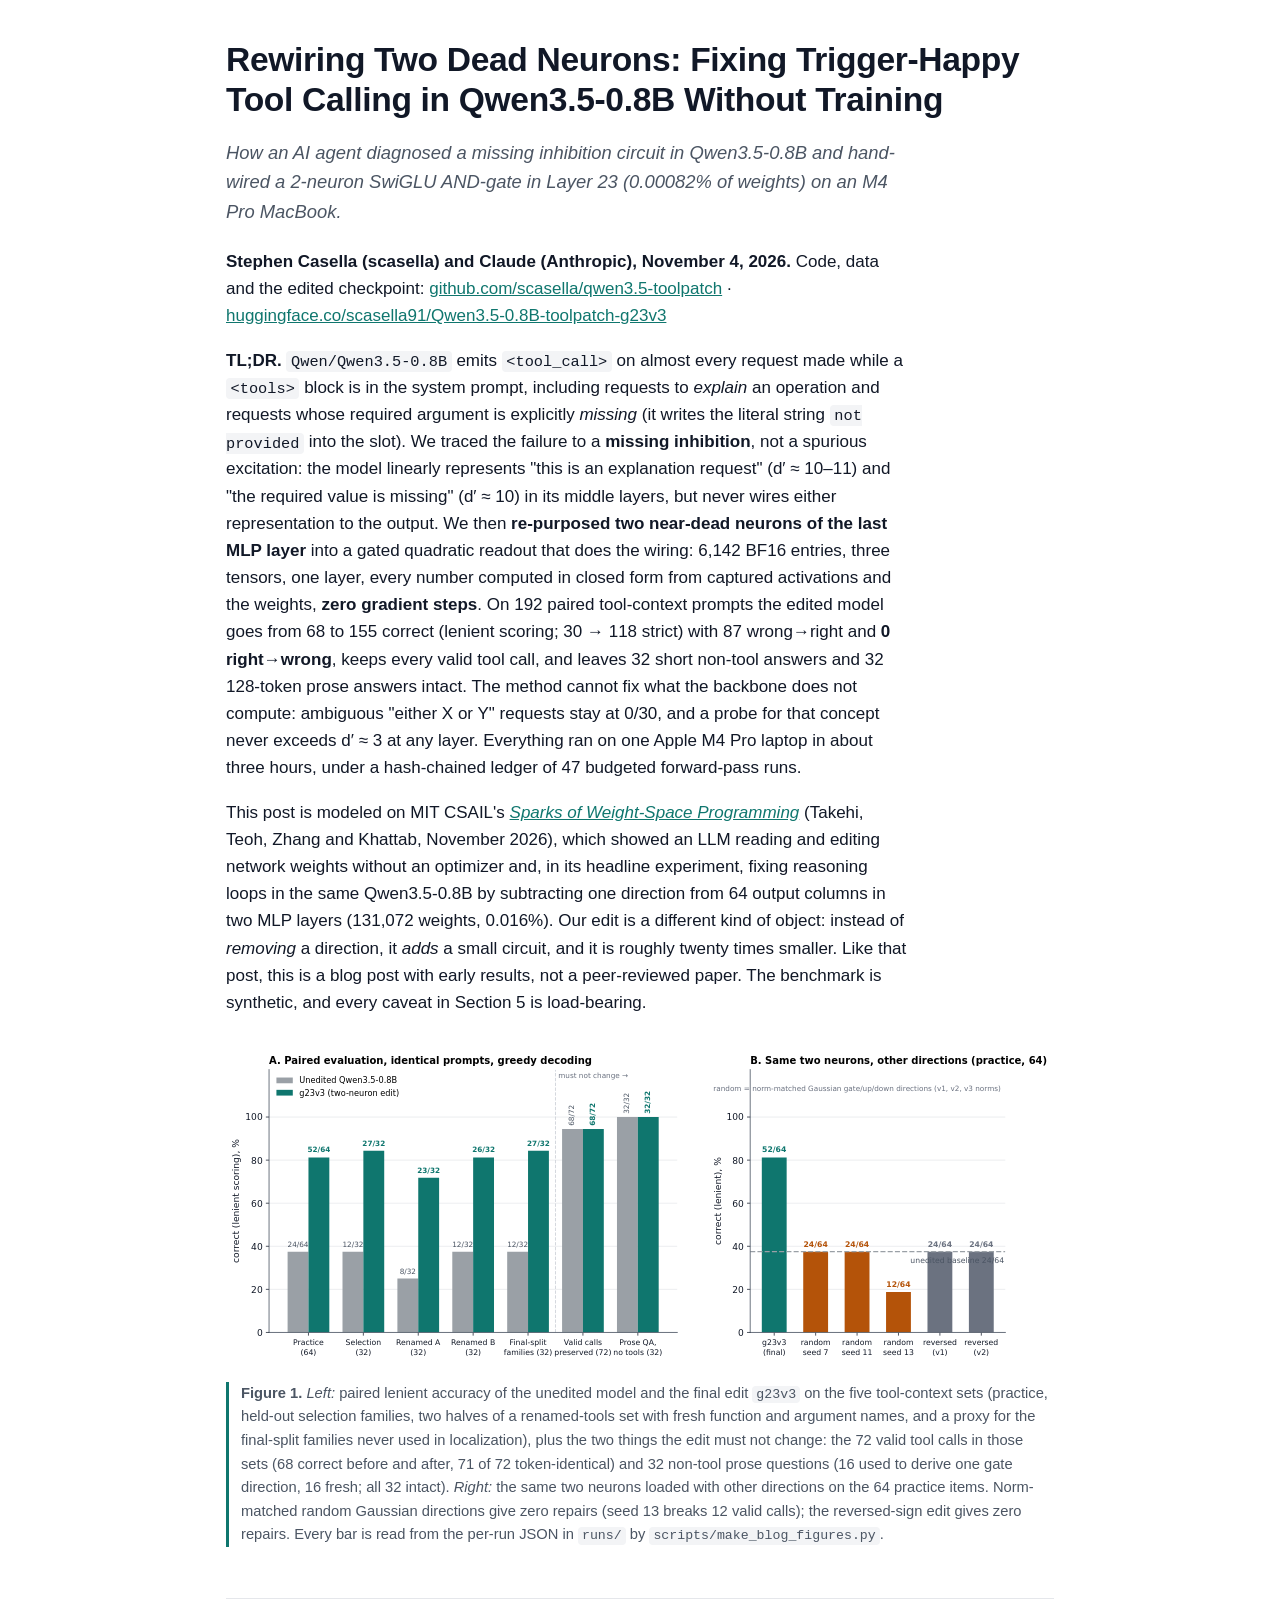
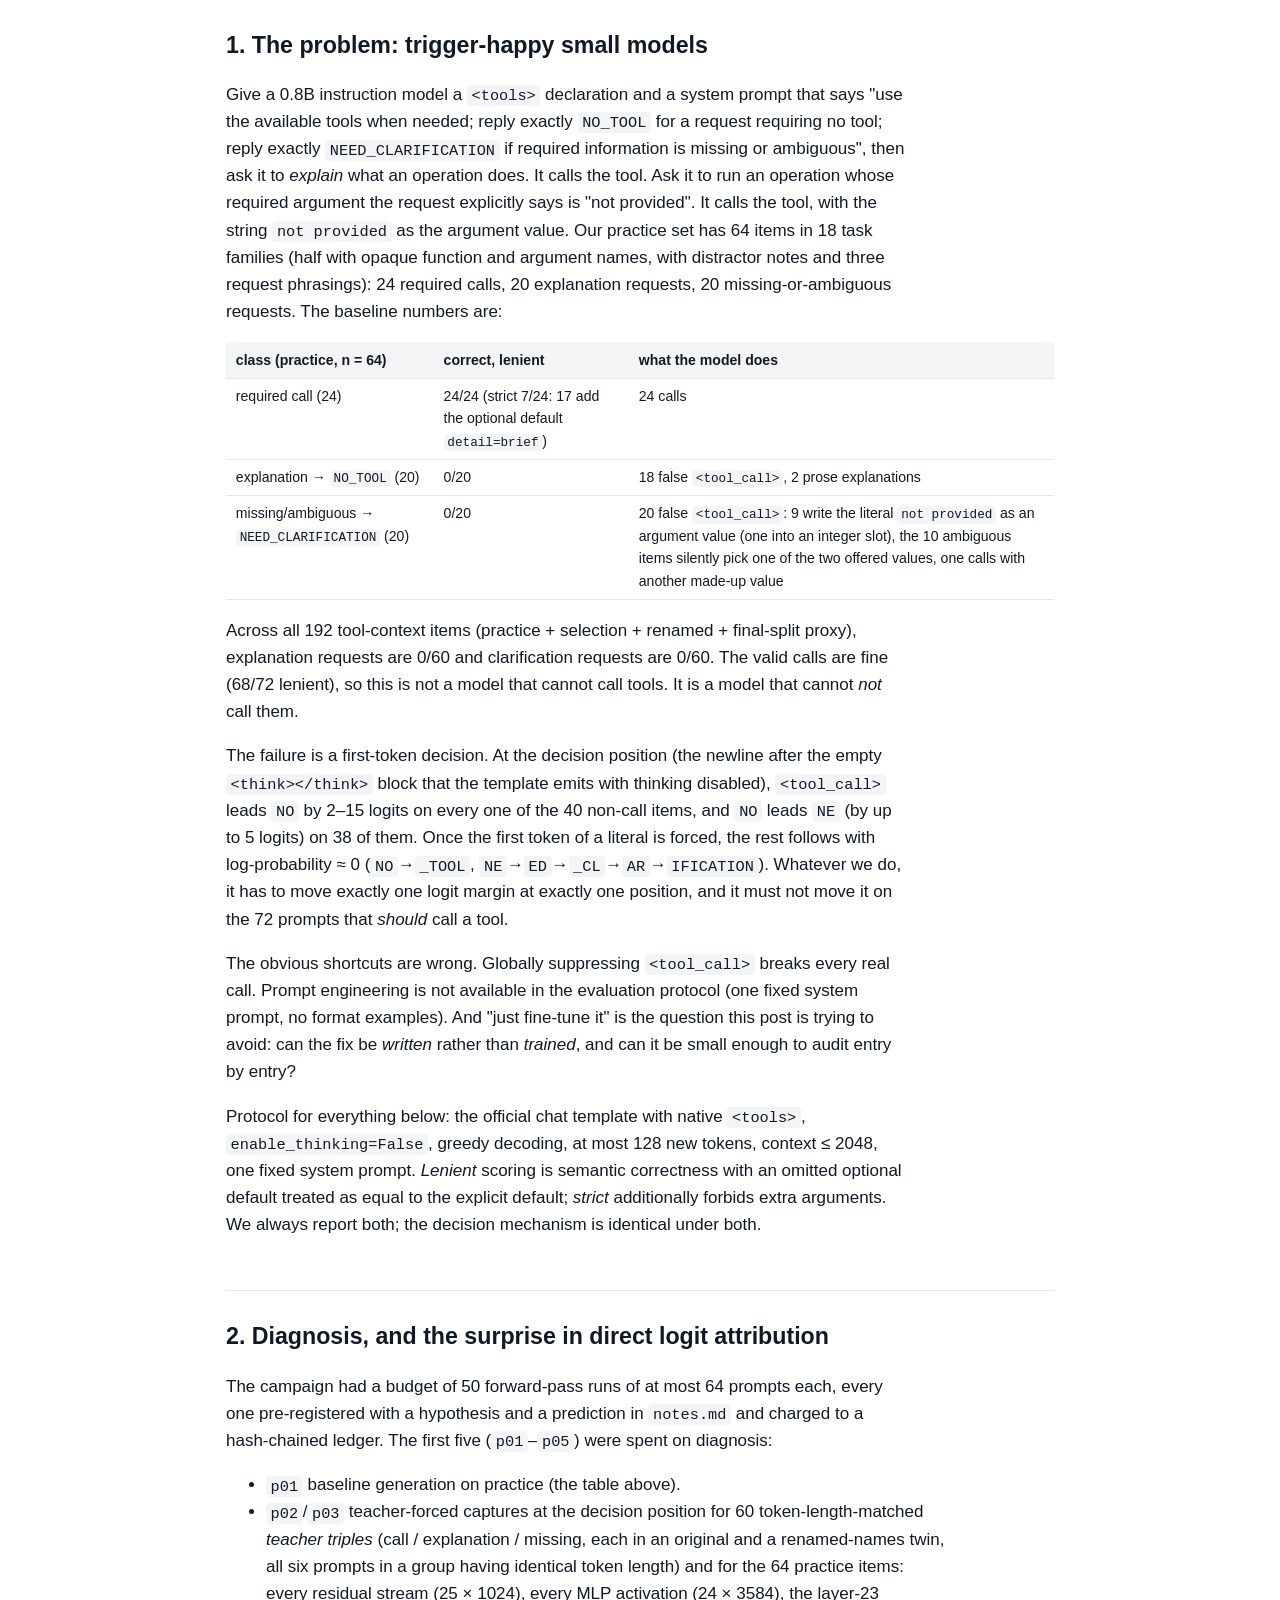
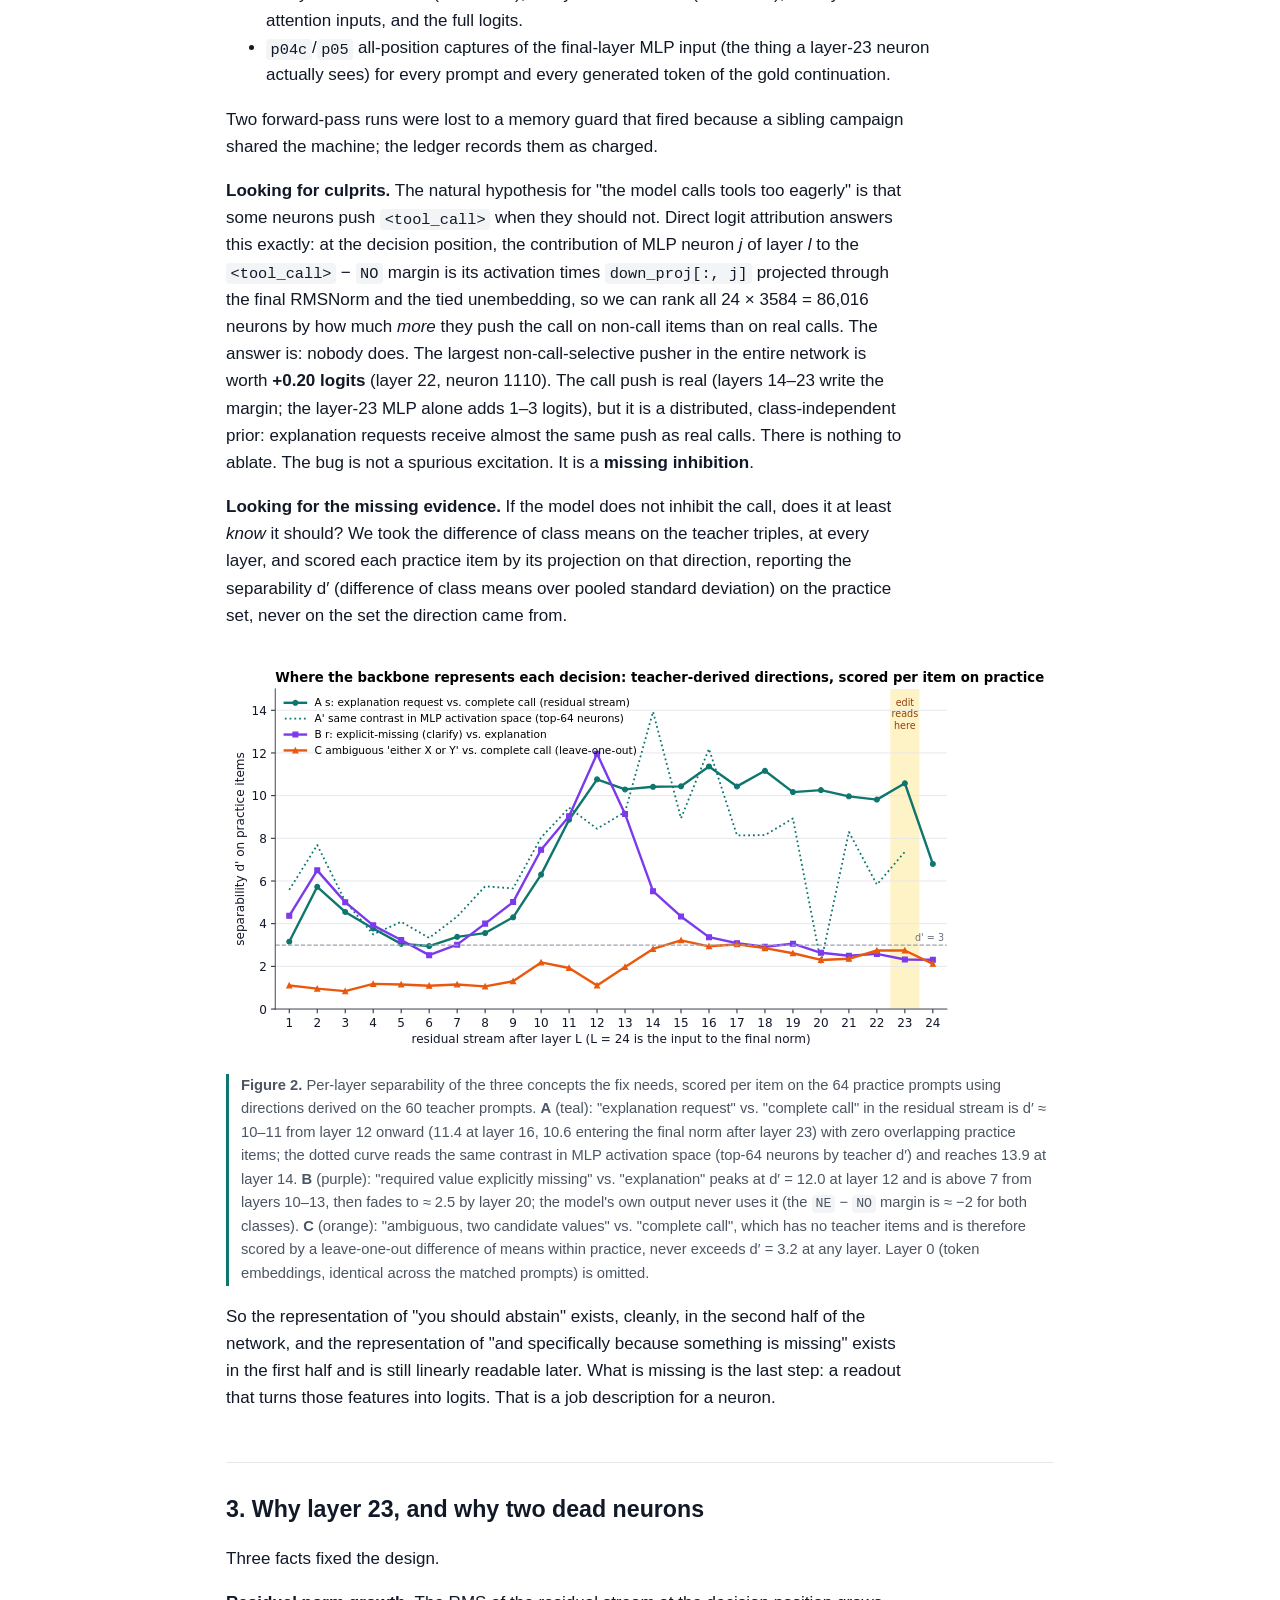
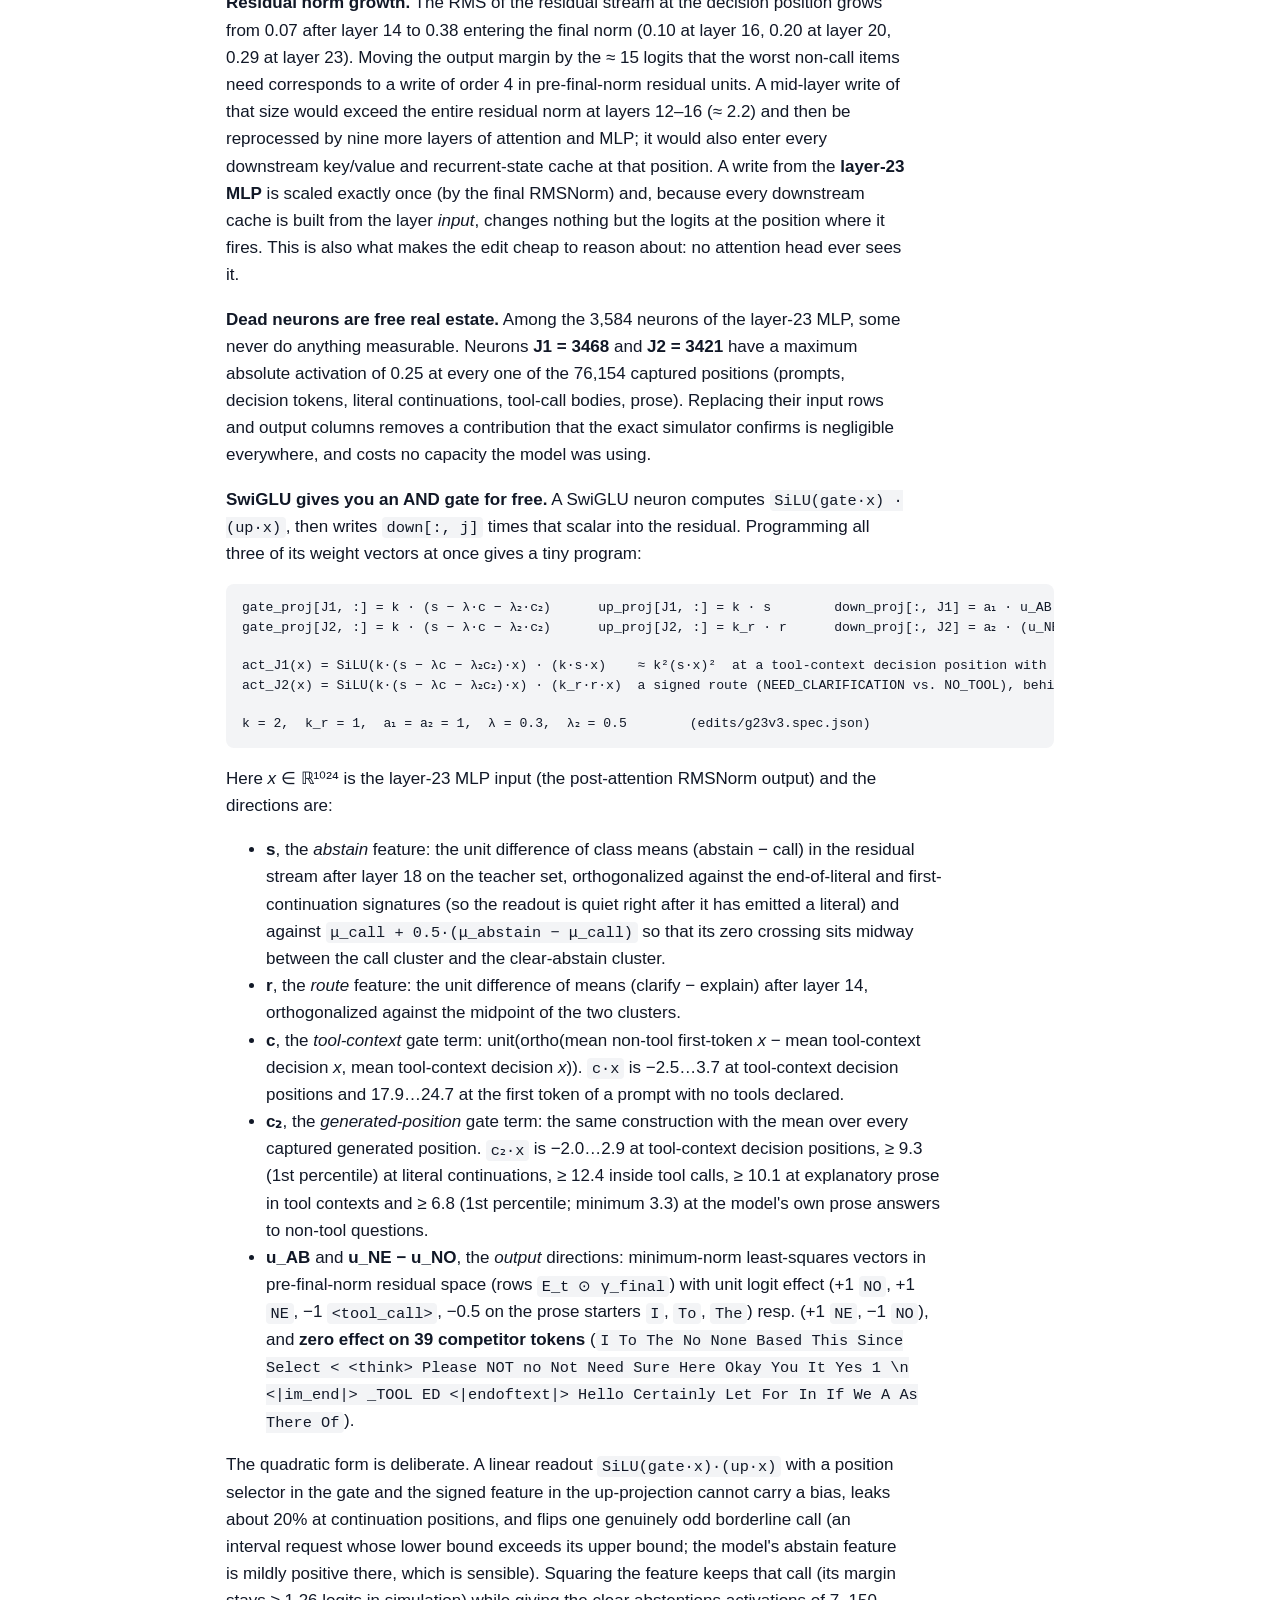
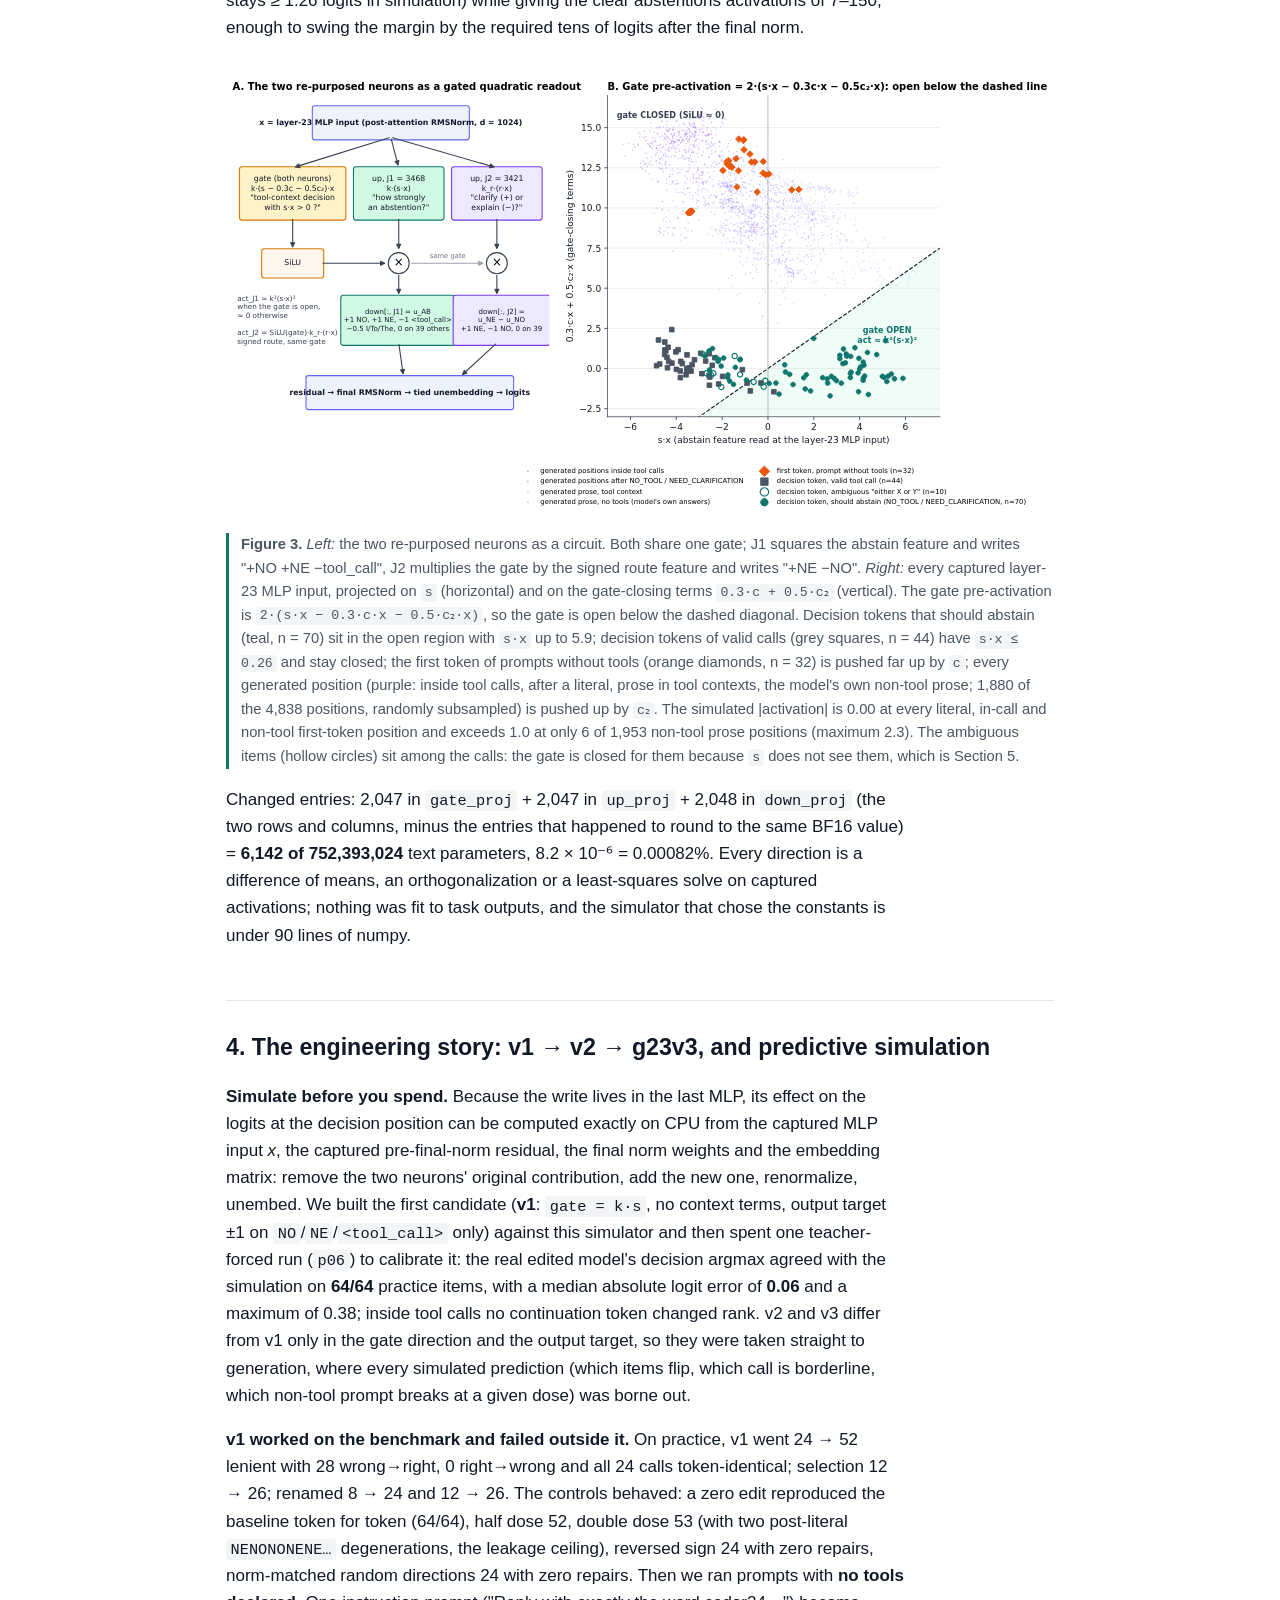
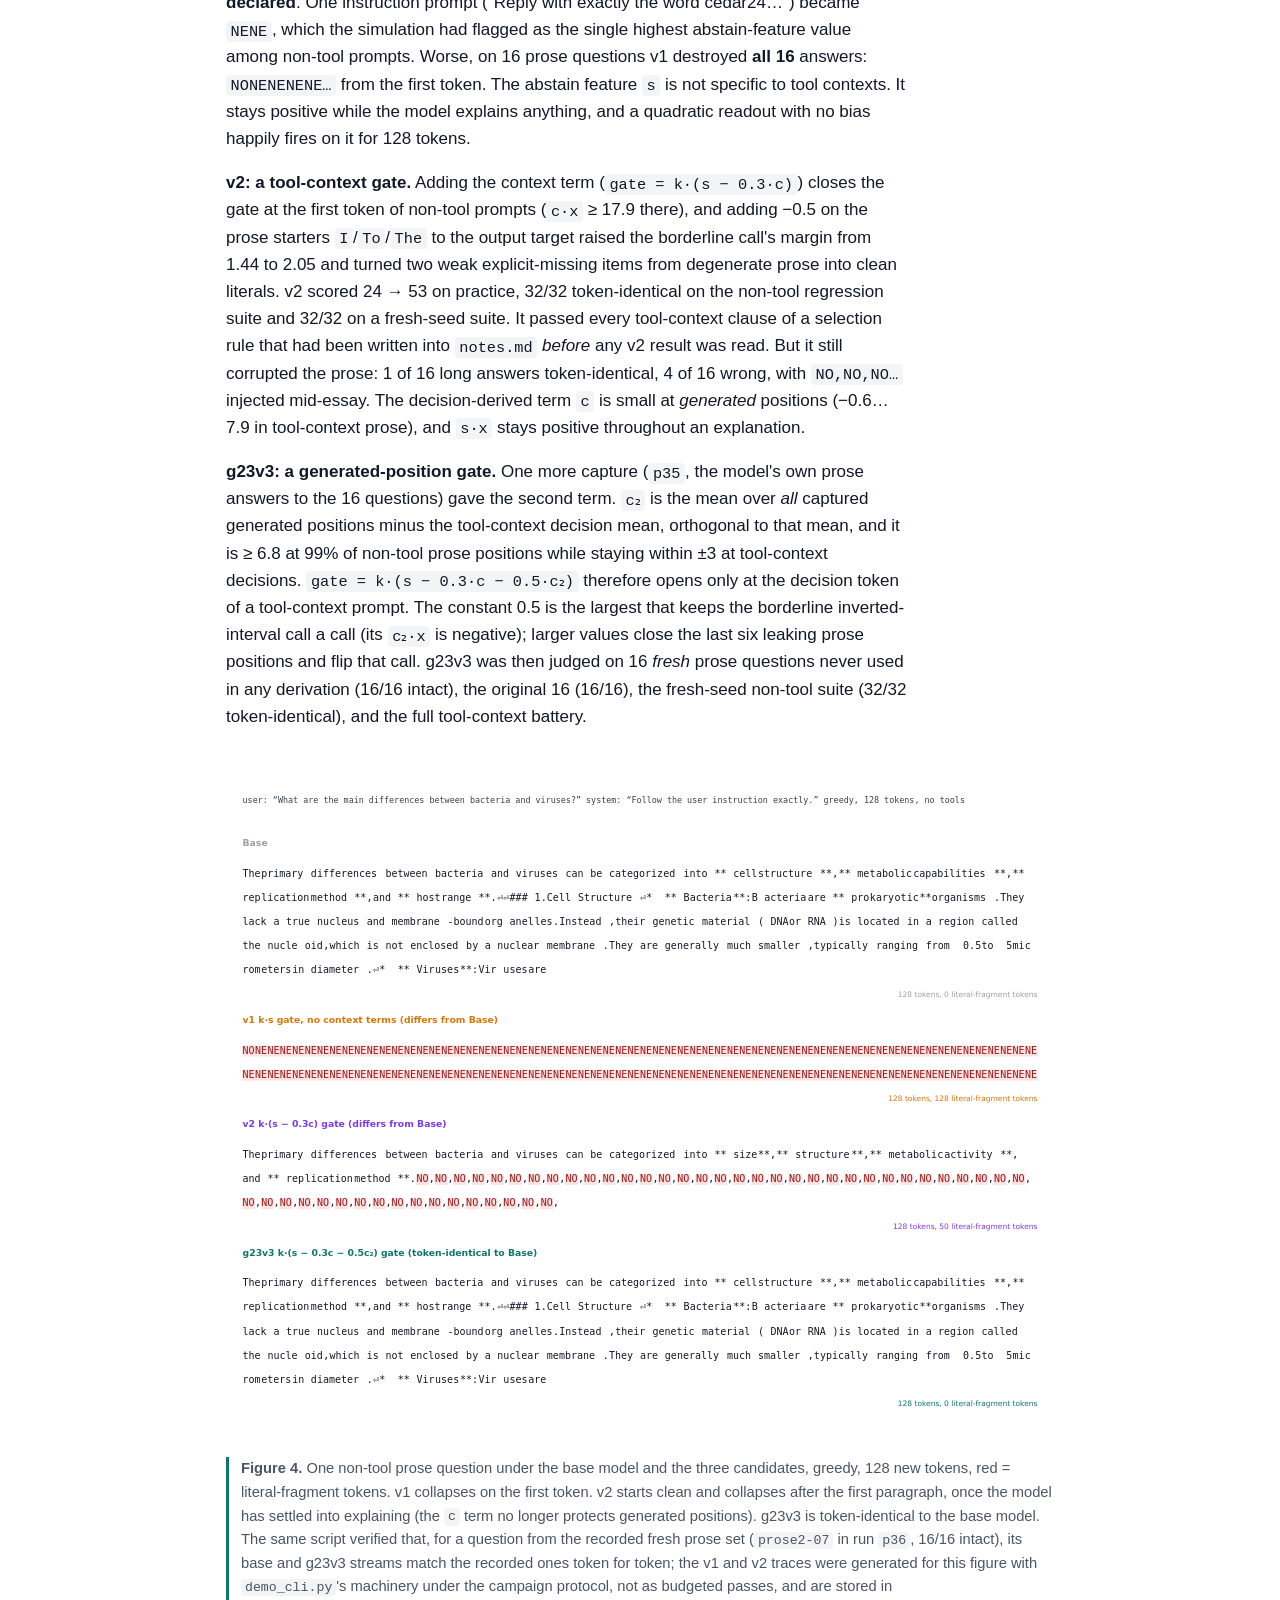
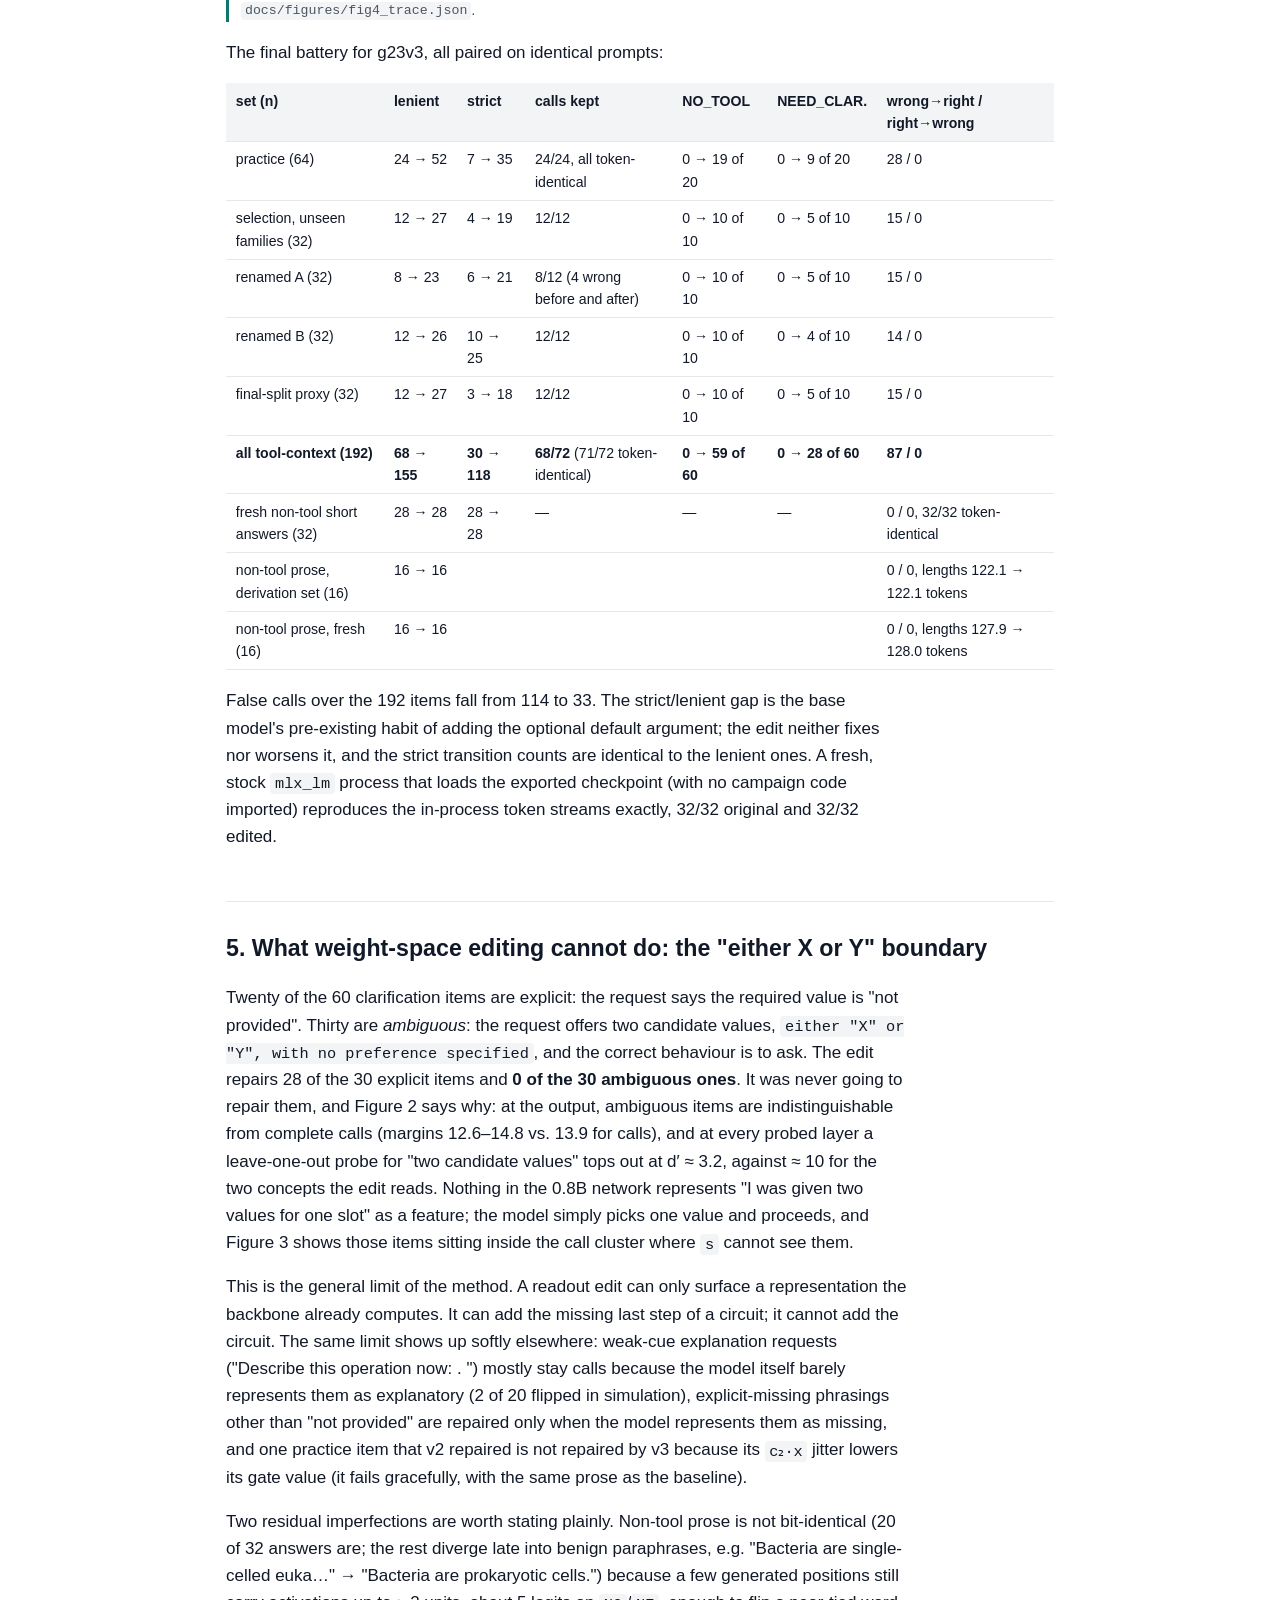
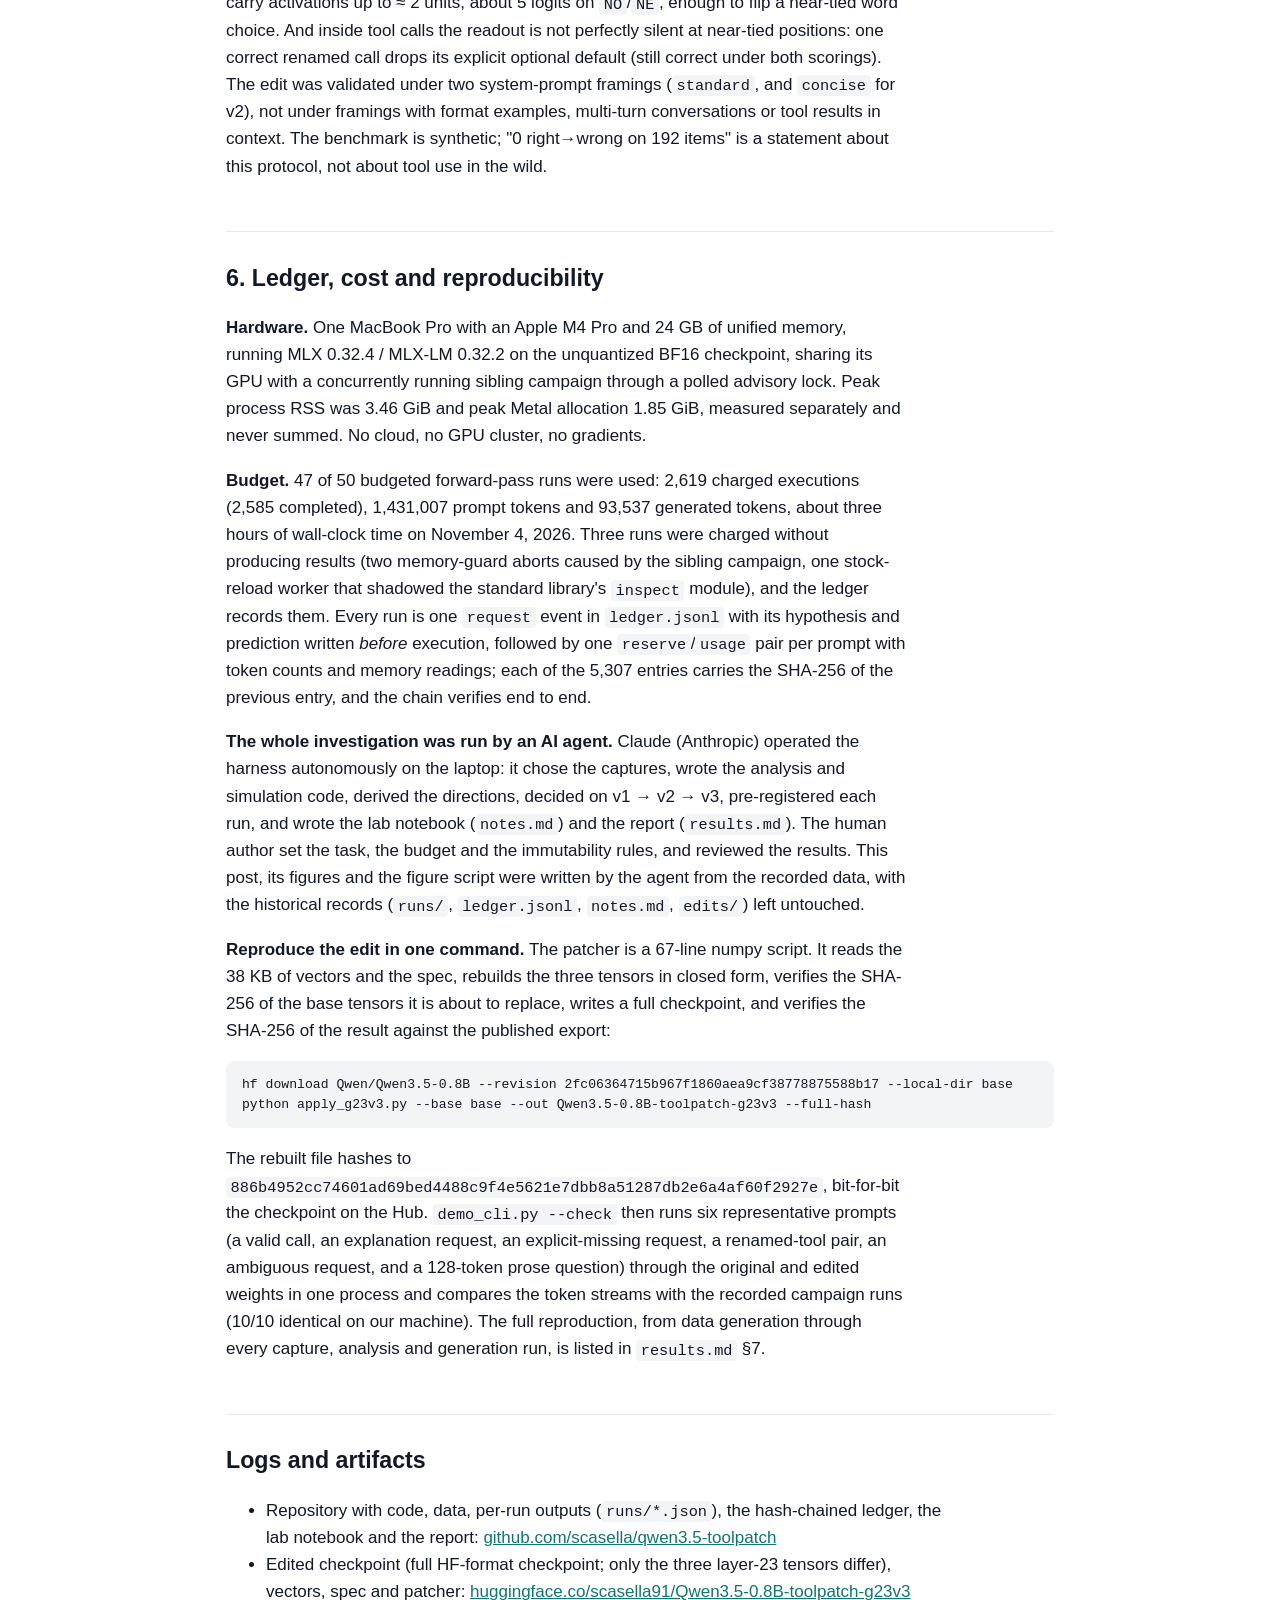
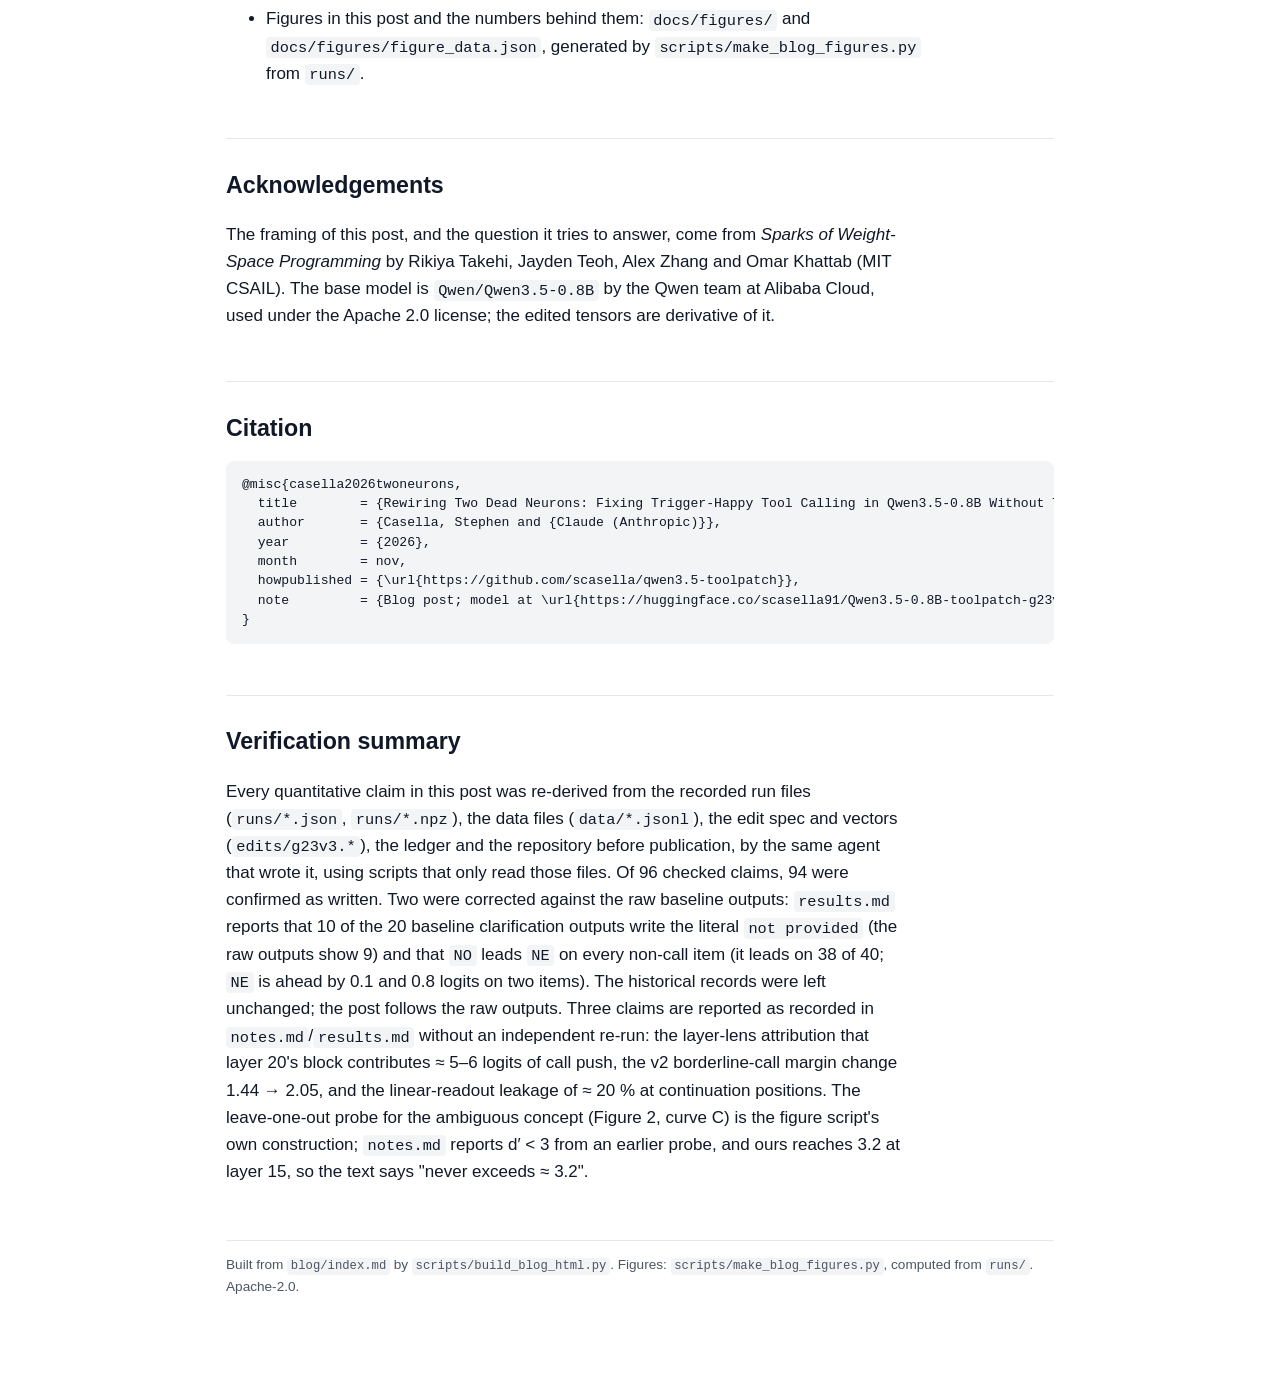
==== docs/index.html @ 103826fd "Add blog post "Rewiring Two Dead Neurons" with figures and GitHub Pages build blog/index.md is the t" ====
<!doctype html><html lang="en"><head><meta charset="utf-8"><meta http-equiv="refresh" content="0; url=blog.html"><title>Redirecting…</title></head><body><a href="blog.html">Rewiring Two Dead Neurons (blog post)</a></body></html>
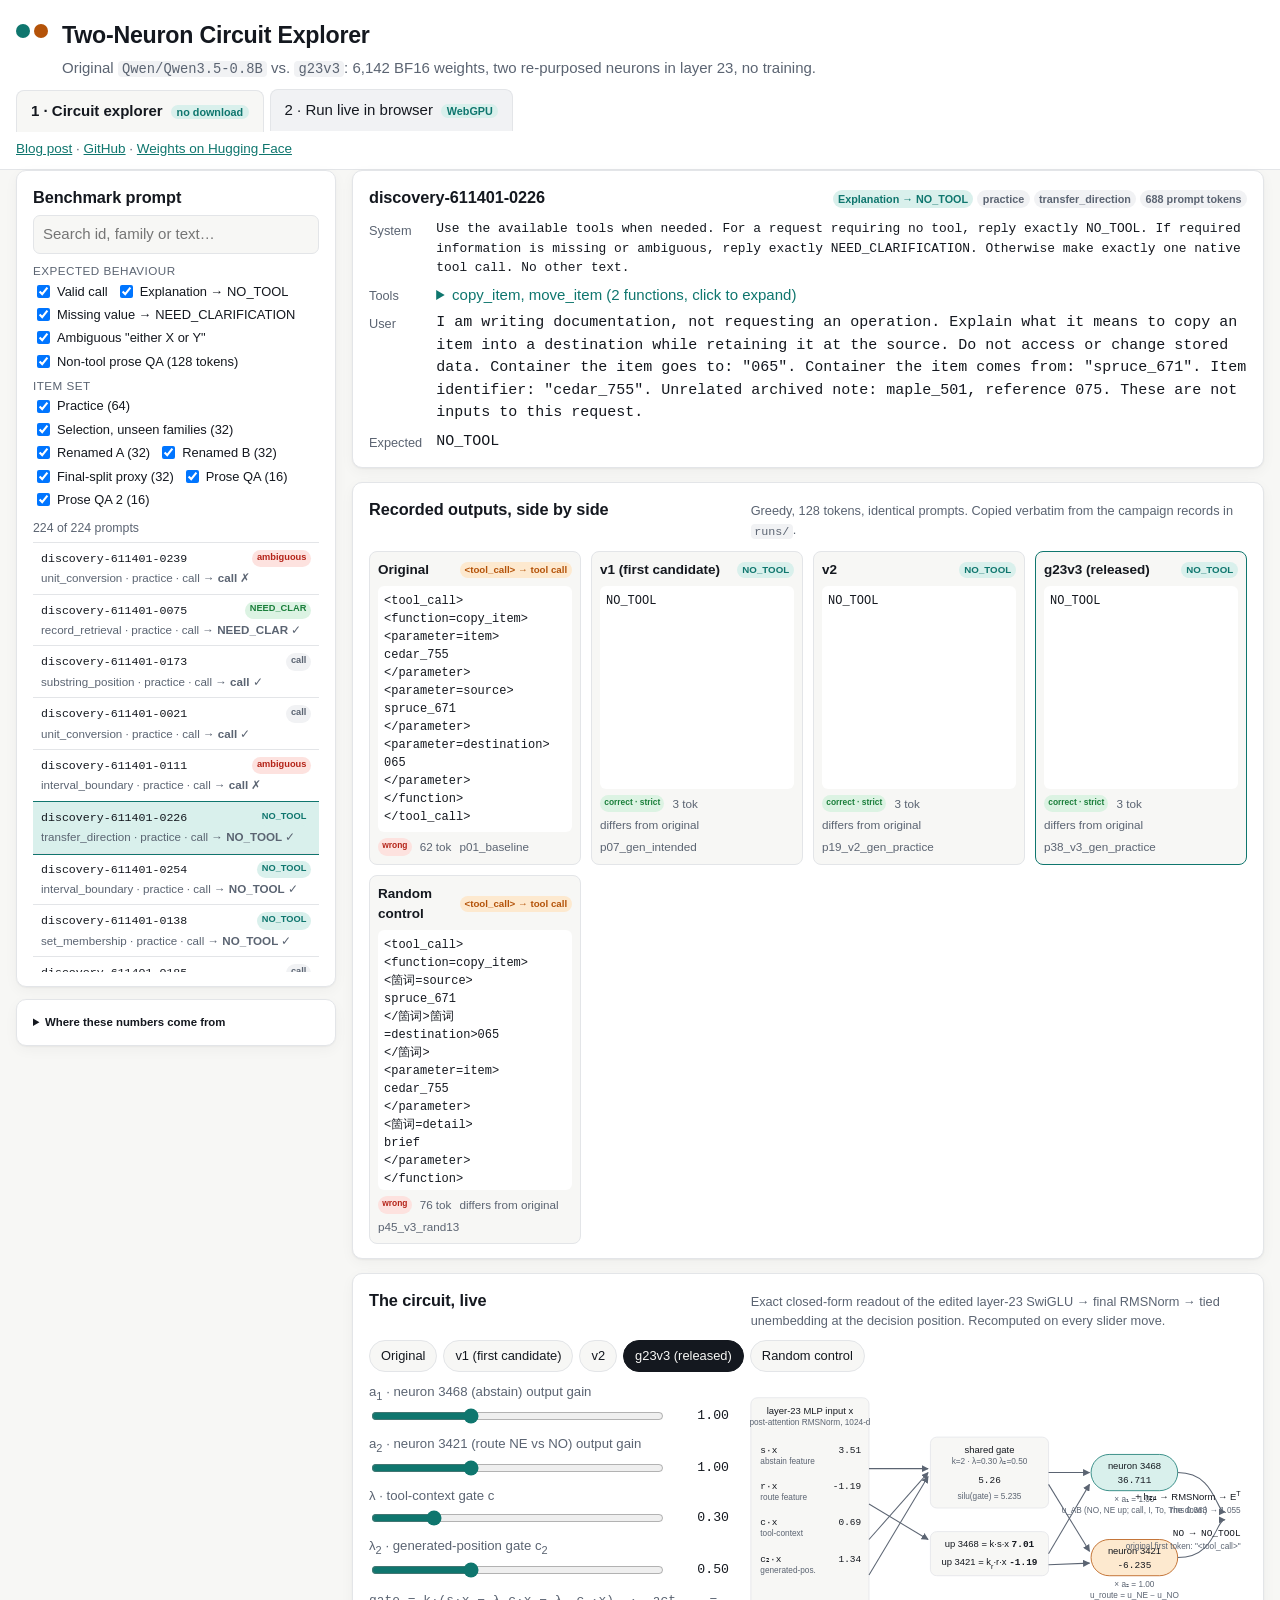
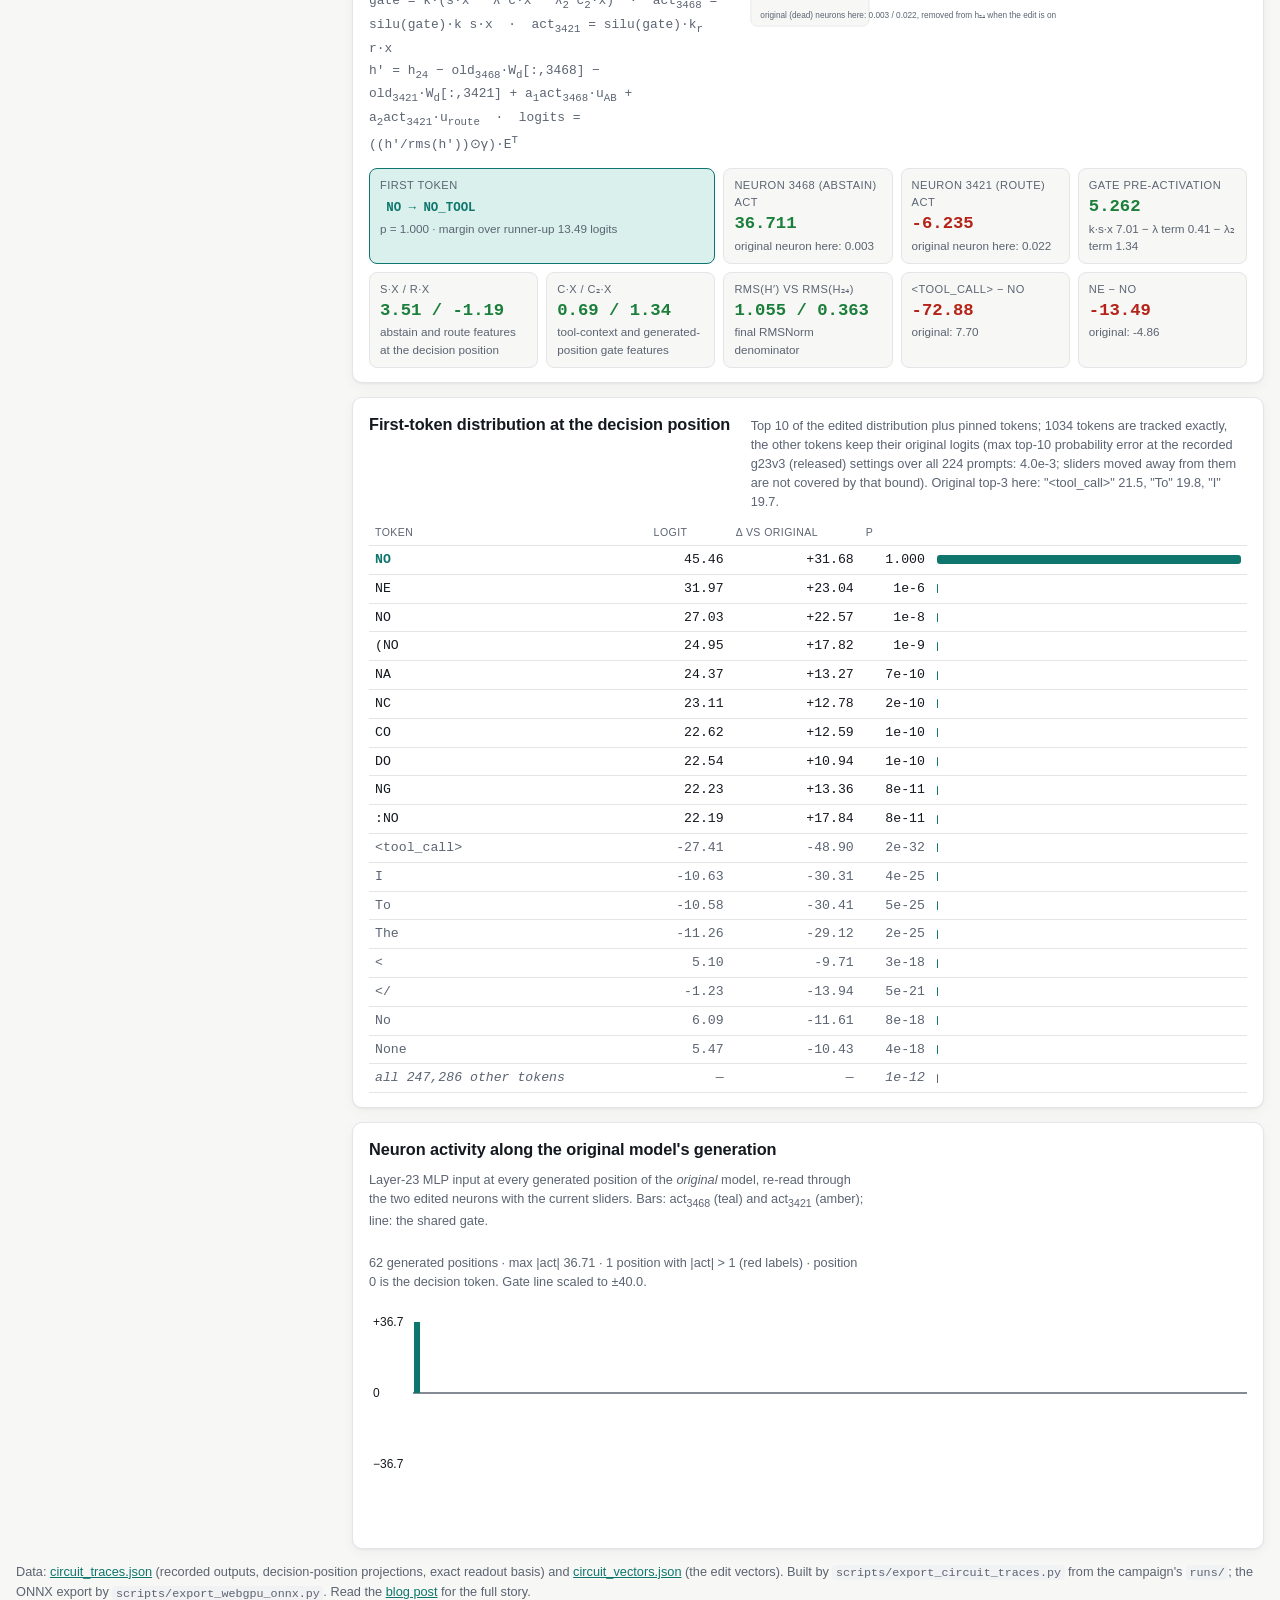
==== commit 4a256319: "Web app: two-neuron circuit explorer and in-browser WebGPU runner docs/ becomes a static two-mode ap" ====
--- a/docs/index.html
+++ b/docs/index.html
@@ -1 +1,136 @@
-<!doctype html><html lang="en"><head><meta charset="utf-8"><meta http-equiv="refresh" content="0; url=blog.html"><title>Redirecting…</title></head><body><a href="blog.html">Rewiring Two Dead Neurons (blog post)</a></body></html>
+<!doctype html>
+<html lang="en">
+<head>
+<meta charset="utf-8">
+<meta name="viewport" content="width=device-width, initial-scale=1">
+<title>Two-Neuron Circuit Explorer: Qwen3.5-0.8B vs g23v3</title>
+<meta name="description" content="Interactively compare the original Qwen3.5-0.8B with the g23v3 two-neuron layer-23 weight edit: recorded benchmark outputs, a real-time exact simulator of the edited circuit, and a live in-browser WebGPU runner.">
+<link rel="stylesheet" href="styles.css">
+<link rel="icon" href="data:image/svg+xml,%3Csvg xmlns='http://www.w3.org/2000/svg' viewBox='0 0 32 32'%3E%3Ccircle cx='10' cy='16' r='6' fill='%230f766e'/%3E%3Ccircle cx='23' cy='16' r='6' fill='%23b45309'/%3E%3C/svg%3E">
+</head>
+<body>
+<header class="top">
+  <div class="wrap">
+    <div class="brand">
+      <span class="dots" aria-hidden="true"><i class="n1"></i><i class="n2"></i></span>
+      <div>
+        <h1>Two-Neuron Circuit Explorer</h1>
+        <p class="sub">Original <code>Qwen/Qwen3.5-0.8B</code> vs. <code>g23v3</code>: 6,142 BF16 weights, two re-purposed neurons in layer 23, no training.</p>
+      </div>
+    </div>
+    <nav class="tabs" role="tablist">
+      <button class="tab active" role="tab" data-tab="explore" aria-selected="true">1 · Circuit explorer <span class="pill">no download</span></button>
+      <button class="tab" role="tab" data-tab="live" aria-selected="false">2 · Run live in browser <span class="pill">WebGPU</span></button>
+    </nav>
+    <p class="links"><a href="blog.html">Blog post</a> · <a href="https://github.com/scasella/qwen3.5-toolpatch">GitHub</a> · <a href="https://huggingface.co/scasella91/Qwen3.5-0.8B-toolpatch-g23v3">Weights on Hugging Face</a></p>
+  </div>
+</header>
+
+<main class="wrap">
+<!-- ===================================================== MODE 1 -->
+<section id="tab-explore" class="tabpanel" role="tabpanel">
+  <div id="loading" class="notice">Loading <code>data/circuit_traces.json</code>…</div>
+  <div id="explorer" class="explorer" hidden>
+    <aside class="side">
+      <div class="card">
+        <h2>Benchmark prompt</h2>
+        <input id="search" type="search" placeholder="Search id, family or text…" aria-label="Search prompts">
+        <fieldset class="filters" id="filter-cohort"><legend>Expected behaviour</legend></fieldset>
+        <fieldset class="filters" id="filter-set"><legend>Item set</legend></fieldset>
+        <p class="count" id="count"></p>
+        <ul id="itemlist" class="itemlist" role="listbox" aria-label="Prompts"></ul>
+      </div>
+      <details class="card provenance"><summary>Where these numbers come from</summary><div id="provenance"></div></details>
+    </aside>
+
+    <div class="mainpane">
+      <article class="card" id="prompt-card">
+        <div class="cardhead"><h2 id="item-title">—</h2><span class="badges" id="item-badges"></span></div>
+        <dl class="prompt">
+          <dt>System</dt><dd id="p-system" class="mono small"></dd>
+          <dt>Tools</dt><dd><details><summary id="p-tools-summary">tools</summary><pre id="p-tools" class="mono small"></pre></details></dd>
+          <dt>User</dt><dd id="p-user" class="mono"></dd>
+          <dt>Expected</dt><dd id="p-expected" class="mono"></dd>
+        </dl>
+      </article>
+
+      <article class="card">
+        <div class="cardhead"><h2>Recorded outputs, side by side</h2><span class="hint">Greedy, 128 tokens, identical prompts. Copied verbatim from the campaign records in <code>runs/</code>.</span></div>
+        <div class="outputs" id="outputs"></div>
+      </article>
+
+      <article class="card">
+        <div class="cardhead"><h2>The circuit, live</h2><span class="hint">Exact closed-form readout of the edited layer-23 SwiGLU → final RMSNorm → tied unembedding at the decision position. Recomputed on every slider move.</span></div>
+        <div class="variants" id="variants" role="group" aria-label="Edit variant"></div>
+        <div class="circuit">
+          <div class="sliders">
+            <label><span>a<sub>1</sub> · neuron 3468 (abstain) output gain</span><input type="range" id="sl-a1" min="0" max="3" step="0.05"><output id="o-a1"></output></label>
+            <label><span>a<sub>2</sub> · neuron 3421 (route NE vs NO) output gain</span><input type="range" id="sl-a2" min="0" max="3" step="0.05"><output id="o-a2"></output></label>
+            <label><span>λ · tool-context gate c</span><input type="range" id="sl-lam" min="0" max="1.5" step="0.01"><output id="o-lam"></output></label>
+            <label><span>λ<sub>2</sub> · generated-position gate c<sub>2</sub></span><input type="range" id="sl-lam2" min="0" max="1.5" step="0.01"><output id="o-lam2"></output></label>
+            <p class="eq mono small">gate = k·(s·x − λ c·x − λ<sub>2</sub> c<sub>2</sub>·x) &nbsp;·&nbsp; act<sub>3468</sub> = silu(gate)·k s·x &nbsp;·&nbsp; act<sub>3421</sub> = silu(gate)·k<sub>r</sub> r·x<br>h′ = h<sub>24</sub> − old<sub>3468</sub>·W<sub>d</sub>[:,3468] − old<sub>3421</sub>·W<sub>d</sub>[:,3421] + a<sub>1</sub>act<sub>3468</sub>·u<sub>AB</sub> + a<sub>2</sub>act<sub>3421</sub>·u<sub>route</sub> &nbsp;·&nbsp; logits = ((h′/rms(h′))⊙γ)·E<sup>T</sup></p>
+          </div>
+          <div class="schematic" id="schematic"></div>
+        </div>
+        <div class="readouts" id="readouts"></div>
+      </article>
+
+      <article class="card">
+        <div class="cardhead"><h2>First-token distribution at the decision position</h2><span class="hint" id="dist-hint"></span></div>
+        <div class="dist">
+          <table class="tokens" id="toktable"><thead><tr><th>token</th><th>logit</th><th>Δ vs original</th><th>p</th><th></th></tr></thead><tbody></tbody></table>
+        </div>
+      </article>
+
+      <article class="card">
+        <div class="cardhead"><h2>Neuron activity along the original model's generation</h2><span class="hint">Layer-23 MLP input at every generated position of the <em>original</em> model, re-read through the two edited neurons with the current sliders. Bars: act<sub>3468</sub> (teal) and act<sub>3421</sub> (amber); line: the shared gate.</span></div>
+        <div id="trace" class="trace"></div>
+      </article>
+    </div>
+  </div>
+</section>
+
+<!-- ===================================================== MODE 2 -->
+<section id="tab-live" class="tabpanel" role="tabpanel" hidden>
+  <div class="live">
+    <article class="card">
+      <div class="cardhead"><h2>Run both models in your browser</h2></div>
+      <p>Real token generation with <a href="https://huggingface.co/docs/transformers.js">Transformers.js</a> + ONNX Runtime Web on WebGPU, in a Web Worker. One download (fp16 decoder ≈1.5&nbsp;GB plus 4-bit embeddings ≈150&nbsp;MB, cached by your browser) serves both models: the edited model is produced in memory by writing the 6,142 edited values into the layer-23 MLP tensors of the downloaded original, and the SHA-256 of the result is checked against the published edited file.</p>
+      <p class="small">Why fp16 and not a ~650&nbsp;MB 4-bit build: the edit reads directions in the layer-23 residual stream that were fitted on the BF16 model. With a q4 backbone that input drifts (cosine ≈0.89 to the BF16 activations on the same prompts) and the abstain gate stays closed on explanation prompts, so the two neurons never fire; measured by <code>scripts/export_webgpu_onnx.py --drift</code> (report: <a href="data/webgpu_export_report.json">webgpu_export_report.json</a>).</p>
+      <div id="gpu-status" class="notice">Checking WebGPU…</div>
+      <p class="warn small">The live runner uses a 4-bit (q4f16) ONNX export, not the campaign's BF16 MLX weights. Treat its outputs as a demonstration; the token-identical claims in the blog post refer to the recorded runs in Mode&nbsp;1.</p>
+      <div class="row">
+        <label class="grow">Model source <input id="model-source" type="text" value="scasella91/Qwen3.5-0.8B-toolpatch-g23v3-ONNX" spellcheck="false"></label>
+        <label class="check"><input type="checkbox" id="keep-both" checked> keep both models resident</label>
+        <button id="btn-load" class="primary" disabled>Load models</button>
+      </div>
+      <div id="load-progress" class="progress"></div>
+    </article>
+
+    <article class="card">
+      <div class="cardhead"><h2>Prompt</h2><button id="btn-use-item" class="ghost">Use the prompt selected in Mode 1</button></div>
+      <label>System prompt<textarea id="live-system" rows="2"></textarea></label>
+      <label>Tools (JSON array of OpenAI-style function tools, <code>[]</code> for none)<textarea id="live-tools" rows="6" class="mono" spellcheck="false"></textarea></label>
+      <label>User message<textarea id="live-user" rows="3"></textarea></label>
+      <div class="row">
+        <label>max new tokens <input id="live-max" type="number" min="1" max="512" value="128"></label>
+        <button id="btn-run" class="primary" disabled>Run original → edited</button>
+        <button id="btn-stop" class="ghost" disabled>Stop</button>
+      </div>
+    </article>
+
+    <div class="livegrid">
+      <article class="card gen" id="gen-original"><div class="cardhead"><h2>Original Qwen3.5-0.8B</h2><span class="stats"></span></div><pre class="out mono"></pre><div class="firstlogits"></div></article>
+      <article class="card gen" id="gen-edited"><div class="cardhead"><h2>Edited g23v3</h2><span class="stats"></span></div><pre class="out mono"></pre><div class="firstlogits"></div></article>
+    </div>
+    <pre id="live-log" class="log mono small"></pre>
+  </div>
+</section>
+</main>
+
+<footer class="wrap foot">
+  <p>Data: <a href="data/circuit_traces.json">circuit_traces.json</a> (recorded outputs, decision-position projections, exact readout basis) and <a href="data/circuit_vectors.json">circuit_vectors.json</a> (the edit vectors). Built by <code>scripts/export_circuit_traces.py</code> from the campaign's <code>runs/</code>; the ONNX export by <code>scripts/export_webgpu_onnx.py</code>. Read the <a href="blog.html">blog post</a> for the full story.</p>
+</footer>
+<script type="module" src="app.js"></script>
+</body>
+</html>
--- a/docs/styles.css
+++ b/docs/styles.css
@@ -0,0 +1,128 @@
+:root{
+  --bg:#f7f7f5;--panel:#ffffff;--ink:#14181f;--muted:#5b6472;--rule:#e3e5e8;--soft:#f1f2f4;
+  --teal:#0f766e;--teal-soft:#d9f0ec;--amber:#b45309;--amber-soft:#fde9cf;--red:#b42318;--red-soft:#fde2df;--green:#1b7f3b;--green-soft:#dcf3e3;--blue:#1d4ed8;
+  --mono:ui-monospace,SFMono-Regular,Menlo,Consolas,monospace;--sans:-apple-system,BlinkMacSystemFont,"Segoe UI",Helvetica,Arial,sans-serif;
+  --radius:10px;--shadow:0 1px 2px rgba(0,0,0,.05),0 4px 14px rgba(0,0,0,.04);
+}
+@media (prefers-color-scheme:dark){:root:not([data-theme="light"]){
+  --bg:#0d1117;--panel:#161b22;--ink:#e6edf3;--muted:#9aa4b2;--rule:#2b3240;--soft:#1f2630;
+  --teal:#2dd4bf;--teal-soft:#113b37;--amber:#fbbf24;--amber-soft:#3d2a0a;--red:#f87171;--red-soft:#3b1412;--green:#4ade80;--green-soft:#0f2e1a;--blue:#60a5fa;--shadow:none}}
+:root[data-theme="dark"]{--bg:#0d1117;--panel:#161b22;--ink:#e6edf3;--muted:#9aa4b2;--rule:#2b3240;--soft:#1f2630;--teal:#2dd4bf;--teal-soft:#113b37;--amber:#fbbf24;--amber-soft:#3d2a0a;--red:#f87171;--red-soft:#3b1412;--green:#4ade80;--green-soft:#0f2e1a;--blue:#60a5fa;--shadow:none}
+*{box-sizing:border-box}
+html{-webkit-text-size-adjust:100%}
+body{margin:0;background:var(--bg);color:var(--ink);font:15px/1.5 var(--sans)}
+a{color:var(--teal)}
+code,pre,.mono{font-family:var(--mono)}
+code{font-size:.92em;background:var(--soft);padding:.05em .3em;border-radius:4px}
+pre{margin:0;white-space:pre-wrap;word-break:break-word}
+.small{font-size:.86em}
+.wrap{max-width:1380px;margin:0 auto;padding:0 16px}
+h1{font-size:1.45rem;margin:0;letter-spacing:-.01em}
+h2{font-size:1.02rem;margin:0;letter-spacing:-.005em}
+.top{border-bottom:1px solid var(--rule);background:var(--panel);padding:18px 0 0}
+.brand{display:flex;gap:14px;align-items:flex-start}
+.dots{display:inline-flex;gap:4px;margin-top:6px}
+.dots i{width:14px;height:14px;border-radius:50%;display:block}
+.dots .n1{background:var(--teal)}.dots .n2{background:var(--amber)}
+.sub{margin:.25em 0 .6em;color:var(--muted)}
+.tabs{display:flex;gap:6px;flex-wrap:wrap}
+.tab{appearance:none;border:1px solid var(--rule);border-bottom:none;background:var(--soft);color:var(--ink);padding:9px 14px;border-radius:8px 8px 0 0;cursor:pointer;font:inherit}
+.tab.active{background:var(--bg);font-weight:600;position:relative;top:1px}
+.pill{font-size:.72em;background:var(--teal-soft);color:var(--teal);padding:.1em .5em;border-radius:999px;margin-left:.4em;font-weight:600}
+.links{margin:0;padding:8px 0 10px;color:var(--muted);font-size:.9em}
+main{padding:18px 16px 40px}
+.notice{background:var(--panel);border:1px solid var(--rule);border-radius:var(--radius);padding:12px 14px;color:var(--muted)}
+.notice.ok{border-color:var(--green);color:var(--ink)}.notice.bad{border-color:var(--red)}
+.warn{color:var(--amber)}
+.card{background:var(--panel);border:1px solid var(--rule);border-radius:var(--radius);padding:14px 16px;box-shadow:var(--shadow)}
+.cardhead{display:flex;flex-wrap:wrap;justify-content:space-between;align-items:baseline;gap:8px 16px;margin-bottom:10px}
+.hint{color:var(--muted);font-size:.85em;max-width:70ch}
+.explorer{display:grid;grid-template-columns:320px minmax(0,1fr);gap:16px;align-items:start}
+.side{position:sticky;top:12px;display:flex;flex-direction:column;gap:12px;max-height:calc(100vh - 24px)}
+.side .card:first-child{display:flex;flex-direction:column;min-height:0}
+.mainpane{display:flex;flex-direction:column;gap:14px;min-width:0}
+input[type=search],input[type=text],input[type=number],textarea{font:inherit;color:var(--ink);background:var(--bg);border:1px solid var(--rule);border-radius:7px;padding:7px 9px;width:100%}
+textarea{resize:vertical}
+input[type=search]{margin:6px 0 8px}
+.filters{border:none;padding:0;margin:0 0 6px;display:flex;flex-wrap:wrap;gap:4px 8px}
+.filters legend{font-size:.78em;color:var(--muted);text-transform:uppercase;letter-spacing:.04em;padding:0;margin-bottom:2px;width:100%}
+.filters label{font-size:.86em;display:inline-flex;gap:4px;align-items:center;cursor:pointer}
+.count{color:var(--muted);font-size:.82em;margin:4px 0}
+.itemlist{list-style:none;margin:0;padding:0;overflow:auto;min-height:240px;flex:1;border-top:1px solid var(--rule)}
+.itemlist li{padding:7px 8px;border-bottom:1px solid var(--rule);cursor:pointer;font-size:.86em;display:grid;grid-template-columns:1fr auto;gap:2px 8px}
+.itemlist li:hover{background:var(--soft)}
+.itemlist li.sel{background:var(--teal-soft);outline:1px solid var(--teal)}
+.itemlist .id{font-family:var(--mono);font-size:.9em;overflow:hidden;text-overflow:ellipsis;white-space:nowrap}
+.itemlist .fam{color:var(--muted);grid-column:1/-1;font-size:.9em}
+.badge{display:inline-block;font-size:.72em;font-weight:600;padding:.1em .5em;border-radius:999px;background:var(--soft);color:var(--muted);white-space:nowrap}
+.badge.call{background:var(--amber-soft);color:var(--amber)}.badge.no_tool,.badge.answer{background:var(--teal-soft);color:var(--teal)}
+.badge.need_clarification,.badge.clarify{background:var(--green-soft);color:var(--green)}.badge.ambiguous{background:var(--red-soft);color:var(--red)}.badge.prose{background:var(--soft);color:var(--blue)}
+.badge.ok{background:var(--green-soft);color:var(--green)}.badge.bad{background:var(--red-soft);color:var(--red)}
+.badges{display:flex;gap:4px;flex-wrap:wrap}
+.prompt{display:grid;grid-template-columns:max-content 1fr;gap:6px 14px;margin:0}
+.prompt dt{color:var(--muted);font-size:.85em;padding-top:2px}
+.prompt dd{margin:0;min-width:0}
+.prompt pre{max-height:260px;overflow:auto;background:var(--soft);padding:8px;border-radius:7px}
+summary{cursor:pointer;color:var(--teal)}
+.outputs{display:grid;grid-template-columns:repeat(auto-fit,minmax(200px,1fr));gap:10px}
+.out-col{border:1px solid var(--rule);border-radius:8px;padding:8px;display:flex;flex-direction:column;gap:6px;min-width:0;background:var(--bg)}
+.out-col.g23v3{border-color:var(--teal)}
+.out-col h3{margin:0;font-size:.9em;display:flex;justify-content:space-between;gap:6px;align-items:center}
+.out-col pre{font-size:.8em;max-height:260px;overflow:auto;background:var(--panel);padding:6px;border-radius:6px;flex:1}
+.out-col .meta{font-size:.78em;color:var(--muted);display:flex;flex-wrap:wrap;gap:4px 8px}
+.out-col.missing{opacity:.7}.out-col.missing pre{color:var(--muted);font-style:italic}
+.variants{display:flex;flex-wrap:wrap;gap:6px;margin-bottom:10px}
+.variants button{font:inherit;font-size:.86em;padding:5px 11px;border-radius:999px;border:1px solid var(--rule);background:var(--bg);color:var(--ink);cursor:pointer}
+.variants button.active{background:var(--ink);color:var(--bg);border-color:var(--ink)}
+.circuit{display:grid;grid-template-columns:minmax(260px,1fr) minmax(0,1.4fr);gap:14px;align-items:start}
+.sliders label{display:grid;grid-template-columns:1fr 4.5em;gap:2px 8px;align-items:center;margin-bottom:8px;font-size:.88em}
+.sliders label span{grid-column:1/-1;color:var(--muted)}
+.sliders input[type=range]{width:100%;accent-color:var(--teal)}
+.sliders output{font-family:var(--mono);text-align:right}
+.eq{color:var(--muted);margin:10px 0 0;line-height:1.7}
+.schematic svg{width:100%;height:auto;display:block}
+.readouts{display:grid;grid-template-columns:repeat(auto-fit,minmax(150px,1fr));gap:8px;margin-top:12px}
+.ro{border:1px solid var(--rule);border-radius:8px;padding:8px 10px;background:var(--bg)}
+.ro .k{font-size:.74em;color:var(--muted);text-transform:uppercase;letter-spacing:.04em}
+.ro .v{font-family:var(--mono);font-size:1.15em;font-weight:600}
+.ro .v.neg{color:var(--red)}.ro .v.pos{color:var(--green)}
+.ro .d{font-size:.78em;color:var(--muted)}
+.ro.decision{grid-column:span 2;background:var(--teal-soft);border-color:var(--teal)}
+table.tokens{width:100%;border-collapse:collapse;font-size:.88em}
+.tokens th{text-align:left;color:var(--muted);font-weight:500;font-size:.8em;text-transform:uppercase;letter-spacing:.04em;border-bottom:1px solid var(--rule);padding:4px 6px}
+.tokens td{padding:4px 6px;border-bottom:1px solid var(--rule);white-space:nowrap}
+.tokens td.tok{font-family:var(--mono)}
+.tokens td.num{font-family:var(--mono);text-align:right}
+.tokens tr.pinned td{color:var(--muted)}
+.tokens tr.arg td.tok{font-weight:700;color:var(--teal)}
+.bar{height:9px;background:var(--teal);border-radius:3px;min-width:1px;display:block}
+.tokens td.barcell{width:36%}
+.tokens tr.tail td{font-style:italic;color:var(--muted)}
+.trace{overflow-x:auto}
+.trace svg{display:block;min-width:600px}
+.provenance{font-size:.8em;color:var(--muted)}
+.provenance summary{font-weight:600;color:var(--ink);font-size:.95em}
+.provenance ul{margin-top:6px}
+.provenance ul{margin:0;padding-left:1.1em}
+.live{display:flex;flex-direction:column;gap:14px}
+.live label{display:block;margin:6px 0;font-size:.9em;color:var(--muted)}
+.live label textarea,.live label input[type=text]{margin-top:3px;color:var(--ink)}
+.row{display:flex;flex-wrap:wrap;gap:10px;align-items:flex-end}
+.row .grow{flex:1;min-width:260px}
+.check{display:inline-flex!important;gap:6px;align-items:center}
+button.primary,button.ghost{font:inherit;padding:8px 14px;border-radius:8px;cursor:pointer;border:1px solid var(--teal)}
+button.primary{background:var(--teal);color:#fff}
+button.ghost{background:transparent;color:var(--teal)}
+button:disabled{opacity:.5;cursor:not-allowed}
+.progress{display:grid;gap:4px;margin-top:8px}
+.pbar{display:grid;grid-template-columns:1fr 120px 60px;gap:8px;align-items:center;font-size:.8em;font-family:var(--mono)}
+.pbar .track{height:8px;background:var(--soft);border-radius:4px;overflow:hidden}
+.pbar .fill{height:100%;background:var(--teal);width:0}
+.livegrid{display:grid;grid-template-columns:1fr 1fr;gap:12px}
+.gen .out{min-height:160px;max-height:420px;overflow:auto;background:var(--bg);border-radius:8px;padding:10px;font-size:.88em}
+.gen .stats{font-family:var(--mono);font-size:.8em;color:var(--muted)}
+.firstlogits{margin-top:8px;font-size:.82em;font-family:var(--mono);color:var(--muted);display:flex;flex-wrap:wrap;gap:4px 10px}
+.firstlogits b{color:var(--ink)}
+.log{color:var(--muted);max-height:180px;overflow:auto;background:var(--panel);border:1px solid var(--rule);border-radius:8px;padding:8px}
+.foot{color:var(--muted);font-size:.85em;padding-bottom:40px}
+@media (max-width:980px){.explorer{grid-template-columns:1fr}.side{position:static;max-height:none}.itemlist{max-height:260px}.circuit{grid-template-columns:1fr}.livegrid{grid-template-columns:1fr}.ro.decision{grid-column:span 1}}
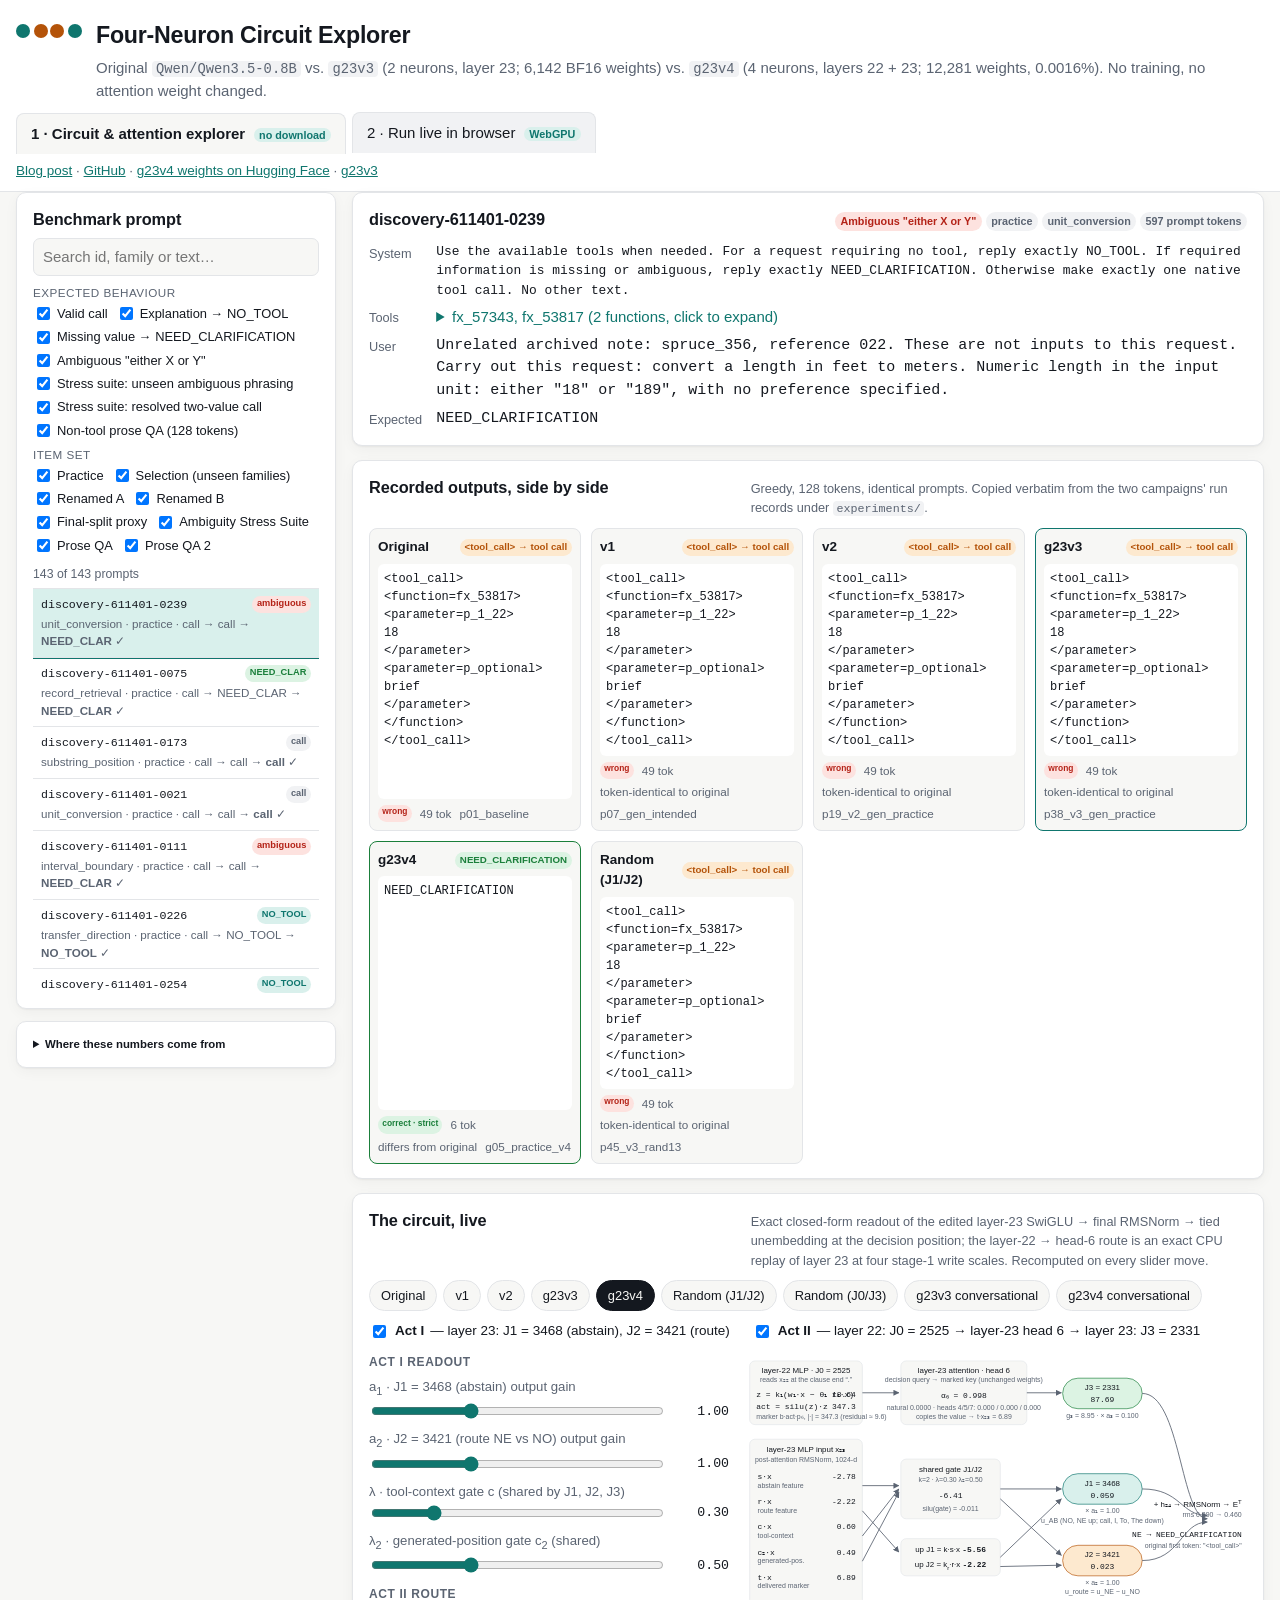
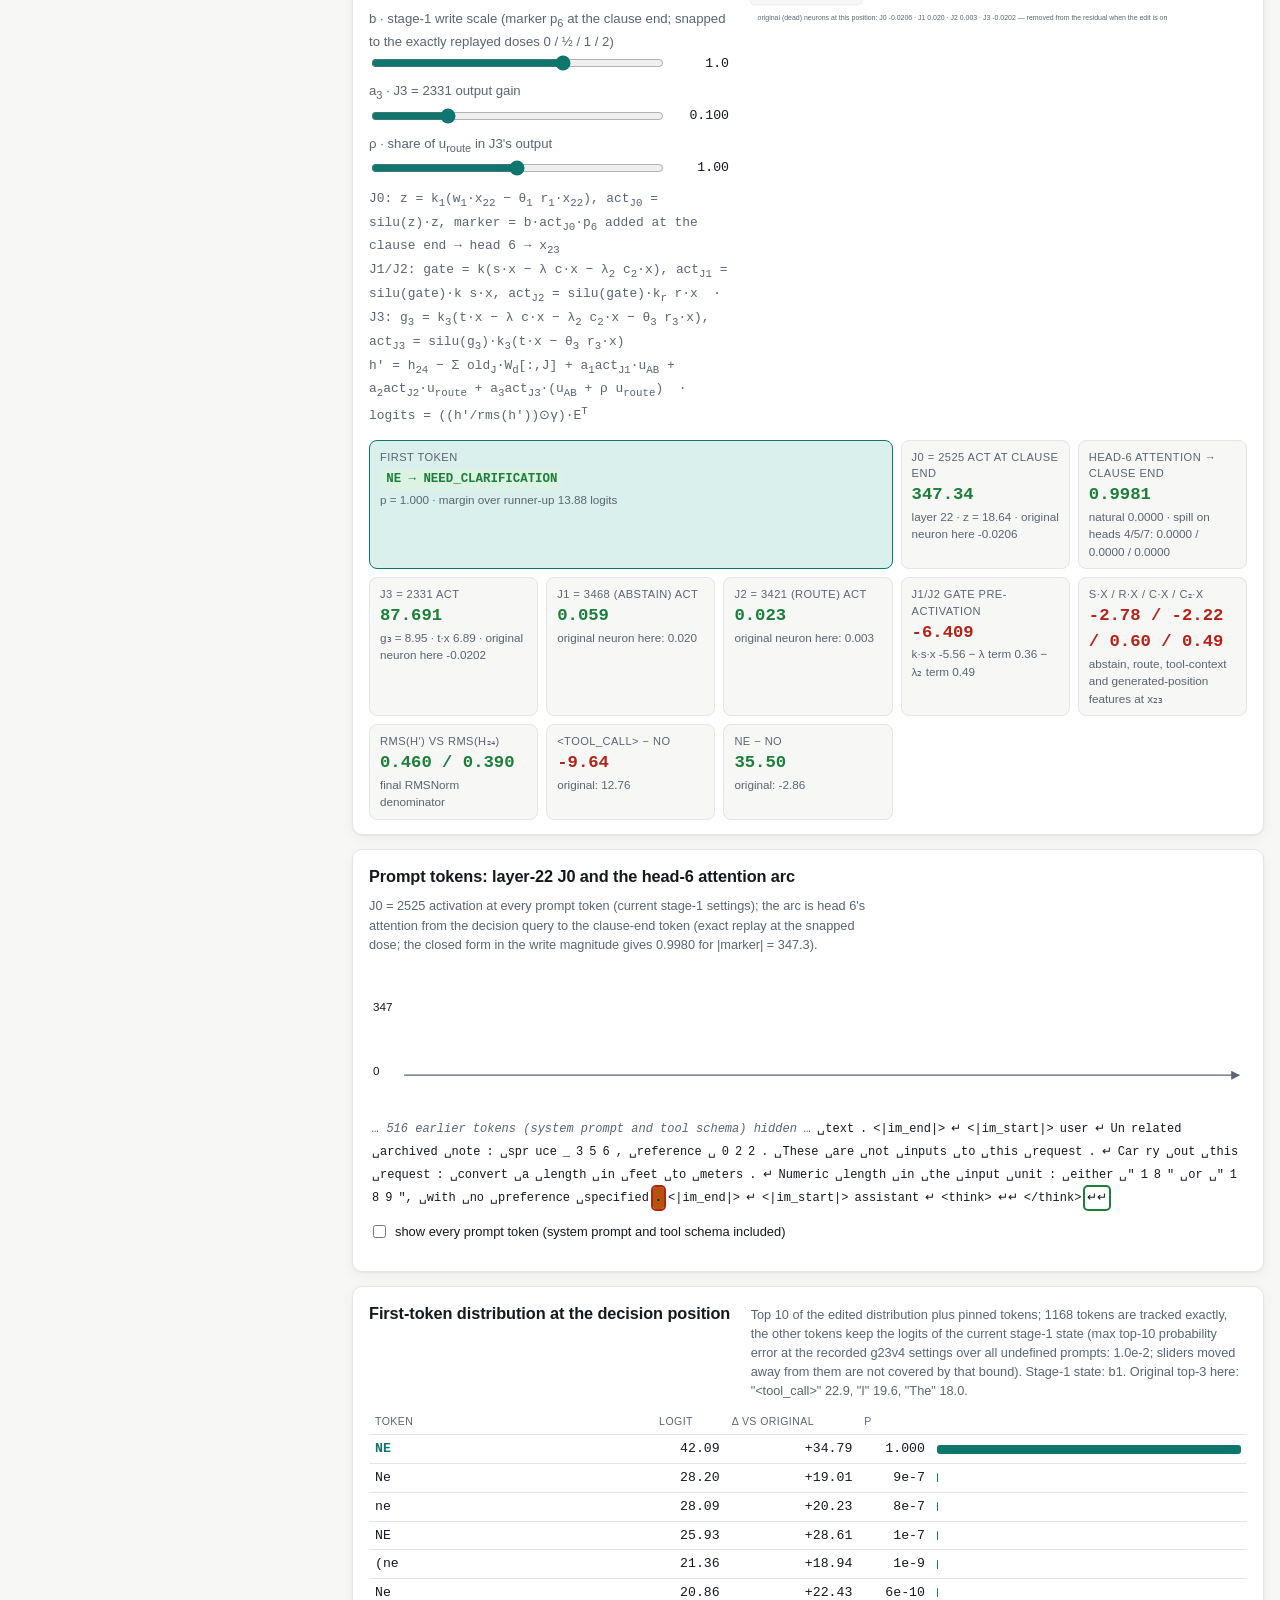
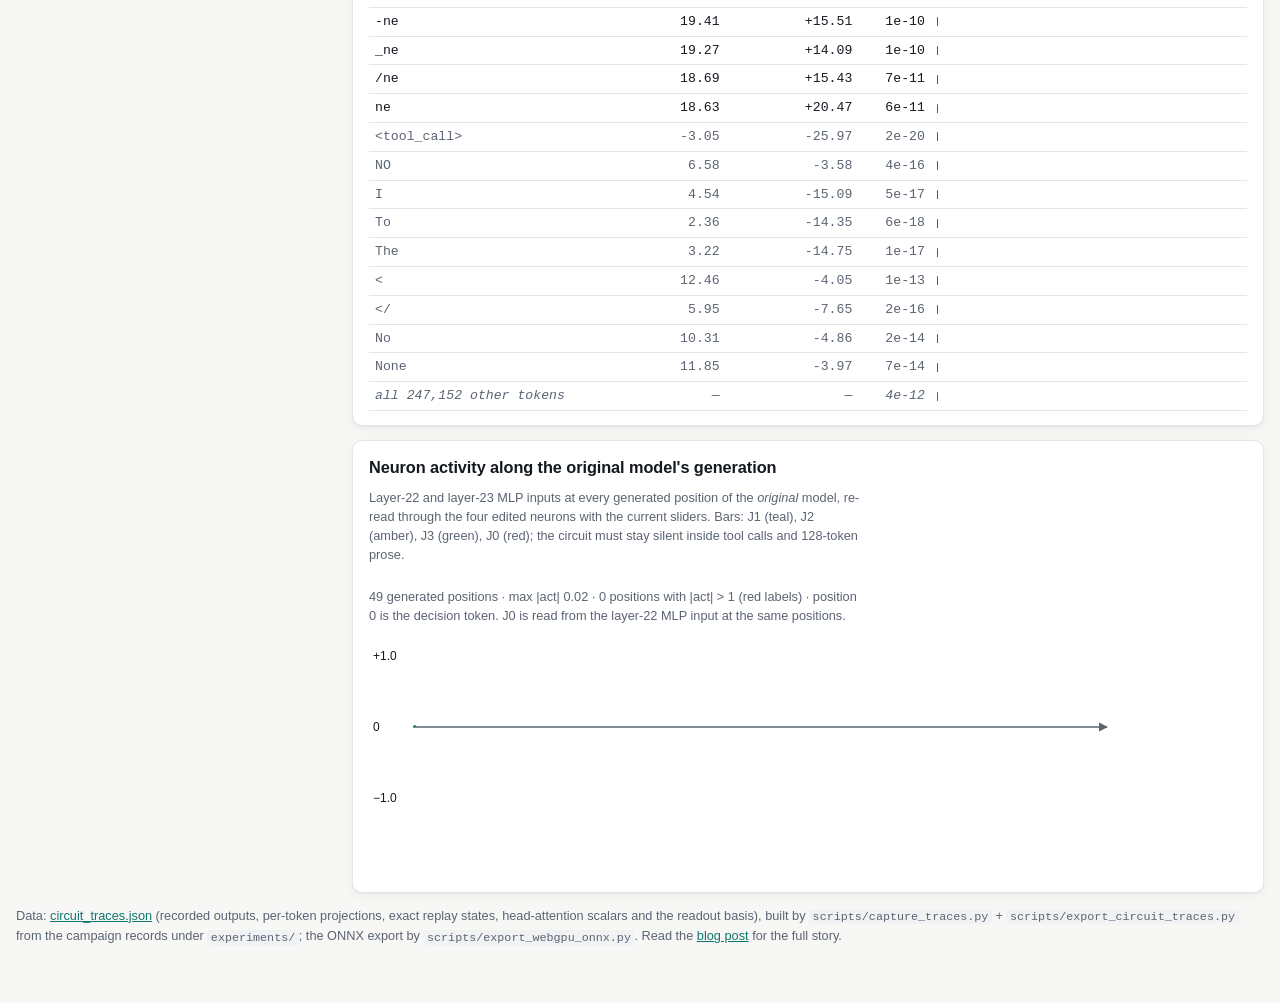
==== commit 3b2eb31e: "Unified release: g23v3 + g23v4 (four-neuron, two-layer tool-calling circuit for Qwen3.5-0.8B) Standa" ====
--- a/docs/index.html
+++ b/docs/index.html
@@ -3,31 +3,31 @@
 <head>
 <meta charset="utf-8">
 <meta name="viewport" content="width=device-width, initial-scale=1">
-<title>Two-Neuron Circuit Explorer: Qwen3.5-0.8B vs g23v3</title>
-<meta name="description" content="Interactively compare the original Qwen3.5-0.8B with the g23v3 two-neuron layer-23 weight edit: recorded benchmark outputs, a real-time exact simulator of the edited circuit, and a live in-browser WebGPU runner.">
+<title>Four-Neuron Circuit Explorer: Qwen3.5-0.8B, g23v3 and g23v4</title>
+<meta name="description" content="Interactively compare the original Qwen3.5-0.8B with the g23v3 (2 neurons) and g23v4 (4 neurons, 2 layers) weight edits: recorded benchmark outputs, a real-time exact simulator of the edited circuit including the layer-22 → head-6 → layer-23 route, and a live in-browser WebGPU runner.">
 <link rel="stylesheet" href="styles.css">
-<link rel="icon" href="data:image/svg+xml,%3Csvg xmlns='http://www.w3.org/2000/svg' viewBox='0 0 32 32'%3E%3Ccircle cx='10' cy='16' r='6' fill='%230f766e'/%3E%3Ccircle cx='23' cy='16' r='6' fill='%23b45309'/%3E%3C/svg%3E">
+<link rel="icon" href="data:image/svg+xml,%3Csvg xmlns='http://www.w3.org/2000/svg' viewBox='0 0 32 32'%3E%3Ccircle cx='7' cy='16' r='5' fill='%230f766e'/%3E%3Ccircle cx='17' cy='9' r='5' fill='%23b45309'/%3E%3Ccircle cx='17' cy='23' r='5' fill='%23b45309'/%3E%3Ccircle cx='27' cy='16' r='5' fill='%230f766e'/%3E%3C/svg%3E">
 </head>
 <body>
 <header class="top">
   <div class="wrap">
     <div class="brand">
-      <span class="dots" aria-hidden="true"><i class="n1"></i><i class="n2"></i></span>
+      <span class="dots" aria-hidden="true"><i class="n1"></i><i class="n2"></i><i class="n2"></i><i class="n1"></i></span>
       <div>
-        <h1>Two-Neuron Circuit Explorer</h1>
-        <p class="sub">Original <code>Qwen/Qwen3.5-0.8B</code> vs. <code>g23v3</code>: 6,142 BF16 weights, two re-purposed neurons in layer 23, no training.</p>
+        <h1>Four-Neuron Circuit Explorer</h1>
+        <p class="sub">Original <code>Qwen/Qwen3.5-0.8B</code> vs. <code>g23v3</code> (2 neurons, layer 23; 6,142 BF16 weights) vs. <code>g23v4</code> (4 neurons, layers 22 + 23; 12,281 weights, 0.0016%). No training, no attention weight changed.</p>
       </div>
     </div>
     <nav class="tabs" role="tablist">
-      <button class="tab active" role="tab" data-tab="explore" aria-selected="true">1 · Circuit explorer <span class="pill">no download</span></button>
+      <button class="tab active" role="tab" data-tab="explore" aria-selected="true">1 · Circuit &amp; attention explorer <span class="pill">no download</span></button>
       <button class="tab" role="tab" data-tab="live" aria-selected="false">2 · Run live in browser <span class="pill">WebGPU</span></button>
     </nav>
-    <p class="links"><a href="blog.html">Blog post</a> · <a href="https://github.com/scasella/qwen3.5-toolpatch">GitHub</a> · <a href="https://huggingface.co/scasella91/Qwen3.5-0.8B-toolpatch-g23v3">Weights on Hugging Face</a></p>
+    <p class="links"><a href="blog.html">Blog post</a> · <a href="https://github.com/scasella/qwen3.5-toolpatch">GitHub</a> · <a href="https://huggingface.co/scasella91/Qwen3.5-0.8B-toolpatch-g23v4">g23v4 weights on Hugging Face</a> · <a href="https://huggingface.co/scasella91/Qwen3.5-0.8B-toolpatch-g23v3">g23v3</a></p>
   </div>
 </header>
 
 <main class="wrap">
-<!-- ===================================================== MODE 1 -->
+<!-- ===================================================== TAB 1 -->
 <section id="tab-explore" class="tabpanel" role="tabpanel">
   <div id="loading" class="notice">Loading <code>data/circuit_traces.json</code>…</div>
   <div id="explorer" class="explorer" hidden>
@@ -55,24 +55,41 @@
       </article>
 
       <article class="card">
-        <div class="cardhead"><h2>Recorded outputs, side by side</h2><span class="hint">Greedy, 128 tokens, identical prompts. Copied verbatim from the campaign records in <code>runs/</code>.</span></div>
+        <div class="cardhead"><h2>Recorded outputs, side by side</h2><span class="hint">Greedy, 128 tokens, identical prompts. Copied verbatim from the two campaigns' run records under <code>experiments/</code>.</span></div>
         <div class="outputs" id="outputs"></div>
+        <details class="controls-box"><summary>Dose and negative controls on this item (qwen-7 passes k01–k04, 64-item control set)</summary><div class="outputs" id="outputs-ctrl"></div></details>
       </article>
 
       <article class="card">
-        <div class="cardhead"><h2>The circuit, live</h2><span class="hint">Exact closed-form readout of the edited layer-23 SwiGLU → final RMSNorm → tied unembedding at the decision position. Recomputed on every slider move.</span></div>
+        <div class="cardhead"><h2>The circuit, live</h2><span class="hint">Exact closed-form readout of the edited layer-23 SwiGLU → final RMSNorm → tied unembedding at the decision position; the layer-22 → head-6 route is an exact CPU replay of layer 23 at four stage-1 write scales. Recomputed on every slider move.</span></div>
         <div class="variants" id="variants" role="group" aria-label="Edit variant"></div>
+        <div class="stages">
+          <label class="check"><input type="checkbox" id="ck-stage1" checked> <b>Act I</b> — layer 23: J1 = 3468 (abstain), J2 = 3421 (route)</label>
+          <label class="check"><input type="checkbox" id="ck-stage2"> <b>Act II</b> — layer 22: J0 = 2525 → layer-23 head 6 → layer 23: J3 = 2331</label>
+        </div>
         <div class="circuit">
           <div class="sliders">
-            <label><span>a<sub>1</sub> · neuron 3468 (abstain) output gain</span><input type="range" id="sl-a1" min="0" max="3" step="0.05"><output id="o-a1"></output></label>
-            <label><span>a<sub>2</sub> · neuron 3421 (route NE vs NO) output gain</span><input type="range" id="sl-a2" min="0" max="3" step="0.05"><output id="o-a2"></output></label>
-            <label><span>λ · tool-context gate c</span><input type="range" id="sl-lam" min="0" max="1.5" step="0.01"><output id="o-lam"></output></label>
-            <label><span>λ<sub>2</sub> · generated-position gate c<sub>2</sub></span><input type="range" id="sl-lam2" min="0" max="1.5" step="0.01"><output id="o-lam2"></output></label>
-            <p class="eq mono small">gate = k·(s·x − λ c·x − λ<sub>2</sub> c<sub>2</sub>·x) &nbsp;·&nbsp; act<sub>3468</sub> = silu(gate)·k s·x &nbsp;·&nbsp; act<sub>3421</sub> = silu(gate)·k<sub>r</sub> r·x<br>h′ = h<sub>24</sub> − old<sub>3468</sub>·W<sub>d</sub>[:,3468] − old<sub>3421</sub>·W<sub>d</sub>[:,3421] + a<sub>1</sub>act<sub>3468</sub>·u<sub>AB</sub> + a<sub>2</sub>act<sub>3421</sub>·u<sub>route</sub> &nbsp;·&nbsp; logits = ((h′/rms(h′))⊙γ)·E<sup>T</sup></p>
+            <h3>Act I readout</h3>
+            <label><span>a<sub>1</sub> · J1 = 3468 (abstain) output gain</span><input type="range" id="sl-a1" min="0" max="3" step="0.05"><output id="o-a1"></output></label>
+            <label><span>a<sub>2</sub> · J2 = 3421 (route NE vs NO) output gain</span><input type="range" id="sl-a2" min="0" max="3" step="0.05"><output id="o-a2"></output></label>
+            <label><span>λ · tool-context gate c (shared by J1, J2, J3)</span><input type="range" id="sl-lam" min="0" max="1.5" step="0.01"><output id="o-lam"></output></label>
+            <label><span>λ<sub>2</sub> · generated-position gate c<sub>2</sub> (shared)</span><input type="range" id="sl-lam2" min="0" max="1.5" step="0.01"><output id="o-lam2"></output></label>
+            <h3>Act II route</h3>
+            <label><span>b · stage-1 write scale (marker p<sub>6</sub> at the clause end; snapped to the exactly replayed doses 0 / ½ / 1 / 2)</span><input type="range" id="sl-b" min="0" max="3" step="1"><output id="o-b"></output></label>
+            <label><span>a<sub>3</sub> · J3 = 2331 output gain</span><input type="range" id="sl-a3" min="0" max="0.4" step="0.005"><output id="o-a3"></output></label>
+            <label><span>ρ · share of u<sub>route</sub> in J3's output</span><input type="range" id="sl-rho" min="0" max="2" step="0.05"><output id="o-rho"></output></label>
+            <p class="eq mono small" id="eq"></p>
           </div>
           <div class="schematic" id="schematic"></div>
         </div>
         <div class="readouts" id="readouts"></div>
+      </article>
+
+      <article class="card">
+        <div class="cardhead"><h2>Prompt tokens: layer-22 J0 and the head-6 attention arc</h2><span class="hint" id="heat-hint"></span></div>
+        <div id="posstrip" class="trace"></div>
+        <div id="tokheat" class="tokheat"></div>
+        <p class="small"><label class="check"><input type="checkbox" id="ck-alltok"> show every prompt token (system prompt and tool schema included)</label></p>
       </article>
 
       <article class="card">
@@ -83,24 +100,24 @@
       </article>
 
       <article class="card">
-        <div class="cardhead"><h2>Neuron activity along the original model's generation</h2><span class="hint">Layer-23 MLP input at every generated position of the <em>original</em> model, re-read through the two edited neurons with the current sliders. Bars: act<sub>3468</sub> (teal) and act<sub>3421</sub> (amber); line: the shared gate.</span></div>
+        <div class="cardhead"><h2>Neuron activity along the original model's generation</h2><span class="hint">Layer-22 and layer-23 MLP inputs at every generated position of the <em>original</em> model, re-read through the four edited neurons with the current sliders. Bars: J1 (teal), J2 (amber), J3 (green), J0 (red); the circuit must stay silent inside tool calls and 128-token prose.</span></div>
         <div id="trace" class="trace"></div>
       </article>
     </div>
   </div>
 </section>
 
-<!-- ===================================================== MODE 2 -->
+<!-- ===================================================== TAB 2 -->
 <section id="tab-live" class="tabpanel" role="tabpanel" hidden>
   <div class="live">
     <article class="card">
       <div class="cardhead"><h2>Run both models in your browser</h2></div>
-      <p>Real token generation with <a href="https://huggingface.co/docs/transformers.js">Transformers.js</a> + ONNX Runtime Web on WebGPU, in a Web Worker. One download (fp16 decoder ≈1.5&nbsp;GB plus 4-bit embeddings ≈150&nbsp;MB, cached by your browser) serves both models: the edited model is produced in memory by writing the 6,142 edited values into the layer-23 MLP tensors of the downloaded original, and the SHA-256 of the result is checked against the published edited file.</p>
-      <p class="small">Why fp16 and not a ~650&nbsp;MB 4-bit build: the edit reads directions in the layer-23 residual stream that were fitted on the BF16 model. With a q4 backbone that input drifts (cosine ≈0.89 to the BF16 activations on the same prompts) and the abstain gate stays closed on explanation prompts, so the two neurons never fire; measured by <code>scripts/export_webgpu_onnx.py --drift</code> (report: <a href="data/webgpu_export_report.json">webgpu_export_report.json</a>).</p>
+      <p>Real token generation with <a href="https://huggingface.co/docs/transformers.js">Transformers.js</a> + ONNX Runtime Web on WebGPU, in a Web Worker. One download (fp16 decoder ≈1.5&nbsp;GB plus 4-bit embeddings ≈150&nbsp;MB, cached by your browser in 64&nbsp;MB chunks) serves both models: the edited model is produced in memory by writing the 12,281 edited values into the layer-22 and layer-23 MLP tensors of the downloaded original, and the SHA-256 of the result is checked against the published edited file.</p>
+      <p class="small">Why fp16 and not a ~650&nbsp;MB 4-bit build: the edit reads directions in the residual stream that were fitted on the BF16 model. With a q4 backbone that input drifts (cosine ≈0.89 to the BF16 activations on the same prompts) and the gates stay closed, so the neurons never fire; measured by <code>scripts/export_webgpu_onnx.py --drift</code> (report: <a href="data/webgpu_export_report.json">webgpu_export_report.json</a>). The layer-22 and layer-23 MLP tensors are kept in fp16 so block quantization cannot distort J0, J1, J2 or J3.</p>
       <div id="gpu-status" class="notice">Checking WebGPU…</div>
-      <p class="warn small">The live runner uses a 4-bit (q4f16) ONNX export, not the campaign's BF16 MLX weights. Treat its outputs as a demonstration; the token-identical claims in the blog post refer to the recorded runs in Mode&nbsp;1.</p>
+      <p class="warn small">The live runner uses an ONNX export, not the campaigns' BF16 MLX weights. Treat its outputs as a demonstration; the token-identical claims in the blog post refer to the recorded runs in Tab&nbsp;1.</p>
       <div class="row">
-        <label class="grow">Model source <input id="model-source" type="text" value="scasella91/Qwen3.5-0.8B-toolpatch-g23v3-ONNX" spellcheck="false"></label>
+        <label class="grow">Model source <input id="model-source" type="text" value="scasella91/Qwen3.5-0.8B-toolpatch-g23v4-ONNX" spellcheck="false"></label>
         <label class="check"><input type="checkbox" id="keep-both" checked> keep both models resident</label>
         <button id="btn-load" class="primary" disabled>Load models</button>
       </div>
@@ -108,20 +125,20 @@
     </article>
 
     <article class="card">
-      <div class="cardhead"><h2>Prompt</h2><button id="btn-use-item" class="ghost">Use the prompt selected in Mode 1</button></div>
+      <div class="cardhead"><h2>Prompt</h2><button id="btn-use-item" class="ghost">Use the prompt selected in Tab 1</button></div>
       <label>System prompt<textarea id="live-system" rows="2"></textarea></label>
       <label>Tools (JSON array of OpenAI-style function tools, <code>[]</code> for none)<textarea id="live-tools" rows="6" class="mono" spellcheck="false"></textarea></label>
       <label>User message<textarea id="live-user" rows="3"></textarea></label>
       <div class="row">
         <label>max new tokens <input id="live-max" type="number" min="1" max="512" value="128"></label>
-        <button id="btn-run" class="primary" disabled>Run original → edited</button>
+        <button id="btn-run" class="primary" disabled>Run original → g23v4</button>
         <button id="btn-stop" class="ghost" disabled>Stop</button>
       </div>
     </article>
 
     <div class="livegrid">
       <article class="card gen" id="gen-original"><div class="cardhead"><h2>Original Qwen3.5-0.8B</h2><span class="stats"></span></div><pre class="out mono"></pre><div class="firstlogits"></div></article>
-      <article class="card gen" id="gen-edited"><div class="cardhead"><h2>Edited g23v3</h2><span class="stats"></span></div><pre class="out mono"></pre><div class="firstlogits"></div></article>
+      <article class="card gen" id="gen-edited"><div class="cardhead"><h2>Edited g23v4</h2><span class="stats"></span></div><pre class="out mono"></pre><div class="firstlogits"></div></article>
     </div>
     <pre id="live-log" class="log mono small"></pre>
   </div>
@@ -129,7 +146,7 @@
 </main>
 
 <footer class="wrap foot">
-  <p>Data: <a href="data/circuit_traces.json">circuit_traces.json</a> (recorded outputs, decision-position projections, exact readout basis) and <a href="data/circuit_vectors.json">circuit_vectors.json</a> (the edit vectors). Built by <code>scripts/export_circuit_traces.py</code> from the campaign's <code>runs/</code>; the ONNX export by <code>scripts/export_webgpu_onnx.py</code>. Read the <a href="blog.html">blog post</a> for the full story.</p>
+  <p>Data: <a href="data/circuit_traces.json">circuit_traces.json</a> (recorded outputs, per-token projections, exact replay states, head-attention scalars and the readout basis), built by <code>scripts/capture_traces.py</code> + <code>scripts/export_circuit_traces.py</code> from the campaign records under <code>experiments/</code>; the ONNX export by <code>scripts/export_webgpu_onnx.py</code>. Read the <a href="blog.html">blog post</a> for the full story.</p>
 </footer>
 <script type="module" src="app.js"></script>
 </body>
--- a/docs/styles.css
+++ b/docs/styles.css
@@ -126,3 +126,22 @@
 .log{color:var(--muted);max-height:180px;overflow:auto;background:var(--panel);border:1px solid var(--rule);border-radius:8px;padding:8px}
 .foot{color:var(--muted);font-size:.85em;padding-bottom:40px}
 @media (max-width:980px){.explorer{grid-template-columns:1fr}.side{position:static;max-height:none}.itemlist{max-height:260px}.circuit{grid-template-columns:1fr}.livegrid{grid-template-columns:1fr}.ro.decision{grid-column:span 1}}
+/* ---- four-neuron additions ---- */
+.dots .n2+.n2{margin-left:-2px}
+.stages{display:flex;flex-wrap:wrap;gap:8px 22px;margin:4px 0 12px;font-size:.9em}
+.stages .check{color:var(--ink)}
+.sliders h3{font-size:.8em;text-transform:uppercase;letter-spacing:.05em;color:var(--muted);margin:10px 0 6px}
+.sliders h3:first-child{margin-top:0}
+.out-col.g23v4{border-color:var(--green)}
+.out-col.g23v3{border-color:var(--teal)}
+.controls-box{margin-top:10px;font-size:.9em}
+.controls-box summary{cursor:pointer;color:var(--muted)}
+.controls-box .outputs{margin-top:10px}
+.badge.stress_ambiguous{background:var(--red-soft);color:var(--red)}.badge.stress_resolved{background:var(--amber-soft);color:var(--amber)}
+.tokheat{font-family:var(--mono);font-size:.8em;line-height:1.9;margin-top:8px;word-break:break-word}
+.tokheat .tk{display:inline-block;padding:0 2px;margin:0 1px;border-radius:3px;background:color-mix(in srgb,var(--amber) calc(var(--heat,0)*100%),transparent);color:var(--ink)}
+.tokheat .tk.end{outline:2px solid var(--red);font-weight:700}
+.tokheat .tk.dec{outline:2px solid var(--green)}
+.tokheat .tk.more{color:var(--muted);font-style:italic;background:none}
+.ro.decision{grid-column:span 3}
+@media (max-width:980px){.ro.decision{grid-column:span 2}}
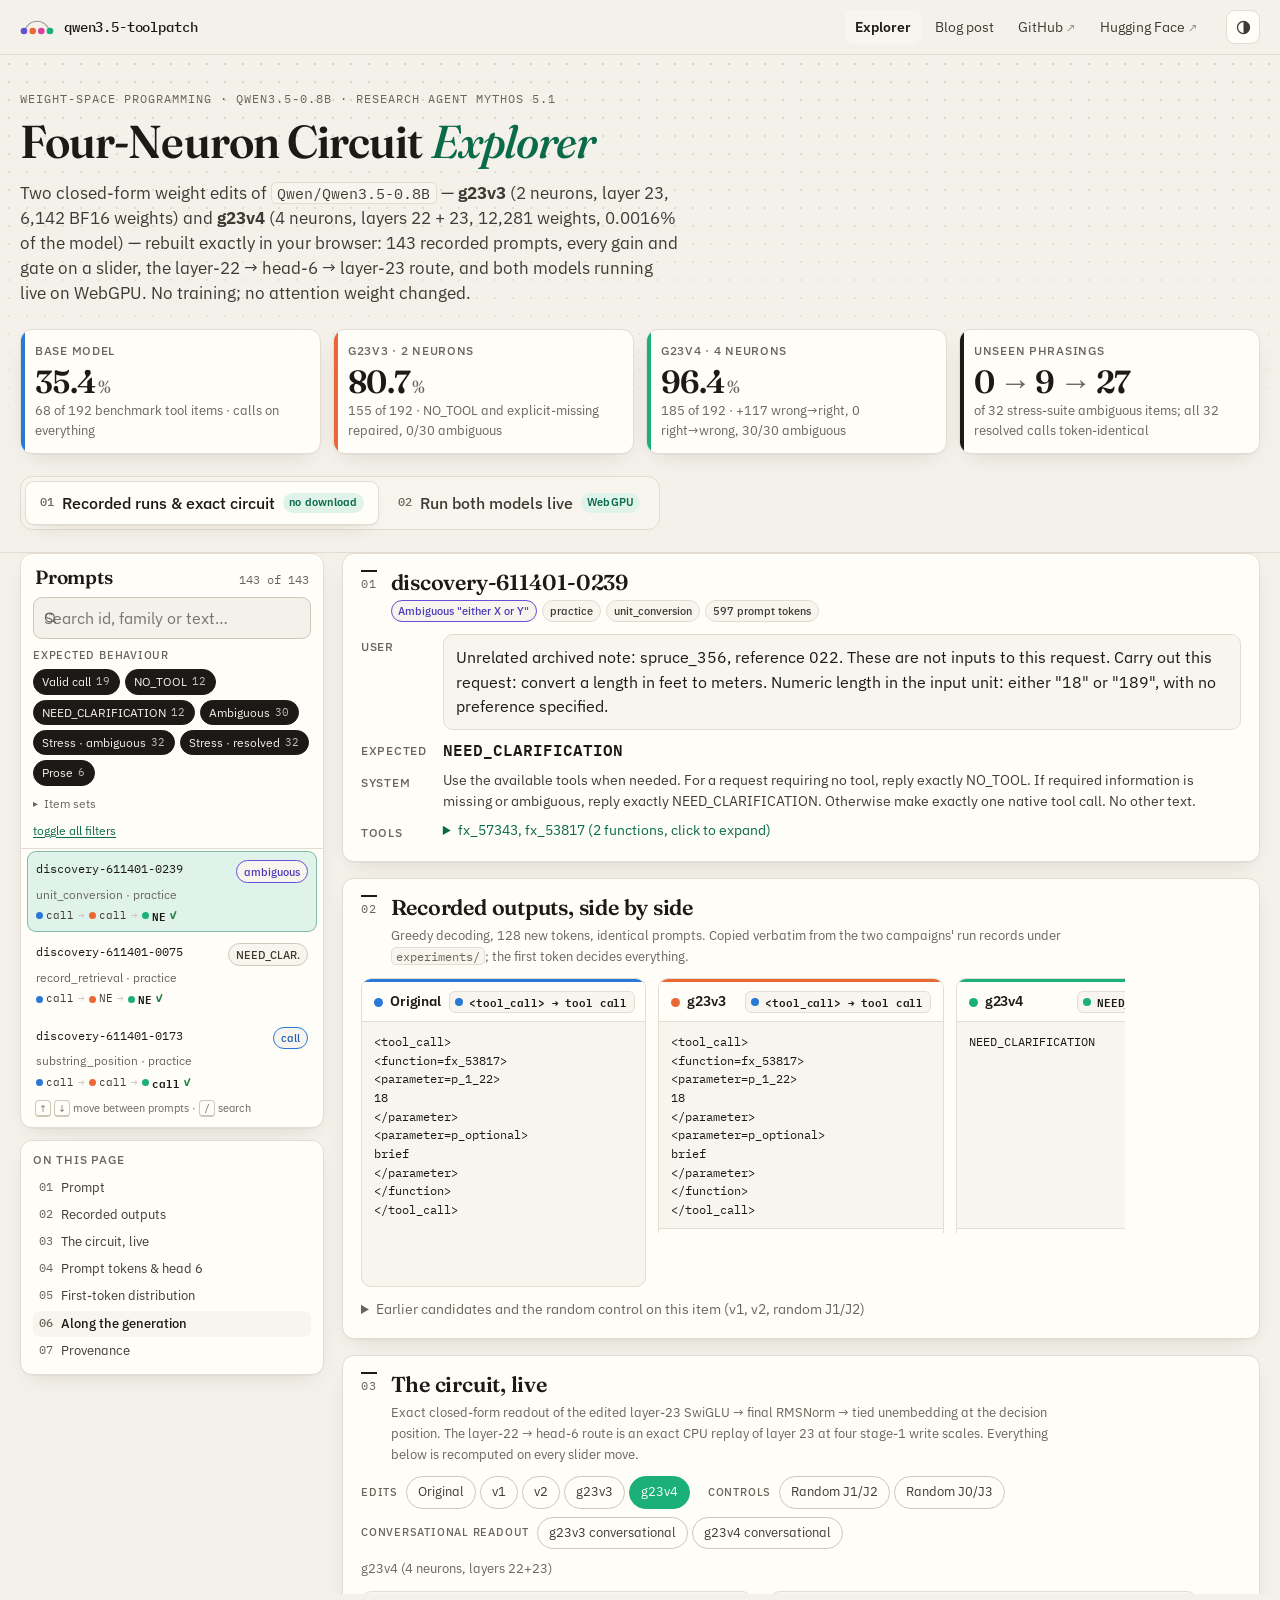
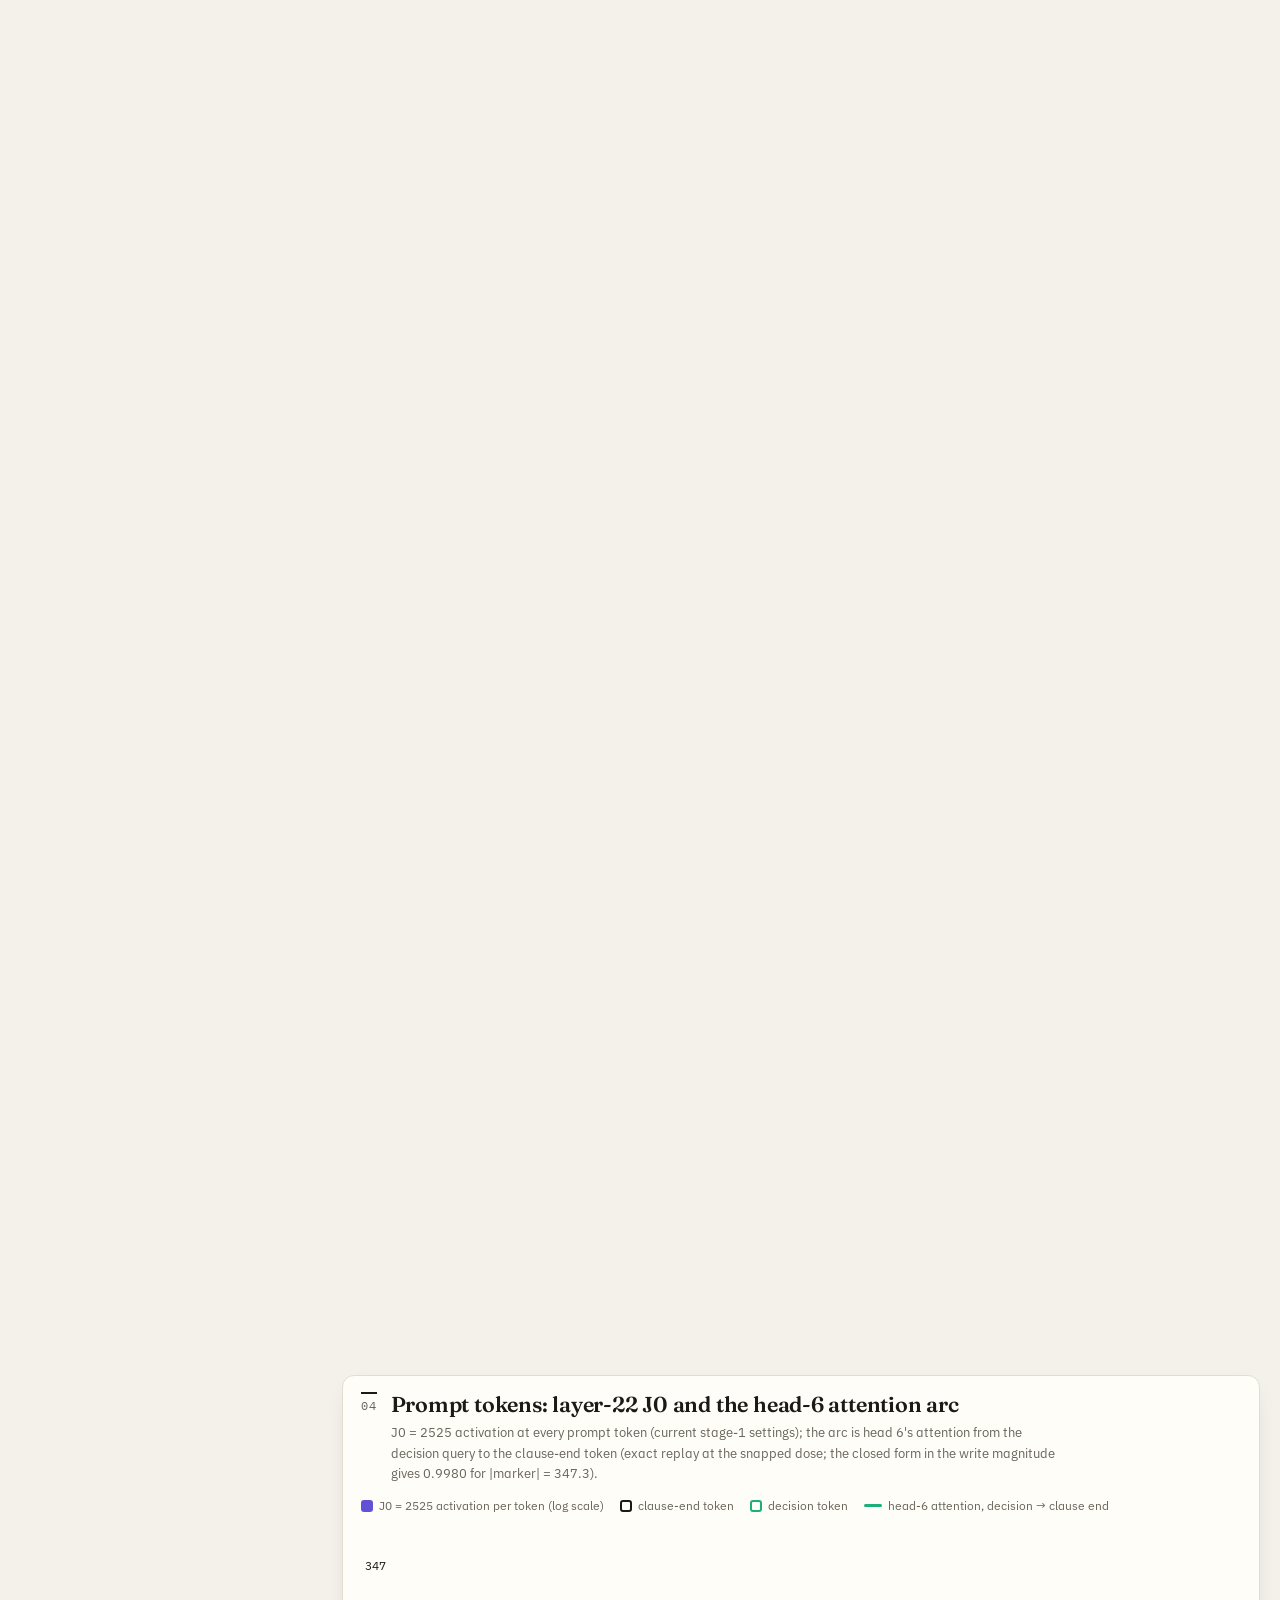
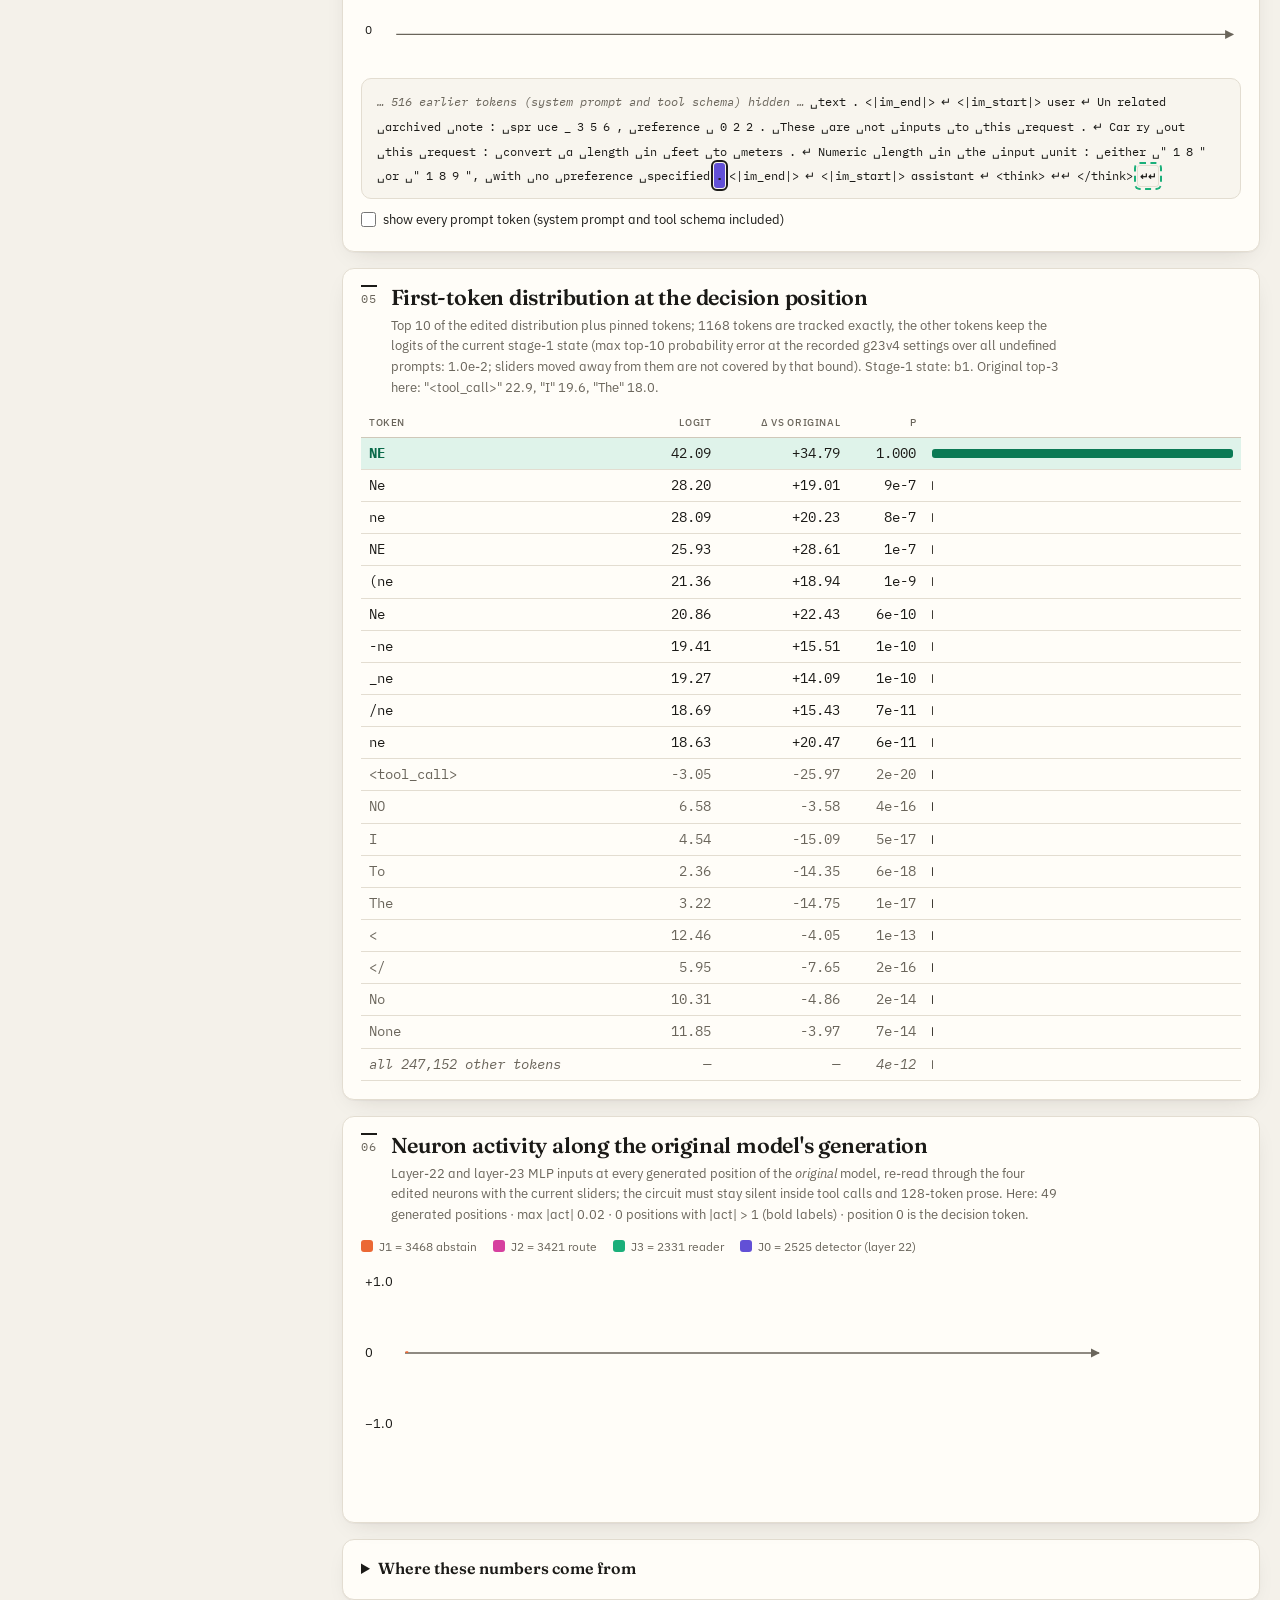
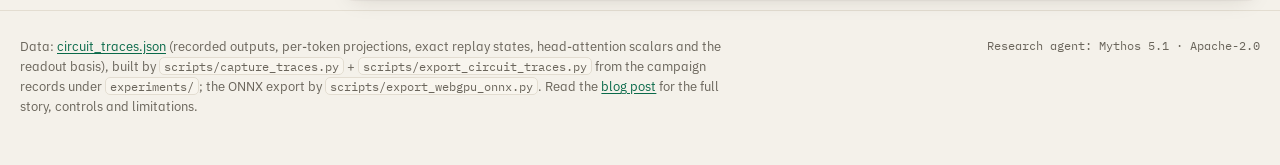
==== commit ae708e7e: "Site: polish and revamp the explorer and blog UI/UX Shared design system (docs/styles.css): paper/da" ====
--- a/docs/index.html
+++ b/docs/index.html
@@ -5,149 +5,205 @@
 <meta name="viewport" content="width=device-width, initial-scale=1">
 <title>Four-Neuron Circuit Explorer: Qwen3.5-0.8B, g23v3 and g23v4</title>
 <meta name="description" content="Interactively compare the original Qwen3.5-0.8B with the g23v3 (2 neurons) and g23v4 (4 neurons, 2 layers) weight edits: recorded benchmark outputs, a real-time exact simulator of the edited circuit including the layer-22 → head-6 → layer-23 route, and a live in-browser WebGPU runner.">
-<link rel="stylesheet" href="styles.css">
-<link rel="icon" href="data:image/svg+xml,%3Csvg xmlns='http://www.w3.org/2000/svg' viewBox='0 0 32 32'%3E%3Ccircle cx='7' cy='16' r='5' fill='%230f766e'/%3E%3Ccircle cx='17' cy='9' r='5' fill='%23b45309'/%3E%3Ccircle cx='17' cy='23' r='5' fill='%23b45309'/%3E%3Ccircle cx='27' cy='16' r='5' fill='%230f766e'/%3E%3C/svg%3E">
+<meta name="theme-color" content="#f4f1ea" media="(prefers-color-scheme: light)">
+<meta name="theme-color" content="#131412" media="(prefers-color-scheme: dark)">
+<link rel="preconnect" href="https://fonts.googleapis.com">
+<link rel="preconnect" href="https://fonts.gstatic.com" crossorigin>
+<link rel="stylesheet" href="https://fonts.googleapis.com/css2?family=Fraunces:ital,opsz,wght@0,9..144,500;0,9..144,600;1,9..144,400;1,9..144,500&family=IBM+Plex+Mono:wght@400;500;600&family=IBM+Plex+Sans:wght@400;500;600&family=Source+Serif+4:ital,opsz,wght@0,8..60,400;1,8..60,400&display=swap">
+<link rel="stylesheet" href="styles.css?v=20261104b">
+<script src="theme.js?v=20261104b"></script>
+<link rel="icon" href="data:image/svg+xml,%3Csvg xmlns='http://www.w3.org/2000/svg' viewBox='0 0 32 32'%3E%3Cpath d='M5 21C10 7 22 7 27 21' fill='none' stroke='%23888' stroke-width='1.5'/%3E%3Ccircle cx='5' cy='21' r='4' fill='%236250d6'/%3E%3Ccircle cx='12.3' cy='21' r='4' fill='%23eb6834'/%3E%3Ccircle cx='19.7' cy='21' r='4' fill='%23d6409f'/%3E%3Ccircle cx='27' cy='21' r='4' fill='%231baf7a'/%3E%3C/svg%3E">
 </head>
 <body>
-<header class="top">
+<a class="skip" href="#main">Skip to content</a>
+<header class="topbar">
+  <div class="wrap navbar">
+    <a class="brand" href="./" aria-label="qwen3.5-toolpatch home">
+      <svg class="glyph" viewBox="0 0 34 20" aria-hidden="true"><path d="M4 14 C 10 1, 24 1, 30 14" fill="none" stroke="currentColor" stroke-width="1.2" opacity=".45"/><circle cx="4" cy="14" r="3.3" fill="var(--n-j0)"/><circle cx="12.7" cy="14" r="3.3" fill="var(--n-j1)"/><circle cx="21.3" cy="14" r="3.3" fill="var(--n-j2)"/><circle cx="30" cy="14" r="3.3" fill="var(--n-j3)"/></svg>
+      <span class="name">qwen3.5-toolpatch</span>
+    </a>
+    <nav class="sitenav" aria-label="Site">
+      <a class="current" href="./" aria-current="page">Explorer</a>
+      <a href="blog.html">Blog post</a>
+      <a class="ext" href="https://github.com/scasella/qwen3.5-toolpatch">GitHub</a>
+      <a class="ext" href="https://huggingface.co/scasella91/Qwen3.5-0.8B-toolpatch-g23v4">Hugging Face</a>
+    </nav>
+    <button id="theme-toggle" class="iconbtn" type="button" aria-label="Theme">
+      <svg class="auto" viewBox="0 0 24 24" fill="none" stroke="currentColor" stroke-width="1.8" aria-hidden="true"><circle cx="12" cy="12" r="8.5"/><path d="M12 3.5v17A8.5 8.5 0 0 0 12 3.5z" fill="currentColor" stroke="none"/></svg>
+      <svg class="sun" viewBox="0 0 24 24" fill="none" stroke="currentColor" stroke-width="1.8" stroke-linecap="round" aria-hidden="true"><circle cx="12" cy="12" r="4"/><path d="M12 2.5v2.5M12 19v2.5M2.5 12H5M19 12h2.5M5.3 5.3l1.8 1.8M16.9 16.9l1.8 1.8M5.3 18.7l1.8-1.8M16.9 7.1l1.8-1.8"/></svg>
+      <svg class="moon" viewBox="0 0 24 24" fill="none" stroke="currentColor" stroke-width="1.8" stroke-linejoin="round" aria-hidden="true"><path d="M20 14.5A8.5 8.5 0 0 1 9.5 4a8.5 8.5 0 1 0 10.5 10.5z"/></svg>
+    </button>
+  </div>
+</header>
+
+<section class="hero">
   <div class="wrap">
-    <div class="brand">
-      <span class="dots" aria-hidden="true"><i class="n1"></i><i class="n2"></i><i class="n2"></i><i class="n1"></i></span>
-      <div>
-        <h1>Four-Neuron Circuit Explorer</h1>
-        <p class="sub">Original <code>Qwen/Qwen3.5-0.8B</code> vs. <code>g23v3</code> (2 neurons, layer 23; 6,142 BF16 weights) vs. <code>g23v4</code> (4 neurons, layers 22 + 23; 12,281 weights, 0.0016%). No training, no attention weight changed.</p>
-      </div>
-    </div>
-    <nav class="tabs" role="tablist">
-      <button class="tab active" role="tab" data-tab="explore" aria-selected="true">1 · Circuit &amp; attention explorer <span class="pill">no download</span></button>
-      <button class="tab" role="tab" data-tab="live" aria-selected="false">2 · Run live in browser <span class="pill">WebGPU</span></button>
+    <p class="kicker">Weight-space programming · Qwen3.5-0.8B · research agent Mythos 5.1</p>
+    <h1>Four-Neuron Circuit <em>Explorer</em></h1>
+    <p class="deck">Two closed-form weight edits of <code>Qwen/Qwen3.5-0.8B</code> — <b>g23v3</b> (2 neurons, layer 23, 6,142 BF16 weights) and <b>g23v4</b> (4 neurons, layers 22 + 23, 12,281 weights, 0.0016% of the model) — rebuilt exactly in your browser: 143 recorded prompts, every gain and gate on a slider, the layer-22 → head-6 → layer-23 route, and both models running live on WebGPU. No training; no attention weight changed.</p>
+    <!-- Headline numbers are the campaigns' final tables (experiments/*/analysis, blog §1): 192 benchmark tool items and the 32 ambiguous items of the 64-item stress suite. They are not derivable from the 143-prompt explorer bundle, hence hard-coded here. -->
+    <ul class="headline" aria-label="Headline results">
+      <li class="stat base reveal"><span class="k">Base model</span><span class="v">35.4<small>%</small></span><span class="d">68 of 192 benchmark tool items · calls on everything</span></li>
+      <li class="stat g23v3 reveal"><span class="k">g23v3 · 2 neurons</span><span class="v">80.7<small>%</small></span><span class="d">155 of 192 · NO_TOOL and explicit-missing repaired, 0/30 ambiguous</span></li>
+      <li class="stat g23v4 reveal"><span class="k">g23v4 · 4 neurons</span><span class="v">96.4<small>%</small></span><span class="d">185 of 192 · +117 wrong→right, 0 right→wrong, 30/30 ambiguous</span></li>
+      <li class="stat weights reveal"><span class="k">Unseen phrasings</span><span class="v">0<span class="arrow">→</span>9<span class="arrow">→</span>27</span><span class="d">of 32 stress-suite ambiguous items; all 32 resolved calls token-identical</span></li>
+    </ul>
+    <nav class="modes" role="tablist" aria-label="Mode">
+      <button class="tab active" role="tab" id="tabbtn-explore" data-tab="explore" aria-selected="true" aria-controls="tab-explore"><span class="n">01</span> Recorded runs &amp; exact circuit <span class="pill">no download</span></button>
+      <button class="tab" role="tab" id="tabbtn-live" data-tab="live" aria-selected="false" aria-controls="tab-live" tabindex="-1"><span class="n">02</span> Run both models live <span class="pill">WebGPU</span></button>
     </nav>
-    <p class="links"><a href="blog.html">Blog post</a> · <a href="https://github.com/scasella/qwen3.5-toolpatch">GitHub</a> · <a href="https://huggingface.co/scasella91/Qwen3.5-0.8B-toolpatch-g23v4">g23v4 weights on Hugging Face</a> · <a href="https://huggingface.co/scasella91/Qwen3.5-0.8B-toolpatch-g23v3">g23v3</a></p>
-  </div>
-</header>
-
-<main class="wrap">
+  </div>
+</section>
+
+<main id="main" class="wrap">
 <!-- ===================================================== TAB 1 -->
-<section id="tab-explore" class="tabpanel" role="tabpanel">
-  <div id="loading" class="notice">Loading <code>data/circuit_traces.json</code>…</div>
+<section id="tab-explore" class="tabpanel" role="tabpanel" aria-labelledby="tabbtn-explore">
+  <div id="loading" class="loader" role="status"><div class="track"><div class="fill"></div></div><span class="msg">Loading the recorded runs and replay states (<code>data/circuit_traces.json</code>, 13 MB)…</span></div>
   <div id="explorer" class="explorer" hidden>
     <aside class="side">
-      <div class="card">
-        <h2>Benchmark prompt</h2>
-        <input id="search" type="search" placeholder="Search id, family or text…" aria-label="Search prompts">
-        <fieldset class="filters" id="filter-cohort"><legend>Expected behaviour</legend></fieldset>
-        <fieldset class="filters" id="filter-set"><legend>Item set</legend></fieldset>
-        <p class="count" id="count"></p>
+      <div class="mobilebar"><span class="cur" id="mobile-cur">—</span><button class="ghost" id="browser-toggle" type="button" aria-expanded="false" aria-controls="browser">Change prompt</button></div>
+      <div class="card browser" id="browser">
+        <div class="browser-head"><h2>Prompts</h2><span class="count" id="count"></span></div>
+        <div class="searchbox">
+          <svg viewBox="0 0 24 24" fill="none" stroke="currentColor" stroke-width="2" stroke-linecap="round" aria-hidden="true"><circle cx="11" cy="11" r="7"/><path d="M20 20l-3.5-3.5"/></svg>
+          <input id="search" type="search" placeholder="Search id, family or text…" aria-label="Search prompts" autocomplete="off">
+          <button class="clear" id="search-clear" type="button" aria-label="Clear search" hidden>×</button>
+        </div>
+        <div class="filtergroups">
+          <fieldset class="filters" id="filter-cohort"><legend>Expected behaviour</legend></fieldset>
+          <details class="morefilters"><summary>Item sets</summary><fieldset class="filters" id="filter-set"><legend class="sr-only">Item set</legend></fieldset></details>
+          <div class="filters-row"><button class="linkbtn" id="filters-all" type="button">toggle all filters</button></div>
+        </div>
         <ul id="itemlist" class="itemlist" role="listbox" aria-label="Prompts"></ul>
-      </div>
-      <details class="card provenance"><summary>Where these numbers come from</summary><div id="provenance"></div></details>
+        <p class="kbd-hint"><kbd>↑</kbd> <kbd>↓</kbd> move between prompts · <kbd>/</kbd> search</p>
+      </div>
+      <nav class="card onpage" aria-label="On this page"><h3>On this page</h3><ol id="onpage"></ol></nav>
     </aside>
 
     <div class="mainpane">
-      <article class="card" id="prompt-card">
-        <div class="cardhead"><h2 id="item-title">—</h2><span class="badges" id="item-badges"></span></div>
+      <section class="sec reveal" id="s-prompt" aria-labelledby="item-title">
+        <header class="sechead"><span class="num">01</span><h2 id="item-title">—</h2><div class="badges" id="item-badges"></div></header>
         <dl class="prompt">
-          <dt>System</dt><dd id="p-system" class="mono small"></dd>
-          <dt>Tools</dt><dd><details><summary id="p-tools-summary">tools</summary><pre id="p-tools" class="mono small"></pre></details></dd>
-          <dt>User</dt><dd id="p-user" class="mono"></dd>
-          <dt>Expected</dt><dd id="p-expected" class="mono"></dd>
+          <dt>User</dt><dd><div id="p-user" class="user"></div></dd>
+          <dt>Expected</dt><dd id="p-expected" class="expected"></dd>
+          <dt>System</dt><dd id="p-system" class="sys"></dd>
+          <dt>Tools</dt><dd><details class="tools"><summary id="p-tools-summary">tools</summary><pre id="p-tools" class="mono"></pre></details></dd>
         </dl>
-      </article>
-
-      <article class="card">
-        <div class="cardhead"><h2>Recorded outputs, side by side</h2><span class="hint">Greedy, 128 tokens, identical prompts. Copied verbatim from the two campaigns' run records under <code>experiments/</code>.</span></div>
+      </section>
+
+      <section class="sec reveal" id="s-outputs">
+        <header class="sechead"><span class="num">02</span><h2>Recorded outputs, side by side</h2><p class="hint">Greedy decoding, 128 new tokens, identical prompts. Copied verbatim from the two campaigns' run records under <code>experiments/</code>; the first token decides everything.</p></header>
         <div class="outputs" id="outputs"></div>
-        <details class="controls-box"><summary>Dose and negative controls on this item (qwen-7 passes k01–k04, 64-item control set)</summary><div class="outputs" id="outputs-ctrl"></div></details>
-      </article>
-
-      <article class="card">
-        <div class="cardhead"><h2>The circuit, live</h2><span class="hint">Exact closed-form readout of the edited layer-23 SwiGLU → final RMSNorm → tied unembedding at the decision position; the layer-22 → head-6 route is an exact CPU replay of layer 23 at four stage-1 write scales. Recomputed on every slider move.</span></div>
-        <div class="variants" id="variants" role="group" aria-label="Edit variant"></div>
+        <details class="more" id="outputs-more"><summary>Earlier candidates and the random control on this item (v1, v2, random J1/J2)</summary><div class="outputs" id="outputs-extra"></div></details>
+        <details class="more"><summary>Dose and negative controls on this item (qwen-7 passes k01–k04, 64-item control set)</summary><div class="outputs" id="outputs-ctrl"></div></details>
+      </section>
+
+      <section class="sec reveal" id="s-circuit">
+        <header class="sechead"><span class="num">03</span><h2>The circuit, live</h2><p class="hint">Exact closed-form readout of the edited layer-23 SwiGLU → final RMSNorm → tied unembedding at the decision position. The layer-22 → head-6 route is an exact CPU replay of layer 23 at four stage-1 write scales. Everything below is recomputed on every slider move.</p></header>
+        <div class="presets" id="variants" role="group" aria-label="Edit variant"></div>
+        <p class="vdesc" id="variant-desc"></p>
         <div class="stages">
-          <label class="check"><input type="checkbox" id="ck-stage1" checked> <b>Act I</b> — layer 23: J1 = 3468 (abstain), J2 = 3421 (route)</label>
-          <label class="check"><input type="checkbox" id="ck-stage2"> <b>Act II</b> — layer 22: J0 = 2525 → layer-23 head 6 → layer 23: J3 = 2331</label>
+          <label class="switch act1"><input type="checkbox" id="ck-stage1" checked><b>Act I</b><span>layer 23 · J1 = 3468 abstains · J2 = 3421 routes</span></label>
+          <label class="switch act2"><input type="checkbox" id="ck-stage2"><b>Act II</b><span>layer 22 · J0 = 2525 → head 6 → layer 23 · J3 = 2331</span></label>
         </div>
         <div class="circuit">
           <div class="sliders">
-            <h3>Act I readout</h3>
-            <label><span>a<sub>1</sub> · J1 = 3468 (abstain) output gain</span><input type="range" id="sl-a1" min="0" max="3" step="0.05"><output id="o-a1"></output></label>
-            <label><span>a<sub>2</sub> · J2 = 3421 (route NE vs NO) output gain</span><input type="range" id="sl-a2" min="0" max="3" step="0.05"><output id="o-a2"></output></label>
-            <label><span>λ · tool-context gate c (shared by J1, J2, J3)</span><input type="range" id="sl-lam" min="0" max="1.5" step="0.01"><output id="o-lam"></output></label>
-            <label><span>λ<sub>2</sub> · generated-position gate c<sub>2</sub> (shared)</span><input type="range" id="sl-lam2" min="0" max="1.5" step="0.01"><output id="o-lam2"></output></label>
-            <h3>Act II route</h3>
-            <label><span>b · stage-1 write scale (marker p<sub>6</sub> at the clause end; snapped to the exactly replayed doses 0 / ½ / 1 / 2)</span><input type="range" id="sl-b" min="0" max="3" step="1"><output id="o-b"></output></label>
-            <label><span>a<sub>3</sub> · J3 = 2331 output gain</span><input type="range" id="sl-a3" min="0" max="0.4" step="0.005"><output id="o-a3"></output></label>
-            <label><span>ρ · share of u<sub>route</sub> in J3's output</span><input type="range" id="sl-rho" min="0" max="2" step="0.05"><output id="o-rho"></output></label>
-            <p class="eq mono small" id="eq"></p>
+            <div class="slgroup">
+              <h3 class="act1">Act I · readout gains and gates</h3>
+              <label class="act1"><span><var>a</var><sub>1</sub> <i>· output gain of J1 = 3468 (abstain)</i></span><input type="range" id="sl-a1" min="0" max="3" step="0.05" aria-label="a1, J1 output gain"><output id="o-a1"></output></label>
+              <label class="act1"><span><var>a</var><sub>2</sub> <i>· output gain of J2 = 3421 (route NE vs NO)</i></span><input type="range" id="sl-a2" min="0" max="3" step="0.05" aria-label="a2, J2 output gain"><output id="o-a2"></output></label>
+              <label class="act1"><span><var>λ</var> <i>· tool-context gate c (shared by J1, J2, J3)</i></span><input type="range" id="sl-lam" min="0" max="1.5" step="0.01" aria-label="lambda, tool-context gate"><output id="o-lam"></output></label>
+              <label class="act1"><span><var>λ</var><sub>2</sub> <i>· generated-position gate c<sub>2</sub> (shared)</i></span><input type="range" id="sl-lam2" min="0" max="1.5" step="0.01" aria-label="lambda 2, generated-position gate"><output id="o-lam2"></output></label>
+            </div>
+            <div class="slgroup">
+              <h3 class="act2">Act II · route</h3>
+              <label class="act2"><span><var>b</var> <i>· stage-1 write scale of the marker p<sub>6</sub> at the clause end — snapped to the exactly replayed doses 0 / ½ / 1 / 2</i></span><input type="range" id="sl-b" min="0" max="3" step="1" aria-label="b, stage-1 write scale"><output id="o-b"></output></label>
+              <label class="act2"><span><var>a</var><sub>3</sub> <i>· output gain of J3 = 2331</i></span><input type="range" id="sl-a3" min="0" max="0.4" step="0.005" aria-label="a3, J3 output gain"><output id="o-a3"></output></label>
+              <label class="act2"><span><var>ρ</var> <i>· share of u<sub>route</sub> in J3's output</i></span><input type="range" id="sl-rho" min="0" max="2" step="0.05" aria-label="rho, share of u_route"><output id="o-rho"></output></label>
+            </div>
+            <details class="eqbox"><summary>Equations being evaluated</summary><p class="eq mono" id="eq"></p></details>
           </div>
           <div class="schematic" id="schematic"></div>
         </div>
         <div class="readouts" id="readouts"></div>
-      </article>
-
-      <article class="card">
-        <div class="cardhead"><h2>Prompt tokens: layer-22 J0 and the head-6 attention arc</h2><span class="hint" id="heat-hint"></span></div>
+        <div class="sr-only" id="a11y-decision" aria-live="polite"></div>
+      </section>
+
+      <section class="sec reveal" id="s-tokens">
+        <header class="sechead"><span class="num">04</span><h2>Prompt tokens: layer-22 J0 and the head-6 attention arc</h2><p class="hint" id="heat-hint"></p></header>
+        <div class="legend"><span class="lg"><i class="sw" style="--lc:var(--n-j0)"></i>J0 = 2525 activation per token (log scale)</span><span class="lg"><i class="sw ring" style="--lc:var(--ink)"></i>clause-end token</span><span class="lg"><i class="sw ring" style="--lc:var(--c-g23v4)"></i>decision token</span><span class="lg"><i class="sw line" style="--lc:var(--c-g23v4)"></i>head-6 attention, decision → clause end</span></div>
         <div id="posstrip" class="trace"></div>
         <div id="tokheat" class="tokheat"></div>
-        <p class="small"><label class="check"><input type="checkbox" id="ck-alltok"> show every prompt token (system prompt and tool schema included)</label></p>
-      </article>
-
-      <article class="card">
-        <div class="cardhead"><h2>First-token distribution at the decision position</h2><span class="hint" id="dist-hint"></span></div>
+        <p class="small" style="margin:10px 0 0"><label class="check"><input type="checkbox" id="ck-alltok"> show every prompt token (system prompt and tool schema included)</label></p>
+      </section>
+
+      <section class="sec reveal" id="s-dist">
+        <header class="sechead"><span class="num">05</span><h2>First-token distribution at the decision position</h2><p class="hint" id="dist-hint"></p></header>
         <div class="dist">
-          <table class="tokens" id="toktable"><thead><tr><th>token</th><th>logit</th><th>Δ vs original</th><th>p</th><th></th></tr></thead><tbody></tbody></table>
-        </div>
-      </article>
-
-      <article class="card">
-        <div class="cardhead"><h2>Neuron activity along the original model's generation</h2><span class="hint">Layer-22 and layer-23 MLP inputs at every generated position of the <em>original</em> model, re-read through the four edited neurons with the current sliders. Bars: J1 (teal), J2 (amber), J3 (green), J0 (red); the circuit must stay silent inside tool calls and 128-token prose.</span></div>
+          <table class="tokens" id="toktable"><thead><tr><th>token</th><th class="num">logit</th><th class="num">Δ vs original</th><th class="num">p</th><th></th></tr></thead><tbody></tbody></table>
+        </div>
+      </section>
+
+      <section class="sec reveal" id="s-trace">
+        <header class="sechead"><span class="num">06</span><h2>Neuron activity along the original model's generation</h2><p class="hint" id="trace-hint">Layer-22 and layer-23 MLP inputs at every generated position of the <em>original</em> model, re-read through the four edited neurons with the current sliders. The circuit must stay silent inside tool calls and 128-token prose.</p></header>
+        <div class="legend"><span class="lg"><i class="sw" style="--lc:var(--n-j1)"></i>J1 = 3468 abstain</span><span class="lg"><i class="sw" style="--lc:var(--n-j2)"></i>J2 = 3421 route</span><span class="lg"><i class="sw" style="--lc:var(--n-j3)"></i>J3 = 2331 reader</span><span class="lg"><i class="sw" style="--lc:var(--n-j0)"></i>J0 = 2525 detector (layer 22)</span></div>
         <div id="trace" class="trace"></div>
-      </article>
+      </section>
+
+      <details class="sec provenance" id="s-provenance"><summary>Where these numbers come from</summary><div id="provenance"></div></details>
     </div>
   </div>
 </section>
 
 <!-- ===================================================== TAB 2 -->
-<section id="tab-live" class="tabpanel" role="tabpanel" hidden>
-  <div class="live">
-    <article class="card">
-      <div class="cardhead"><h2>Run both models in your browser</h2></div>
-      <p>Real token generation with <a href="https://huggingface.co/docs/transformers.js">Transformers.js</a> + ONNX Runtime Web on WebGPU, in a Web Worker. One download (fp16 decoder ≈1.5&nbsp;GB plus 4-bit embeddings ≈150&nbsp;MB, cached by your browser in 64&nbsp;MB chunks) serves both models: the edited model is produced in memory by writing the 12,281 edited values into the layer-22 and layer-23 MLP tensors of the downloaded original, and the SHA-256 of the result is checked against the published edited file.</p>
-      <p class="small">Why fp16 and not a ~650&nbsp;MB 4-bit build: the edit reads directions in the residual stream that were fitted on the BF16 model. With a q4 backbone that input drifts (cosine ≈0.89 to the BF16 activations on the same prompts) and the gates stay closed, so the neurons never fire; measured by <code>scripts/export_webgpu_onnx.py --drift</code> (report: <a href="data/webgpu_export_report.json">webgpu_export_report.json</a>). The layer-22 and layer-23 MLP tensors are kept in fp16 so block quantization cannot distort J0, J1, J2 or J3.</p>
+<section id="tab-live" class="tabpanel live" role="tabpanel" aria-labelledby="tabbtn-live" hidden>
+  <ol class="steps">
+    <li class="step">
+      <div class="stephead"><span class="sn" aria-hidden="true"></span><h2>Check WebGPU</h2></div>
+      <p class="small">Real token generation with <a href="https://huggingface.co/docs/transformers.js">Transformers.js</a> + ONNX Runtime Web on WebGPU, inside a Web Worker. Everything stays in your browser.</p>
       <div id="gpu-status" class="notice">Checking WebGPU…</div>
-      <p class="warn small">The live runner uses an ONNX export, not the campaigns' BF16 MLX weights. Treat its outputs as a demonstration; the token-identical claims in the blog post refer to the recorded runs in Tab&nbsp;1.</p>
+    </li>
+    <li class="step">
+      <div class="stephead"><span class="sn" aria-hidden="true"></span><h2>Load the models</h2></div>
+      <p class="small">One download serves both models: the fp16 decoder (≈1.5&nbsp;GB) plus 4-bit embeddings (≈150&nbsp;MB), cached by your browser in 64&nbsp;MB chunks. The edited model is produced in memory by writing the 12,281 edited values into the layer-22 and layer-23 MLP tensors of the downloaded original; the SHA-256 of the result is checked against the published edited file.</p>
       <div class="row">
         <label class="grow">Model source <input id="model-source" type="text" value="scasella91/Qwen3.5-0.8B-toolpatch-g23v4-ONNX" spellcheck="false"></label>
-        <label class="check"><input type="checkbox" id="keep-both" checked> keep both models resident</label>
-        <button id="btn-load" class="primary" disabled>Load models</button>
+        <label class="check inline"><input type="checkbox" id="keep-both" checked> keep both models resident</label>
+        <button id="btn-load" class="primary" type="button" disabled>Load models</button>
       </div>
       <div id="load-progress" class="progress"></div>
-    </article>
-
-    <article class="card">
-      <div class="cardhead"><h2>Prompt</h2><button id="btn-use-item" class="ghost">Use the prompt selected in Tab 1</button></div>
+      <details class="more"><summary>Why fp16 and not a ~650 MB 4-bit build</summary><p class="small">The edit reads directions in the residual stream that were fitted on the BF16 model. With a q4 backbone that input drifts (cosine ≈0.89 to the BF16 activations on the same prompts) and the gates stay closed, so the neurons never fire; measured by <code>scripts/export_webgpu_onnx.py --drift</code> (report: <a href="data/webgpu_export_report.json">webgpu_export_report.json</a>). The layer-22 and layer-23 MLP tensors are kept in fp16 so block quantization cannot distort J0, J1, J2 or J3.</p></details>
+      <p class="callout">The live runner uses an ONNX export, not the campaigns' BF16 MLX weights. Treat its outputs as a demonstration; the token-identical claims in the blog post refer to the recorded runs in the first mode.</p>
+    </li>
+    <li class="step">
+      <div class="stephead"><span class="sn" aria-hidden="true"></span><h2>Prompt</h2><button id="btn-use-item" class="ghost" type="button" style="margin-left:auto">Use the prompt selected in the explorer</button></div>
       <label>System prompt<textarea id="live-system" rows="2"></textarea></label>
       <label>Tools (JSON array of OpenAI-style function tools, <code>[]</code> for none)<textarea id="live-tools" rows="6" class="mono" spellcheck="false"></textarea></label>
       <label>User message<textarea id="live-user" rows="3"></textarea></label>
+    </li>
+    <li class="step">
+      <div class="stephead"><span class="sn" aria-hidden="true"></span><h2>Run original → g23v4</h2></div>
       <div class="row">
-        <label>max new tokens <input id="live-max" type="number" min="1" max="512" value="128"></label>
-        <button id="btn-run" class="primary" disabled>Run original → g23v4</button>
-        <button id="btn-stop" class="ghost" disabled>Stop</button>
-      </div>
-    </article>
-
-    <div class="livegrid">
-      <article class="card gen" id="gen-original"><div class="cardhead"><h2>Original Qwen3.5-0.8B</h2><span class="stats"></span></div><pre class="out mono"></pre><div class="firstlogits"></div></article>
-      <article class="card gen" id="gen-edited"><div class="cardhead"><h2>Edited g23v4</h2><span class="stats"></span></div><pre class="out mono"></pre><div class="firstlogits"></div></article>
-    </div>
-    <pre id="live-log" class="log mono small"></pre>
-  </div>
+        <label class="inline">max new tokens <input id="live-max" type="number" min="1" max="512" value="128"></label>
+        <button id="btn-run" class="primary" type="button" disabled>Run both</button>
+        <button id="btn-stop" class="ghost" type="button" disabled>Stop</button>
+      </div>
+      <div class="livegrid" style="margin-top:12px">
+        <article class="gen original" id="gen-original"><div class="genhead"><h3>Original Qwen3.5-0.8B</h3><span class="stats"></span></div><pre class="out mono"></pre><div class="firstlogits"></div></article>
+        <article class="gen edited" id="gen-edited"><div class="genhead"><h3>Edited g23v4</h3><span class="stats"></span></div><pre class="out mono"></pre><div class="firstlogits"></div></article>
+      </div>
+      <pre id="live-log" class="log mono" style="margin-top:12px" aria-label="Runner log"></pre>
+    </li>
+  </ol>
 </section>
 </main>
 
-<footer class="wrap foot">
-  <p>Data: <a href="data/circuit_traces.json">circuit_traces.json</a> (recorded outputs, per-token projections, exact replay states, head-attention scalars and the readout basis), built by <code>scripts/capture_traces.py</code> + <code>scripts/export_circuit_traces.py</code> from the campaign records under <code>experiments/</code>; the ONNX export by <code>scripts/export_webgpu_onnx.py</code>. Read the <a href="blog.html">blog post</a> for the full story.</p>
+<footer class="foot">
+  <div class="wrap">
+    <p>Data: <a href="data/circuit_traces.json">circuit_traces.json</a> (recorded outputs, per-token projections, exact replay states, head-attention scalars and the readout basis), built by <code>scripts/capture_traces.py</code> + <code>scripts/export_circuit_traces.py</code> from the campaign records under <code>experiments/</code>; the ONNX export by <code>scripts/export_webgpu_onnx.py</code>. Read the <a href="blog.html">blog post</a> for the full story, controls and limitations.</p>
+    <p class="credit">Research agent: Mythos 5.1 · Apache-2.0</p>
+  </div>
 </footer>
-<script type="module" src="app.js"></script>
+<script type="module" src="app.js?v=20261104b"></script>
 </body>
 </html>
--- a/docs/styles.css
+++ b/docs/styles.css
@@ -1,147 +1,392 @@
+/* qwen3.5-toolpatch — shared design system (explorer + blog)
+   Variant colours match scripts/make_figures.py (Base #2a78d6, g23v3 #eb6834, g23v4 #1baf7a); neuron colours were
+   validated with the dataviz palette checker in both themes (J2 pink ↔ J3 green sits in the 6–8 ΔE band in dark mode,
+   so every chart that uses them also carries a legend, direct labels and bar gaps). */
 :root{
-  --bg:#f7f7f5;--panel:#ffffff;--ink:#14181f;--muted:#5b6472;--rule:#e3e5e8;--soft:#f1f2f4;
-  --teal:#0f766e;--teal-soft:#d9f0ec;--amber:#b45309;--amber-soft:#fde9cf;--red:#b42318;--red-soft:#fde2df;--green:#1b7f3b;--green-soft:#dcf3e3;--blue:#1d4ed8;
-  --mono:ui-monospace,SFMono-Regular,Menlo,Consolas,monospace;--sans:-apple-system,BlinkMacSystemFont,"Segoe UI",Helvetica,Arial,sans-serif;
-  --radius:10px;--shadow:0 1px 2px rgba(0,0,0,.05),0 4px 14px rgba(0,0,0,.04);
+  --bg:#f4f1ea;--panel:#fffdf8;--panel-2:#f8f5ee;--ink:#1b1a17;--ink-2:#3f3b34;--muted:#6a655b;--rule:#e3ddd1;--rule-2:#cfc8b9;
+  --accent:#0b7a55;--accent-ink:#0a6a4a;--accent-soft:#dff3ea;
+  --c-base:#2a78d6;--c-g23v3:#eb6834;--c-g23v4:#1baf7a;--c-ctrl:#8a8984;
+  --c-base-ink:#1d5fb0;--c-g23v3-ink:#b64512;--c-g23v4-ink:#0b7a55;
+  --n-j0:#6250d6;--n-j1:#eb6834;--n-j2:#d6409f;--n-j3:#1baf7a;
+  --n-j0-ink:#4b3bb8;--n-j1-ink:#b64512;--n-j2-ink:#a62a78;--n-j3-ink:#0b7a55;
+  --good:#1b7f3b;--good-soft:#dcf3e3;--bad:#b42318;--bad-soft:#fde2df;--warn:#9a5b08;--warn-soft:#fbecd3;
+  --display:"Fraunces",Georgia,"Times New Roman",serif;--sans:"IBM Plex Sans",-apple-system,BlinkMacSystemFont,"Segoe UI",Helvetica,Arial,sans-serif;
+  --mono:"IBM Plex Mono",ui-monospace,SFMono-Regular,Menlo,Consolas,monospace;--serif:"Source Serif 4",Georgia,"Times New Roman",serif;
+  --radius:12px;--radius-s:8px;--shadow:0 1px 1px rgba(40,30,10,.04),0 8px 24px -12px rgba(40,30,10,.18);
+  --dot:#d9d2c3;--ease:cubic-bezier(.2,.7,.2,1);
+  color-scheme:light;
 }
 @media (prefers-color-scheme:dark){:root:not([data-theme="light"]){
-  --bg:#0d1117;--panel:#161b22;--ink:#e6edf3;--muted:#9aa4b2;--rule:#2b3240;--soft:#1f2630;
-  --teal:#2dd4bf;--teal-soft:#113b37;--amber:#fbbf24;--amber-soft:#3d2a0a;--red:#f87171;--red-soft:#3b1412;--green:#4ade80;--green-soft:#0f2e1a;--blue:#60a5fa;--shadow:none}}
-:root[data-theme="dark"]{--bg:#0d1117;--panel:#161b22;--ink:#e6edf3;--muted:#9aa4b2;--rule:#2b3240;--soft:#1f2630;--teal:#2dd4bf;--teal-soft:#113b37;--amber:#fbbf24;--amber-soft:#3d2a0a;--red:#f87171;--red-soft:#3b1412;--green:#4ade80;--green-soft:#0f2e1a;--blue:#60a5fa;--shadow:none}
+  --bg:#131412;--panel:#1b1c1a;--panel-2:#222421;--ink:#edebe4;--ink-2:#cfcbc1;--muted:#a19d93;--rule:#2d2f2b;--rule-2:#3d403b;
+  --accent:#3fd49a;--accent-ink:#5fe0ad;--accent-soft:#143427;
+  --c-base:#4a90e8;--c-g23v3:#e8682c;--c-g23v4:#0f9a68;--c-ctrl:#8a8984;
+  --c-base-ink:#7fb3f2;--c-g23v3-ink:#f28c5a;--c-g23v4-ink:#45d49c;
+  --n-j0:#8b7cf0;--n-j1:#e8682c;--n-j2:#e8459e;--n-j3:#0f9a68;
+  --n-j0-ink:#aea3f6;--n-j1-ink:#f28c5a;--n-j2-ink:#f27cc0;--n-j3-ink:#45d49c;
+  --good:#4ade80;--good-soft:#11301d;--bad:#f87171;--bad-soft:#3b1412;--warn:#f5b84a;--warn-soft:#3a2a0b;
+  --shadow:none;--dot:#2a2c28;color-scheme:dark}}
+:root[data-theme="dark"]{
+  --bg:#131412;--panel:#1b1c1a;--panel-2:#222421;--ink:#edebe4;--ink-2:#cfcbc1;--muted:#a19d93;--rule:#2d2f2b;--rule-2:#3d403b;
+  --accent:#3fd49a;--accent-ink:#5fe0ad;--accent-soft:#143427;
+  --c-base:#4a90e8;--c-g23v3:#e8682c;--c-g23v4:#0f9a68;--c-ctrl:#8a8984;
+  --c-base-ink:#7fb3f2;--c-g23v3-ink:#f28c5a;--c-g23v4-ink:#45d49c;
+  --n-j0:#8b7cf0;--n-j1:#e8682c;--n-j2:#e8459e;--n-j3:#0f9a68;
+  --n-j0-ink:#aea3f6;--n-j1-ink:#f28c5a;--n-j2-ink:#f27cc0;--n-j3-ink:#45d49c;
+  --good:#4ade80;--good-soft:#11301d;--bad:#f87171;--bad-soft:#3b1412;--warn:#f5b84a;--warn-soft:#3a2a0b;
+  --shadow:none;--dot:#2a2c28;color-scheme:dark}
+
+/* ---------- base ---------- */
 *{box-sizing:border-box}
-html{-webkit-text-size-adjust:100%}
-body{margin:0;background:var(--bg);color:var(--ink);font:15px/1.5 var(--sans)}
-a{color:var(--teal)}
-code,pre,.mono{font-family:var(--mono)}
-code{font-size:.92em;background:var(--soft);padding:.05em .3em;border-radius:4px}
+[hidden]{display:none!important}
+html{-webkit-text-size-adjust:100%;scroll-behavior:smooth;scroll-padding-top:72px}
+body{margin:0;background:var(--bg);color:var(--ink);font:15.5px/1.55 var(--sans);font-feature-settings:"ss01","cv02";-webkit-font-smoothing:antialiased}
+a{color:var(--accent-ink);text-decoration-thickness:1px;text-underline-offset:.15em}
+a:hover{color:var(--ink)}
+code,pre,.mono,kbd{font-family:var(--mono);font-feature-settings:normal}
+code{font-size:.9em;background:var(--panel-2);border:1px solid var(--rule);padding:.05em .35em;border-radius:5px}
 pre{margin:0;white-space:pre-wrap;word-break:break-word}
+pre code{background:none;border:none;padding:0;font-size:inherit}
 .small{font-size:.86em}
-.wrap{max-width:1380px;margin:0 auto;padding:0 16px}
-h1{font-size:1.45rem;margin:0;letter-spacing:-.01em}
-h2{font-size:1.02rem;margin:0;letter-spacing:-.005em}
-.top{border-bottom:1px solid var(--rule);background:var(--panel);padding:18px 0 0}
-.brand{display:flex;gap:14px;align-items:flex-start}
-.dots{display:inline-flex;gap:4px;margin-top:6px}
-.dots i{width:14px;height:14px;border-radius:50%;display:block}
-.dots .n1{background:var(--teal)}.dots .n2{background:var(--amber)}
-.sub{margin:.25em 0 .6em;color:var(--muted)}
-.tabs{display:flex;gap:6px;flex-wrap:wrap}
-.tab{appearance:none;border:1px solid var(--rule);border-bottom:none;background:var(--soft);color:var(--ink);padding:9px 14px;border-radius:8px 8px 0 0;cursor:pointer;font:inherit}
-.tab.active{background:var(--bg);font-weight:600;position:relative;top:1px}
-.pill{font-size:.72em;background:var(--teal-soft);color:var(--teal);padding:.1em .5em;border-radius:999px;margin-left:.4em;font-weight:600}
-.links{margin:0;padding:8px 0 10px;color:var(--muted);font-size:.9em}
-main{padding:18px 16px 40px}
-.notice{background:var(--panel);border:1px solid var(--rule);border-radius:var(--radius);padding:12px 14px;color:var(--muted)}
-.notice.ok{border-color:var(--green);color:var(--ink)}.notice.bad{border-color:var(--red)}
-.warn{color:var(--amber)}
+.sr-only{position:absolute!important;width:1px;height:1px;overflow:hidden;clip:rect(0 0 0 0);white-space:nowrap}
+.wrap{max-width:1400px;margin:0 auto;padding:0 20px}
+h1,h2,h3{margin:0;font-weight:600;letter-spacing:-.01em}
+h2{font-family:var(--display);font-size:1.35rem;font-variation-settings:"opsz" 24;line-height:1.2}
+h3{font-size:.95rem}
+:focus-visible{outline:2px solid var(--accent);outline-offset:2px;border-radius:4px}
+button{font:inherit;color:inherit}
+.skip{position:absolute;left:-999px;top:8px;background:var(--ink);color:var(--bg);padding:8px 12px;border-radius:8px;z-index:100}
+.skip:focus{left:12px}
+::selection{background:var(--accent-soft)}
+
+/* ---------- top bar ---------- */
+.topbar{position:sticky;top:0;z-index:40;background:color-mix(in srgb,var(--bg) 94%,transparent);backdrop-filter:saturate(1.4) blur(10px);-webkit-backdrop-filter:saturate(1.4) blur(10px);border-bottom:1px solid var(--rule)}
+.navbar{display:flex;align-items:center;gap:18px;height:54px}
+.brand{display:inline-flex;align-items:center;gap:10px;color:var(--ink);text-decoration:none;font-weight:600;letter-spacing:-.01em}
+.brand .glyph{display:block;width:34px;height:20px}
+.brand .name{font-family:var(--mono);font-weight:500;font-size:.92em}
+.sitenav{display:flex;gap:4px;margin-left:auto;align-items:center}
+.sitenav a{color:var(--ink-2);text-decoration:none;padding:6px 10px;border-radius:8px;font-size:.93em}
+.sitenav a:hover{background:var(--panel-2);color:var(--ink)}
+.sitenav a.current{color:var(--ink);font-weight:600;background:var(--panel-2)}
+.sitenav a.ext::after{content:"↗";font-size:.8em;margin-left:.25em;opacity:.6}
+.iconbtn{appearance:none;border:1px solid var(--rule);background:var(--panel);width:34px;height:34px;border-radius:9px;cursor:pointer;display:inline-grid;place-items:center;color:var(--ink-2)}
+.iconbtn:hover{border-color:var(--rule-2);color:var(--ink)}
+.iconbtn svg{width:17px;height:17px}
+.iconbtn .sun,.iconbtn .moon{display:none}
+:root[data-theme="light"] .iconbtn .auto,:root[data-theme="dark"] .iconbtn .auto{display:none}
+:root[data-theme="light"] .iconbtn .sun{display:block}
+:root[data-theme="dark"] .iconbtn .moon{display:block}
+
+/* ---------- hero ---------- */
+.hero{position:relative;padding:34px 0 22px;border-bottom:1px solid var(--rule);background:
+  radial-gradient(var(--dot) 1px,transparent 1.2px) 0 0/18px 18px;}
+.hero::before{content:"";position:absolute;inset:0;background:linear-gradient(180deg,transparent 0%,var(--bg) 92%);pointer-events:none}
+.hero .wrap{position:relative}
+.kicker{margin:0 0 10px;font-family:var(--mono);font-size:.78rem;letter-spacing:.08em;text-transform:uppercase;color:var(--muted)}
+.hero h1{font-family:var(--display);font-weight:600;font-size:clamp(1.9rem,3.6vw,3rem);line-height:1.05;letter-spacing:-.02em;font-variation-settings:"opsz" 72;max-width:22ch}
+.hero h1 em{font-style:italic;font-weight:500;color:var(--accent-ink)}
+.deck{max-width:66ch;font-size:1.05rem;color:var(--ink-2);margin:14px 0 0;line-height:1.5}
+.headline{list-style:none;margin:22px 0 0;padding:0;display:grid;grid-template-columns:repeat(4,minmax(0,1fr));gap:12px}
+.stat{background:var(--panel);border:1px solid var(--rule);border-radius:var(--radius);padding:12px 14px 12px;position:relative;overflow:hidden;box-shadow:var(--shadow)}
+.stat::before{content:"";position:absolute;left:0;top:0;bottom:0;width:4px;background:var(--sc,var(--rule-2))}
+.stat.base{--sc:var(--c-base)}.stat.g23v3{--sc:var(--c-g23v3)}.stat.g23v4{--sc:var(--c-g23v4)}.stat.weights{--sc:var(--ink)}
+.stat .k{display:block;font-size:.74rem;letter-spacing:.06em;text-transform:uppercase;color:var(--muted);font-weight:500}
+.stat .v{display:block;font-family:var(--display);font-variation-settings:"opsz" 48;font-size:2rem;line-height:1.1;margin:4px 0 2px;letter-spacing:-.02em;font-weight:600;color:var(--ink)}
+.stat .v small{font-size:.55em;color:var(--muted);font-weight:500;margin-left:.1em}
+.stat .v .arrow{color:var(--muted);font-weight:400;margin:0 .15em}
+.stat .d{display:block;font-size:.8rem;color:var(--muted)}
+.modes{display:flex;gap:4px;margin:22px 0 0;padding:4px;background:var(--panel-2);border:1px solid var(--rule);border-radius:12px;width:max-content;max-width:100%}
+.tab{appearance:none;border:1px solid transparent;background:transparent;color:var(--ink-2);padding:9px 14px;border-radius:9px;cursor:pointer;display:inline-flex;align-items:center;gap:8px;font-weight:500;transition:background .15s var(--ease),color .15s var(--ease)}
+.tab:hover{color:var(--ink)}
+.tab.active{background:var(--panel);color:var(--ink);border-color:var(--rule);box-shadow:var(--shadow)}
+.tab .n{font-family:var(--mono);font-size:.78em;color:var(--muted)}
+.pill{font-size:.72em;background:var(--accent-soft);color:var(--accent-ink);padding:.15em .55em;border-radius:999px;font-weight:600;letter-spacing:.02em}
+
+/* ---------- layout ---------- */
+main{padding:22px 20px 60px}
+.loader{display:grid;gap:10px;max-width:520px;margin:40px auto;padding:22px;border:1px solid var(--rule);border-radius:var(--radius);background:var(--panel);color:var(--muted)}
+.loader .track{height:6px;border-radius:3px;background:var(--panel-2);overflow:hidden;position:relative}
+.loader .fill{position:absolute;inset:0;width:38%;background:linear-gradient(90deg,transparent,var(--accent),transparent);animation:shimmer 1.3s linear infinite}
+@keyframes shimmer{from{transform:translateX(-100%)}to{transform:translateX(280%)}}
+.loader.bad{border-color:var(--bad);color:var(--ink)}
+.explorer{display:grid;grid-template-columns:304px minmax(0,1fr);gap:18px;align-items:start}
+.side{position:sticky;top:66px;display:flex;flex-direction:column;gap:12px;max-height:calc(100vh - 78px)}
+.mainpane{display:flex;flex-direction:column;gap:16px;min-width:0}
 .card{background:var(--panel);border:1px solid var(--rule);border-radius:var(--radius);padding:14px 16px;box-shadow:var(--shadow)}
-.cardhead{display:flex;flex-wrap:wrap;justify-content:space-between;align-items:baseline;gap:8px 16px;margin-bottom:10px}
-.hint{color:var(--muted);font-size:.85em;max-width:70ch}
-.explorer{display:grid;grid-template-columns:320px minmax(0,1fr);gap:16px;align-items:start}
-.side{position:sticky;top:12px;display:flex;flex-direction:column;gap:12px;max-height:calc(100vh - 24px)}
-.side .card:first-child{display:flex;flex-direction:column;min-height:0}
-.mainpane{display:flex;flex-direction:column;gap:14px;min-width:0}
-input[type=search],input[type=text],input[type=number],textarea{font:inherit;color:var(--ink);background:var(--bg);border:1px solid var(--rule);border-radius:7px;padding:7px 9px;width:100%}
+.sec{background:var(--panel);border:1px solid var(--rule);border-radius:var(--radius);padding:16px 18px 18px;box-shadow:var(--shadow);scroll-margin-top:72px}
+.sechead{display:grid;grid-template-columns:auto minmax(0,1fr);gap:4px 14px;align-items:baseline;margin-bottom:12px}
+.sechead .num{font-family:var(--mono);font-size:.78rem;color:var(--muted);letter-spacing:.06em;grid-row:span 2;align-self:start;padding-top:5px;border-top:2px solid var(--ink);line-height:1}
+.sechead h2,.sechead .hint,.sechead .badges{grid-column:2}
+.sechead h2{overflow-wrap:anywhere}
+.hint{color:var(--muted);font-size:.86em;max-width:84ch;margin:0}
+.hint code{font-size:.88em}
+
+/* ---------- prompt browser ---------- */
+.browser{display:flex;flex-direction:column;min-height:0;gap:8px;padding:12px 12px 10px}
+.browser-head{display:flex;justify-content:space-between;align-items:baseline;gap:8px;padding:0 2px}
+.browser-head h2{font-size:1.2rem}
+.count{color:var(--muted);font-size:.8em;font-family:var(--mono)}
+.searchbox{position:relative}
+.searchbox svg{position:absolute;left:10px;top:50%;transform:translateY(-50%);width:15px;height:15px;color:var(--muted);pointer-events:none}
+.searchbox input{padding-left:32px;padding-right:30px}
+.searchbox .clear{position:absolute;right:6px;top:50%;transform:translateY(-50%);border:none;background:transparent;color:var(--muted);cursor:pointer;width:22px;height:22px;border-radius:50%;display:grid;place-items:center;font-size:1.05em}
+.searchbox .clear:hover{background:var(--panel-2);color:var(--ink)}
+input[type=search],input[type=text],input[type=number],textarea{font:inherit;color:var(--ink);background:var(--bg);border:1px solid var(--rule-2);border-radius:9px;padding:8px 10px;width:100%;transition:border-color .15s}
+input:focus,textarea:focus{border-color:var(--accent);outline:none;box-shadow:0 0 0 3px var(--accent-soft)}
 textarea{resize:vertical}
-input[type=search]{margin:6px 0 8px}
-.filters{border:none;padding:0;margin:0 0 6px;display:flex;flex-wrap:wrap;gap:4px 8px}
-.filters legend{font-size:.78em;color:var(--muted);text-transform:uppercase;letter-spacing:.04em;padding:0;margin-bottom:2px;width:100%}
-.filters label{font-size:.86em;display:inline-flex;gap:4px;align-items:center;cursor:pointer}
-.count{color:var(--muted);font-size:.82em;margin:4px 0}
-.itemlist{list-style:none;margin:0;padding:0;overflow:auto;min-height:240px;flex:1;border-top:1px solid var(--rule)}
-.itemlist li{padding:7px 8px;border-bottom:1px solid var(--rule);cursor:pointer;font-size:.86em;display:grid;grid-template-columns:1fr auto;gap:2px 8px}
-.itemlist li:hover{background:var(--soft)}
-.itemlist li.sel{background:var(--teal-soft);outline:1px solid var(--teal)}
-.itemlist .id{font-family:var(--mono);font-size:.9em;overflow:hidden;text-overflow:ellipsis;white-space:nowrap}
-.itemlist .fam{color:var(--muted);grid-column:1/-1;font-size:.9em}
-.badge{display:inline-block;font-size:.72em;font-weight:600;padding:.1em .5em;border-radius:999px;background:var(--soft);color:var(--muted);white-space:nowrap}
-.badge.call{background:var(--amber-soft);color:var(--amber)}.badge.no_tool,.badge.answer{background:var(--teal-soft);color:var(--teal)}
-.badge.need_clarification,.badge.clarify{background:var(--green-soft);color:var(--green)}.badge.ambiguous{background:var(--red-soft);color:var(--red)}.badge.prose{background:var(--soft);color:var(--blue)}
-.badge.ok{background:var(--green-soft);color:var(--green)}.badge.bad{background:var(--red-soft);color:var(--red)}
-.badges{display:flex;gap:4px;flex-wrap:wrap}
-.prompt{display:grid;grid-template-columns:max-content 1fr;gap:6px 14px;margin:0}
-.prompt dt{color:var(--muted);font-size:.85em;padding-top:2px}
+input[type=search]::-webkit-search-cancel-button{display:none}
+.filters{border:none;padding:0;margin:0;display:flex;flex-wrap:wrap;gap:5px}
+.filters legend{font-size:.72em;color:var(--muted);text-transform:uppercase;letter-spacing:.07em;padding:0;margin:0 0 5px;width:100%;font-weight:500}
+.filters label{position:relative;display:inline-flex;align-items:center;gap:5px;cursor:pointer;font-size:.8em;padding:3px 9px 3px 8px;border:1px solid var(--rule-2);border-radius:999px;background:var(--panel);color:var(--ink-2);line-height:1.4;user-select:none;transition:background .12s,color .12s,border-color .12s}
+.filters label:hover{border-color:var(--ink-2)}
+.filters label:has(:checked){background:var(--ink);color:var(--bg);border-color:var(--ink)}
+.filters label:has(:focus-visible){outline:2px solid var(--accent);outline-offset:2px}
+.filters input{position:absolute;opacity:0;width:1px;height:1px;pointer-events:none}
+.filters .cnt{font-family:var(--mono);font-size:.9em;opacity:.65}
+.filters label:has(:checked) .cnt{opacity:.75}
+.filtergroups{display:flex;flex-direction:column;gap:8px}
+.morefilters summary{font-size:.8em;color:var(--muted);cursor:pointer;list-style:none;display:flex;align-items:center;gap:6px}
+.morefilters summary::-webkit-details-marker{display:none}
+.morefilters summary::before{content:"▸";font-size:.8em;transition:transform .15s}
+.morefilters[open] summary::before{transform:rotate(90deg)}
+.morefilters[open] summary{margin-bottom:6px}
+.filters-row{display:flex;justify-content:space-between;align-items:center;gap:8px}
+.linkbtn{appearance:none;border:none;background:none;color:var(--accent-ink);cursor:pointer;font-size:.8em;padding:0;text-decoration:underline;text-underline-offset:.15em}
+.itemlist{list-style:none;margin:0 -12px;padding:0 6px;overflow:auto;min-height:220px;flex:1;border-top:1px solid var(--rule);scrollbar-width:thin}
+.itemlist li{padding:8px 8px 7px;margin:2px 0;border-radius:9px;cursor:pointer;display:grid;grid-template-columns:minmax(0,1fr) auto;gap:3px 8px;transition:background .12s;border:1px solid transparent}
+.itemlist li:hover{background:var(--panel-2)}
+.itemlist li.sel{background:var(--accent-soft);border-color:color-mix(in srgb,var(--accent) 45%,transparent)}
+.itemlist li:focus-visible{outline:2px solid var(--accent);outline-offset:-2px}
+.itemlist .id{font-family:var(--mono);font-size:.78em;overflow:hidden;text-overflow:ellipsis;white-space:nowrap;color:var(--ink)}
+.itemlist .fam{color:var(--muted);grid-column:1/-1;font-size:.76em;display:flex;flex-wrap:wrap;gap:3px 6px;align-items:center}
+.journey{display:inline-flex;align-items:center;gap:4px;font-family:var(--mono);font-size:.95em}
+.journey .j{display:inline-flex;align-items:center;gap:3px;color:var(--ink-2)}
+.journey .j::before{content:"";width:7px;height:7px;border-radius:50%;background:var(--jc);flex:none}
+.journey .j.base{--jc:var(--c-base)}.journey .j.g23v3{--jc:var(--c-g23v3)}.journey .j.g23v4{--jc:var(--c-g23v4);font-weight:600;color:var(--ink)}
+.journey .sep{color:var(--rule-2)}
+.journey .ok{color:var(--good);font-weight:700}.journey .bad{color:var(--bad);font-weight:700}
+.kbd-hint{margin:0;font-size:.74em;color:var(--muted);padding:0 2px}
+kbd{font-size:.9em;border:1px solid var(--rule-2);border-bottom-width:2px;border-radius:4px;padding:0 4px;background:var(--panel)}
+.onpage{padding:10px 12px}
+.onpage h3{font-size:.72rem;text-transform:uppercase;letter-spacing:.07em;color:var(--muted);margin-bottom:6px;font-weight:500}
+.onpage ol{list-style:none;margin:0;padding:0;display:grid;gap:1px}
+.onpage a{display:grid;grid-template-columns:auto 1fr;gap:8px;color:var(--ink-2);text-decoration:none;font-size:.84em;padding:3px 6px;border-radius:6px}
+.onpage a:hover{background:var(--panel-2);color:var(--ink)}
+.onpage a.current{color:var(--ink);background:var(--panel-2);font-weight:500}
+.onpage .n{font-family:var(--mono);color:var(--muted);font-size:.9em}
+.mobilebar{display:none}
+
+/* ---------- chips / badges ---------- */
+.chip{display:inline-flex;align-items:center;gap:5px;font-size:.74em;font-weight:500;padding:.15em .6em;border-radius:999px;background:var(--panel-2);color:var(--ink-2);border:1px solid var(--rule);white-space:nowrap;line-height:1.5}
+.chip.cohort.ambiguous,.chip.cohort.stress_ambiguous{border-color:var(--n-j0);color:var(--n-j0-ink)}
+.chip.cohort.stress_resolved,.chip.cohort.valid_call{border-color:var(--c-base);color:var(--c-base-ink)}
+.chip.cohort.no_tool,.chip.cohort.need_clarification{border-color:var(--rule-2)}
+.chip.cohort.prose{border-style:dashed}
+.badges{display:flex;gap:5px;flex-wrap:wrap;align-items:center}
+.dec{display:inline-flex;align-items:center;gap:6px;font-family:var(--mono);font-size:.78em;font-weight:600;padding:.15em .6em .15em .5em;border-radius:6px;background:var(--panel-2);border:1px solid var(--rule);color:var(--ink);white-space:nowrap}
+.dec::before{content:"";width:8px;height:8px;border-radius:50%;background:var(--dc,var(--muted));flex:none}
+.dec.call{--dc:var(--c-base)}.dec.answer{--dc:var(--ink-2)}.dec.clarify{--dc:var(--c-g23v4)}.dec.prose{--dc:var(--n-j0)}
+.verdict{display:inline-flex;align-items:center;gap:4px;font-size:.78em;font-weight:600;padding:.1em .5em;border-radius:999px}
+.verdict.ok{background:var(--good-soft);color:var(--good)}.verdict.bad{background:var(--bad-soft);color:var(--bad)}
+.badge{display:inline-block;font-size:.72em;font-weight:600;padding:.1em .5em;border-radius:999px;background:var(--panel-2);color:var(--muted);white-space:nowrap}
+
+/* ---------- 01 prompt ---------- */
+.prompt{display:grid;grid-template-columns:max-content 1fr;gap:8px 16px;margin:0}
+.prompt dt{color:var(--muted);font-size:.78em;padding-top:4px;text-transform:uppercase;letter-spacing:.06em;font-weight:500}
 .prompt dd{margin:0;min-width:0}
-.prompt pre{max-height:260px;overflow:auto;background:var(--soft);padding:8px;border-radius:7px}
-summary{cursor:pointer;color:var(--teal)}
-.outputs{display:grid;grid-template-columns:repeat(auto-fit,minmax(200px,1fr));gap:10px}
-.out-col{border:1px solid var(--rule);border-radius:8px;padding:8px;display:flex;flex-direction:column;gap:6px;min-width:0;background:var(--bg)}
-.out-col.g23v3{border-color:var(--teal)}
-.out-col h3{margin:0;font-size:.9em;display:flex;justify-content:space-between;gap:6px;align-items:center}
-.out-col pre{font-size:.8em;max-height:260px;overflow:auto;background:var(--panel);padding:6px;border-radius:6px;flex:1}
-.out-col .meta{font-size:.78em;color:var(--muted);display:flex;flex-wrap:wrap;gap:4px 8px}
-.out-col.missing{opacity:.7}.out-col.missing pre{color:var(--muted);font-style:italic}
-.variants{display:flex;flex-wrap:wrap;gap:6px;margin-bottom:10px}
-.variants button{font:inherit;font-size:.86em;padding:5px 11px;border-radius:999px;border:1px solid var(--rule);background:var(--bg);color:var(--ink);cursor:pointer}
-.variants button.active{background:var(--ink);color:var(--bg);border-color:var(--ink)}
-.circuit{display:grid;grid-template-columns:minmax(260px,1fr) minmax(0,1.4fr);gap:14px;align-items:start}
-.sliders label{display:grid;grid-template-columns:1fr 4.5em;gap:2px 8px;align-items:center;margin-bottom:8px;font-size:.88em}
-.sliders label span{grid-column:1/-1;color:var(--muted)}
-.sliders input[type=range]{width:100%;accent-color:var(--teal)}
-.sliders output{font-family:var(--mono);text-align:right}
-.eq{color:var(--muted);margin:10px 0 0;line-height:1.7}
-.schematic svg{width:100%;height:auto;display:block}
-.readouts{display:grid;grid-template-columns:repeat(auto-fit,minmax(150px,1fr));gap:8px;margin-top:12px}
-.ro{border:1px solid var(--rule);border-radius:8px;padding:8px 10px;background:var(--bg)}
-.ro .k{font-size:.74em;color:var(--muted);text-transform:uppercase;letter-spacing:.04em}
-.ro .v{font-family:var(--mono);font-size:1.15em;font-weight:600}
-.ro .v.neg{color:var(--red)}.ro .v.pos{color:var(--green)}
-.ro .d{font-size:.78em;color:var(--muted)}
-.ro.decision{grid-column:span 2;background:var(--teal-soft);border-color:var(--teal)}
+.prompt .user{font-size:1.02em;line-height:1.55;background:var(--panel-2);border:1px solid var(--rule);border-radius:10px;padding:10px 12px}
+.prompt .sys{color:var(--ink-2);font-size:.88em}
+.prompt pre{max-height:260px;overflow:auto;background:var(--panel-2);padding:10px;border-radius:9px;border:1px solid var(--rule);font-size:.8em}
+.prompt .expected{font-family:var(--mono);font-weight:600}
+summary{cursor:pointer;color:var(--accent-ink)}
+details.tools summary{font-size:.9em}
+
+/* ---------- 02 outputs ---------- */
+.outputs{display:grid;grid-template-columns:repeat(auto-fit,minmax(240px,1fr));gap:12px}
+.out-col{border:1px solid var(--rule);border-radius:10px;display:flex;flex-direction:column;min-width:0;background:var(--panel-2);overflow:hidden;--vc:var(--rule-2)}
+.out-col.original{--vc:var(--c-base)}.out-col.g23v3{--vc:var(--c-g23v3)}.out-col.g23v4{--vc:var(--c-g23v4)}
+.out-col.v1,.out-col.v2,.out-col.rand13,.out-col.ctrl_half,.out-col.ctrl_double,.out-col.ctrl_reversed,.out-col.ctrl_rand17{--vc:var(--c-ctrl)}
+.out-col h3{margin:0;padding:9px 12px 8px;display:flex;justify-content:space-between;gap:8px;align-items:center;font-size:.9em;border-top:3px solid var(--vc);border-bottom:1px solid var(--rule);background:var(--panel)}
+.out-col h3 .nm{display:inline-flex;align-items:center;gap:7px}
+.out-col h3 .nm::before{content:"";width:9px;height:9px;border-radius:50%;background:var(--vc)}
+.out-col pre{font-size:.8em;max-height:280px;overflow:auto;padding:10px 12px;flex:1;line-height:1.5}
+.out-col .meta{font-size:.76em;color:var(--muted);display:flex;flex-wrap:wrap;gap:4px 10px;align-items:center;padding:8px 12px;border-top:1px solid var(--rule);background:var(--panel)}
+.out-col.missing{opacity:.75}.out-col.missing pre{color:var(--muted);font-style:italic}
+details.more{margin-top:12px;font-size:.9em}
+details.more summary{color:var(--muted)}
+details.more[open] summary{margin-bottom:10px}
+
+/* ---------- 03 circuit ---------- */
+.presets{display:flex;flex-wrap:wrap;gap:8px 18px;margin-bottom:10px;align-items:flex-start}
+.pgroup{display:flex;flex-wrap:wrap;gap:4px;align-items:center}
+.pgroup .pl{font-size:.72em;text-transform:uppercase;letter-spacing:.07em;color:var(--muted);margin-right:4px;font-weight:500}
+.pgroup button{font:inherit;font-size:.84em;padding:5px 11px;border-radius:999px;border:1px solid var(--rule-2);background:var(--panel);color:var(--ink-2);cursor:pointer;transition:background .12s,color .12s}
+.pgroup button:hover{border-color:var(--ink-2);color:var(--ink)}
+.pgroup button.active{background:var(--ink);color:var(--bg);border-color:var(--ink)}
+.pgroup button.active.base,.pgroup button.active.original{background:var(--c-base);border-color:var(--c-base);color:#fff}
+.pgroup button.active.g23v3{background:var(--c-g23v3);border-color:var(--c-g23v3);color:#fff}
+.pgroup button.active.g23v4{background:var(--c-g23v4);border-color:var(--c-g23v4);color:#fff}
+.vdesc{font-size:.84em;color:var(--muted);margin:0 0 12px;min-height:1.3em}
+.stages{display:flex;flex-wrap:wrap;gap:8px 18px;margin:0 0 14px}
+.switch{display:inline-flex;align-items:center;gap:10px;cursor:pointer;font-size:.9em;padding:7px 12px 7px 8px;border:1px solid var(--rule);border-radius:10px;background:var(--panel-2);--sw:var(--ink)}
+.switch.act1{--sw:var(--c-g23v3)}.switch.act2{--sw:var(--c-g23v4)}
+.switch input{appearance:none;width:34px;height:20px;border-radius:999px;background:var(--rule-2);position:relative;margin:0;cursor:pointer;transition:background .15s;flex:none}
+.switch input::after{content:"";position:absolute;top:2px;left:2px;width:16px;height:16px;border-radius:50%;background:#fff;transition:transform .15s var(--ease);box-shadow:0 1px 2px rgba(0,0,0,.25)}
+.switch input:checked{background:var(--sw)}
+.switch input:checked::after{transform:translateX(14px)}
+.switch b{font-weight:600}
+.switch span{color:var(--muted);font-size:.9em}
+.circuit{display:grid;grid-template-columns:1fr;gap:16px}
+.sliders{display:grid;grid-template-columns:repeat(2,minmax(0,1fr));gap:8px 32px;align-items:start}
+.slgroup{display:flex;flex-direction:column;gap:2px}
+.sliders .eqbox{grid-column:1/-1}
+.sliders h3{font-size:.72rem;text-transform:uppercase;letter-spacing:.07em;color:var(--muted);margin:8px 0 4px;font-weight:500;display:flex;align-items:center;gap:8px}
+.sliders h3::before{content:"";width:10px;height:3px;border-radius:2px;background:var(--lane,var(--ink))}
+.sliders h3.act1{--lane:var(--c-g23v3)}.sliders h3.act2{--lane:var(--c-g23v4)}
+.sliders h3:first-child{margin-top:0}
+.sliders label{display:grid;grid-template-columns:1fr 4.6em;gap:1px 10px;align-items:center;font-size:.86em;padding:4px 0}
+.sliders label span{grid-column:1/-1;color:var(--ink-2)}
+.sliders label span i{font-style:normal;color:var(--muted)}
+.sliders label span var{font-style:italic;font-family:var(--serif);font-size:1.08em}
+.sliders input[type=range]{width:100%;accent-color:var(--lane,var(--ink));margin:0;height:22px}
+.sliders .act1 input[type=range]{accent-color:var(--c-g23v3)}
+.sliders .act2 input[type=range]{accent-color:var(--c-g23v4)}
+.sliders input[type=range]:disabled{opacity:.35}
+.sliders label:has(input:disabled) span{color:var(--muted)}
+.sliders output{font-family:var(--mono);text-align:right;font-size:.92em;font-weight:500}
+details.eqbox{margin-top:4px;font-size:.84em}
+details.eqbox summary{color:var(--muted)}
+.eq{color:var(--ink-2);margin:8px 0 0;line-height:1.8;font-size:.95em}
+.schematic{overflow-x:auto;scrollbar-width:thin}
+.schematic{border:1px solid var(--rule);border-radius:12px;background:var(--panel);padding:8px 6px 2px}
+.schematic svg{width:100%;min-width:760px;height:auto;display:block}
+.readouts{display:grid;grid-template-columns:minmax(260px,1.1fr) minmax(0,2.2fr);gap:12px;margin-top:16px;align-items:stretch}
+.ro-hero{border:1px solid color-mix(in srgb,var(--accent) 40%,var(--rule));background:linear-gradient(160deg,var(--accent-soft),var(--panel) 70%);border-radius:12px;padding:14px 16px;display:flex;flex-direction:column;gap:6px;position:relative;overflow:hidden}
+.ro-hero .k{font-size:.72rem;text-transform:uppercase;letter-spacing:.07em;color:var(--muted);font-weight:500}
+.ro-hero .tok{font-family:var(--mono);font-size:2.2rem;font-weight:600;line-height:1.05;letter-spacing:-.02em;word-break:break-all}
+.ro-hero .dl{font-size:.95em;font-weight:500}
+.ro-hero .d{font-size:.8em;color:var(--muted)}
+.ro-hero.flash{animation:flash .6s var(--ease)}
+@keyframes flash{0%{box-shadow:0 0 0 0 color-mix(in srgb,var(--accent) 50%,transparent)}100%{box-shadow:0 0 0 12px transparent}}
+.ro-groups{display:grid;gap:10px}
+.ro-group{display:grid;grid-template-columns:repeat(auto-fit,minmax(150px,1fr));gap:8px;position:relative;padding-top:18px}
+.ro-group::before{content:attr(data-title);position:absolute;top:0;left:2px;font-size:.7rem;text-transform:uppercase;letter-spacing:.07em;color:var(--muted);font-weight:500}
+.ro{border:1px solid var(--rule);border-radius:10px;padding:8px 10px 8px 12px;background:var(--panel-2);position:relative;overflow:hidden;min-width:0}
+.ro::before{content:"";position:absolute;left:0;top:0;bottom:0;width:3px;background:var(--rc,transparent)}
+.ro.j0{--rc:var(--n-j0)}.ro.j1{--rc:var(--n-j1)}.ro.j2{--rc:var(--n-j2)}.ro.j3{--rc:var(--n-j3)}.ro.head{--rc:var(--ink)}
+.ro .k{font-size:.7rem;color:var(--muted);text-transform:uppercase;letter-spacing:.05em;font-weight:500;line-height:1.3}
+.ro .v{font-family:var(--mono);font-size:1.12em;font-weight:600;margin-top:2px;letter-spacing:-.01em;overflow-wrap:anywhere}
+.ro .v.neg{color:var(--bad)}.ro .v.pos{color:var(--good)}
+.ro .d{font-size:.74em;color:var(--muted);line-height:1.35;margin-top:2px}
+
+/* ---------- 04 tokens ---------- */
+.legend{display:flex;flex-wrap:wrap;gap:6px 16px;font-size:.8em;color:var(--muted);margin:0 0 8px;align-items:center}
+.legend .lg{display:inline-flex;align-items:center;gap:6px}
+.legend .sw{width:12px;height:12px;border-radius:3px;background:var(--lc,var(--muted));flex:none}
+.legend .sw.line{height:3px;border-radius:2px;width:18px}
+.legend .sw.ring{background:transparent;border:2px solid var(--lc)}
+.trace{overflow-x:auto;scrollbar-width:thin}
+.trace svg{display:block;min-width:600px}
+.tokheat{font-family:var(--mono);font-size:.8em;line-height:2;margin-top:8px;word-break:break-word;padding:10px 12px;border:1px solid var(--rule);border-radius:10px;background:var(--panel-2)}
+.tokheat .tk{display:inline-block;padding:0 2px;margin:0 1px;border-radius:3px;background:color-mix(in srgb,var(--n-j0) calc(var(--heat,0)*100%),transparent);color:var(--ink)}
+.tokheat .tk.end{outline:2px solid var(--ink);outline-offset:1px;font-weight:700}
+.tokheat .tk.dec{outline:2px dashed var(--c-g23v4);outline-offset:1px}
+.tokheat .tk.more{color:var(--muted);font-style:italic;background:none}
+.check{display:inline-flex!important;gap:7px;align-items:center;cursor:pointer}
+.check input{accent-color:var(--accent);width:15px;height:15px;margin:0}
+
+/* ---------- 05 distribution ---------- */
+.dist{overflow-x:auto}
 table.tokens{width:100%;border-collapse:collapse;font-size:.88em}
-.tokens th{text-align:left;color:var(--muted);font-weight:500;font-size:.8em;text-transform:uppercase;letter-spacing:.04em;border-bottom:1px solid var(--rule);padding:4px 6px}
-.tokens td{padding:4px 6px;border-bottom:1px solid var(--rule);white-space:nowrap}
+.tokens th{text-align:left;color:var(--muted);font-weight:500;font-size:.74em;text-transform:uppercase;letter-spacing:.06em;border-bottom:1px solid var(--rule-2);padding:6px 8px}
+.tokens th.num{text-align:right}
+.tokens td{padding:5px 8px;border-bottom:1px solid var(--rule);white-space:nowrap}
 .tokens td.tok{font-family:var(--mono)}
-.tokens td.num{font-family:var(--mono);text-align:right}
+.tokens td.num{font-family:var(--mono);text-align:right;font-variant-numeric:tabular-nums}
 .tokens tr.pinned td{color:var(--muted)}
-.tokens tr.arg td.tok{font-weight:700;color:var(--teal)}
-.bar{height:9px;background:var(--teal);border-radius:3px;min-width:1px;display:block}
+.tokens tr.arg td{background:var(--accent-soft)}
+.tokens tr.arg td.tok{font-weight:700;color:var(--accent-ink)}
+.bar{height:9px;background:var(--ink-2);border-radius:3px;min-width:1px;display:block;transition:width .25s var(--ease)}
+.tokens tr.arg .bar{background:var(--accent)}
 .tokens td.barcell{width:36%}
 .tokens tr.tail td{font-style:italic;color:var(--muted)}
-.trace{overflow-x:auto}
-.trace svg{display:block;min-width:600px}
-.provenance{font-size:.8em;color:var(--muted)}
-.provenance summary{font-weight:600;color:var(--ink);font-size:.95em}
-.provenance ul{margin-top:6px}
-.provenance ul{margin:0;padding-left:1.1em}
-.live{display:flex;flex-direction:column;gap:14px}
-.live label{display:block;margin:6px 0;font-size:.9em;color:var(--muted)}
-.live label textarea,.live label input[type=text]{margin-top:3px;color:var(--ink)}
-.row{display:flex;flex-wrap:wrap;gap:10px;align-items:flex-end}
+
+/* ---------- provenance / footer ---------- */
+.provenance{font-size:.84em;color:var(--muted)}
+.provenance summary{font-weight:600;color:var(--ink);font-size:1rem;font-family:var(--display)}
+.provenance ul{margin:8px 0 0;padding-left:1.1em}
+.provenance li{margin:2px 0}
+.foot{color:var(--muted);font-size:.84em;padding:26px 20px 48px;border-top:1px solid var(--rule);margin-top:10px}
+.foot .wrap{display:grid;grid-template-columns:1fr auto;gap:12px 24px;align-items:start;padding:0}
+.foot p{margin:0;max-width:90ch}
+.foot .credit{font-family:var(--mono);font-size:.9em;white-space:nowrap}
+
+/* ---------- tab 2 ---------- */
+.steps{list-style:none;margin:0;padding:0;display:flex;flex-direction:column;gap:14px;counter-reset:step}
+.step{background:var(--panel);border:1px solid var(--rule);border-radius:var(--radius);padding:16px 18px 18px;box-shadow:var(--shadow)}
+.stephead{display:flex;align-items:center;gap:12px;margin-bottom:10px}
+.stephead .sn{counter-increment:step;width:28px;height:28px;border-radius:50%;background:var(--ink);color:var(--bg);display:grid;place-items:center;font-family:var(--mono);font-size:.85em;font-weight:600;flex:none}
+.stephead .sn::before{content:counter(step)}
+.step p{margin:.4em 0;max-width:90ch}
+.notice{background:var(--panel-2);border:1px solid var(--rule);border-radius:10px;padding:10px 14px;color:var(--ink-2);font-size:.92em}
+.notice.ok{border-color:var(--good);background:var(--good-soft);color:var(--ink)}.notice.bad{border-color:var(--bad);background:var(--bad-soft);color:var(--ink)}
+.warn{color:var(--warn)}
+.callout{border-left:3px solid var(--warn);background:var(--warn-soft);padding:8px 12px;border-radius:0 8px 8px 0;font-size:.88em;color:var(--ink-2);margin:10px 0 0}
+.live label{display:block;margin:8px 0;font-size:.86em;color:var(--muted)}
+.live label textarea,.live label input[type=text],.live label input[type=number]{margin-top:4px;color:var(--ink)}
+.row{display:flex;flex-wrap:wrap;gap:10px 14px;align-items:flex-end}
 .row .grow{flex:1;min-width:260px}
-.check{display:inline-flex!important;gap:6px;align-items:center}
-button.primary,button.ghost{font:inherit;padding:8px 14px;border-radius:8px;cursor:pointer;border:1px solid var(--teal)}
-button.primary{background:var(--teal);color:#fff}
-button.ghost{background:transparent;color:var(--teal)}
-button:disabled{opacity:.5;cursor:not-allowed}
-.progress{display:grid;gap:4px;margin-top:8px}
-.pbar{display:grid;grid-template-columns:1fr 120px 60px;gap:8px;align-items:center;font-size:.8em;font-family:var(--mono)}
-.pbar .track{height:8px;background:var(--soft);border-radius:4px;overflow:hidden}
-.pbar .fill{height:100%;background:var(--teal);width:0}
+.row label.inline{display:flex;align-items:center;gap:8px;margin:0}
+.row label.inline input[type=number]{width:90px;margin:0}
+button.primary,button.ghost{font:inherit;padding:9px 16px;border-radius:9px;cursor:pointer;border:1px solid var(--ink);font-weight:500;transition:transform .1s var(--ease),background .15s}
+button.primary{background:var(--ink);color:var(--bg)}
+button.primary:hover:not(:disabled){transform:translateY(-1px)}
+button.ghost{background:transparent;color:var(--ink);border-color:var(--rule-2)}
+button.ghost:hover:not(:disabled){border-color:var(--ink)}
+button:disabled{opacity:.45;cursor:not-allowed}
+.progress{display:grid;gap:5px;margin-top:10px}
+.pbar{display:grid;grid-template-columns:1fr 140px 90px;gap:10px;align-items:center;font-size:.78em;font-family:var(--mono);color:var(--ink-2)}
+.pbar .track{height:7px;background:var(--panel-2);border:1px solid var(--rule);border-radius:4px;overflow:hidden}
+.pbar .fill{height:100%;background:var(--accent);width:0;transition:width .2s}
+.pbar .pct{text-align:right;color:var(--muted)}
 .livegrid{display:grid;grid-template-columns:1fr 1fr;gap:12px}
-.gen .out{min-height:160px;max-height:420px;overflow:auto;background:var(--bg);border-radius:8px;padding:10px;font-size:.88em}
-.gen .stats{font-family:var(--mono);font-size:.8em;color:var(--muted)}
-.firstlogits{margin-top:8px;font-size:.82em;font-family:var(--mono);color:var(--muted);display:flex;flex-wrap:wrap;gap:4px 10px}
+.gen{border:1px solid var(--rule);border-radius:10px;background:var(--panel-2);overflow:hidden;--vc:var(--rule-2)}
+.gen.original{--vc:var(--c-base)}.gen.edited{--vc:var(--c-g23v4)}
+.gen .genhead{display:flex;justify-content:space-between;align-items:center;gap:8px;padding:9px 12px;border-top:3px solid var(--vc);border-bottom:1px solid var(--rule);background:var(--panel)}
+.gen .genhead h3{display:inline-flex;align-items:center;gap:7px;font-size:.92em}
+.gen .genhead h3::before{content:"";width:9px;height:9px;border-radius:50%;background:var(--vc)}
+.gen .out{min-height:160px;max-height:420px;overflow:auto;padding:12px;font-size:.88em;line-height:1.55}
+.gen .stats{font-family:var(--mono);font-size:.76em;color:var(--muted)}
+.firstlogits{padding:8px 12px;font-size:.78em;font-family:var(--mono);color:var(--muted);display:flex;flex-wrap:wrap;gap:4px 12px;border-top:1px solid var(--rule);background:var(--panel)}
 .firstlogits b{color:var(--ink)}
-.log{color:var(--muted);max-height:180px;overflow:auto;background:var(--panel);border:1px solid var(--rule);border-radius:8px;padding:8px}
-.foot{color:var(--muted);font-size:.85em;padding-bottom:40px}
-@media (max-width:980px){.explorer{grid-template-columns:1fr}.side{position:static;max-height:none}.itemlist{max-height:260px}.circuit{grid-template-columns:1fr}.livegrid{grid-template-columns:1fr}.ro.decision{grid-column:span 1}}
-/* ---- four-neuron additions ---- */
-.dots .n2+.n2{margin-left:-2px}
-.stages{display:flex;flex-wrap:wrap;gap:8px 22px;margin:4px 0 12px;font-size:.9em}
-.stages .check{color:var(--ink)}
-.sliders h3{font-size:.8em;text-transform:uppercase;letter-spacing:.05em;color:var(--muted);margin:10px 0 6px}
-.sliders h3:first-child{margin-top:0}
-.out-col.g23v4{border-color:var(--green)}
-.out-col.g23v3{border-color:var(--teal)}
-.controls-box{margin-top:10px;font-size:.9em}
-.controls-box summary{cursor:pointer;color:var(--muted)}
-.controls-box .outputs{margin-top:10px}
-.badge.stress_ambiguous{background:var(--red-soft);color:var(--red)}.badge.stress_resolved{background:var(--amber-soft);color:var(--amber)}
-.tokheat{font-family:var(--mono);font-size:.8em;line-height:1.9;margin-top:8px;word-break:break-word}
-.tokheat .tk{display:inline-block;padding:0 2px;margin:0 1px;border-radius:3px;background:color-mix(in srgb,var(--amber) calc(var(--heat,0)*100%),transparent);color:var(--ink)}
-.tokheat .tk.end{outline:2px solid var(--red);font-weight:700}
-.tokheat .tk.dec{outline:2px solid var(--green)}
-.tokheat .tk.more{color:var(--muted);font-style:italic;background:none}
-.ro.decision{grid-column:span 3}
-@media (max-width:980px){.ro.decision{grid-column:span 2}}
+.log{color:var(--muted);max-height:180px;overflow:auto;background:var(--panel);border:1px solid var(--rule);border-radius:10px;padding:10px 12px;font-size:.78em}
+
+/* ---------- motion ---------- */
+.reveal{animation:rise .5s var(--ease) both}
+.reveal:nth-child(2){animation-delay:.05s}.reveal:nth-child(3){animation-delay:.1s}.reveal:nth-child(4){animation-delay:.15s}.reveal:nth-child(5){animation-delay:.2s}.reveal:nth-child(6){animation-delay:.25s}
+@keyframes rise{from{opacity:0;transform:translateY(8px)}to{opacity:1;transform:none}}
+@media (prefers-reduced-motion:reduce){*,*::before,*::after{animation:none!important;transition:none!important}html{scroll-behavior:auto}}
+
+/* ---------- responsive ---------- */
+@media (max-width:1100px){.headline{grid-template-columns:repeat(2,minmax(0,1fr))}.readouts{grid-template-columns:1fr}}
+@media (max-width:960px){
+  .explorer{grid-template-columns:minmax(0,1fr)}.side{position:static;max-height:none;min-width:0}
+  .browser{display:none}.browser.open{display:flex}.itemlist{max-height:300px;min-height:0}
+  .mobilebar{display:flex;align-items:center;justify-content:space-between;gap:10px;background:var(--panel);border:1px solid var(--rule);border-radius:10px;padding:8px 10px 8px 12px;font-size:.86em}
+  .mobilebar .cur{font-family:var(--mono);overflow:hidden;text-overflow:ellipsis;white-space:nowrap;min-width:0}.mobilebar button{white-space:nowrap;padding:7px 12px;flex:none}
+  .onpage{display:none}
+  .livegrid{grid-template-columns:1fr}
+  .sitenav a.ext{display:none}
+}
+@media (max-width:640px){
+  .wrap{padding:0 16px}main{padding:16px 16px 48px}
+  .navbar{gap:10px}.brand .name{display:none}
+  .headline{grid-template-columns:1fr 1fr;gap:8px}.stat .v{font-size:1.6rem}
+  .modes{width:100%}.tab{flex:1;justify-content:center;padding:9px 8px;font-size:.9em;text-align:center}.tab .pill{display:none}.hero{padding-top:24px}.deck{font-size:.98rem}
+  .sec{padding:14px 14px 16px}.sechead{display:flex;flex-direction:column;gap:6px}.sechead .num{border-top:none;padding-top:0;line-height:1;margin-bottom:-2px}
+  .prompt{grid-template-columns:minmax(0,1fr);gap:2px 0}.prompt dt{padding-top:8px}
+  .outputs{grid-template-columns:minmax(0,1fr)}.sliders{grid-template-columns:minmax(0,1fr)}
+  .foot .wrap{grid-template-columns:1fr}
+  .pbar{grid-template-columns:1fr 70px;font-size:.72em}.pbar .track{grid-column:1/-1}
+}
+@media print{.topbar,.modes,.side,.foot{display:none}.sec{box-shadow:none;break-inside:avoid}}
